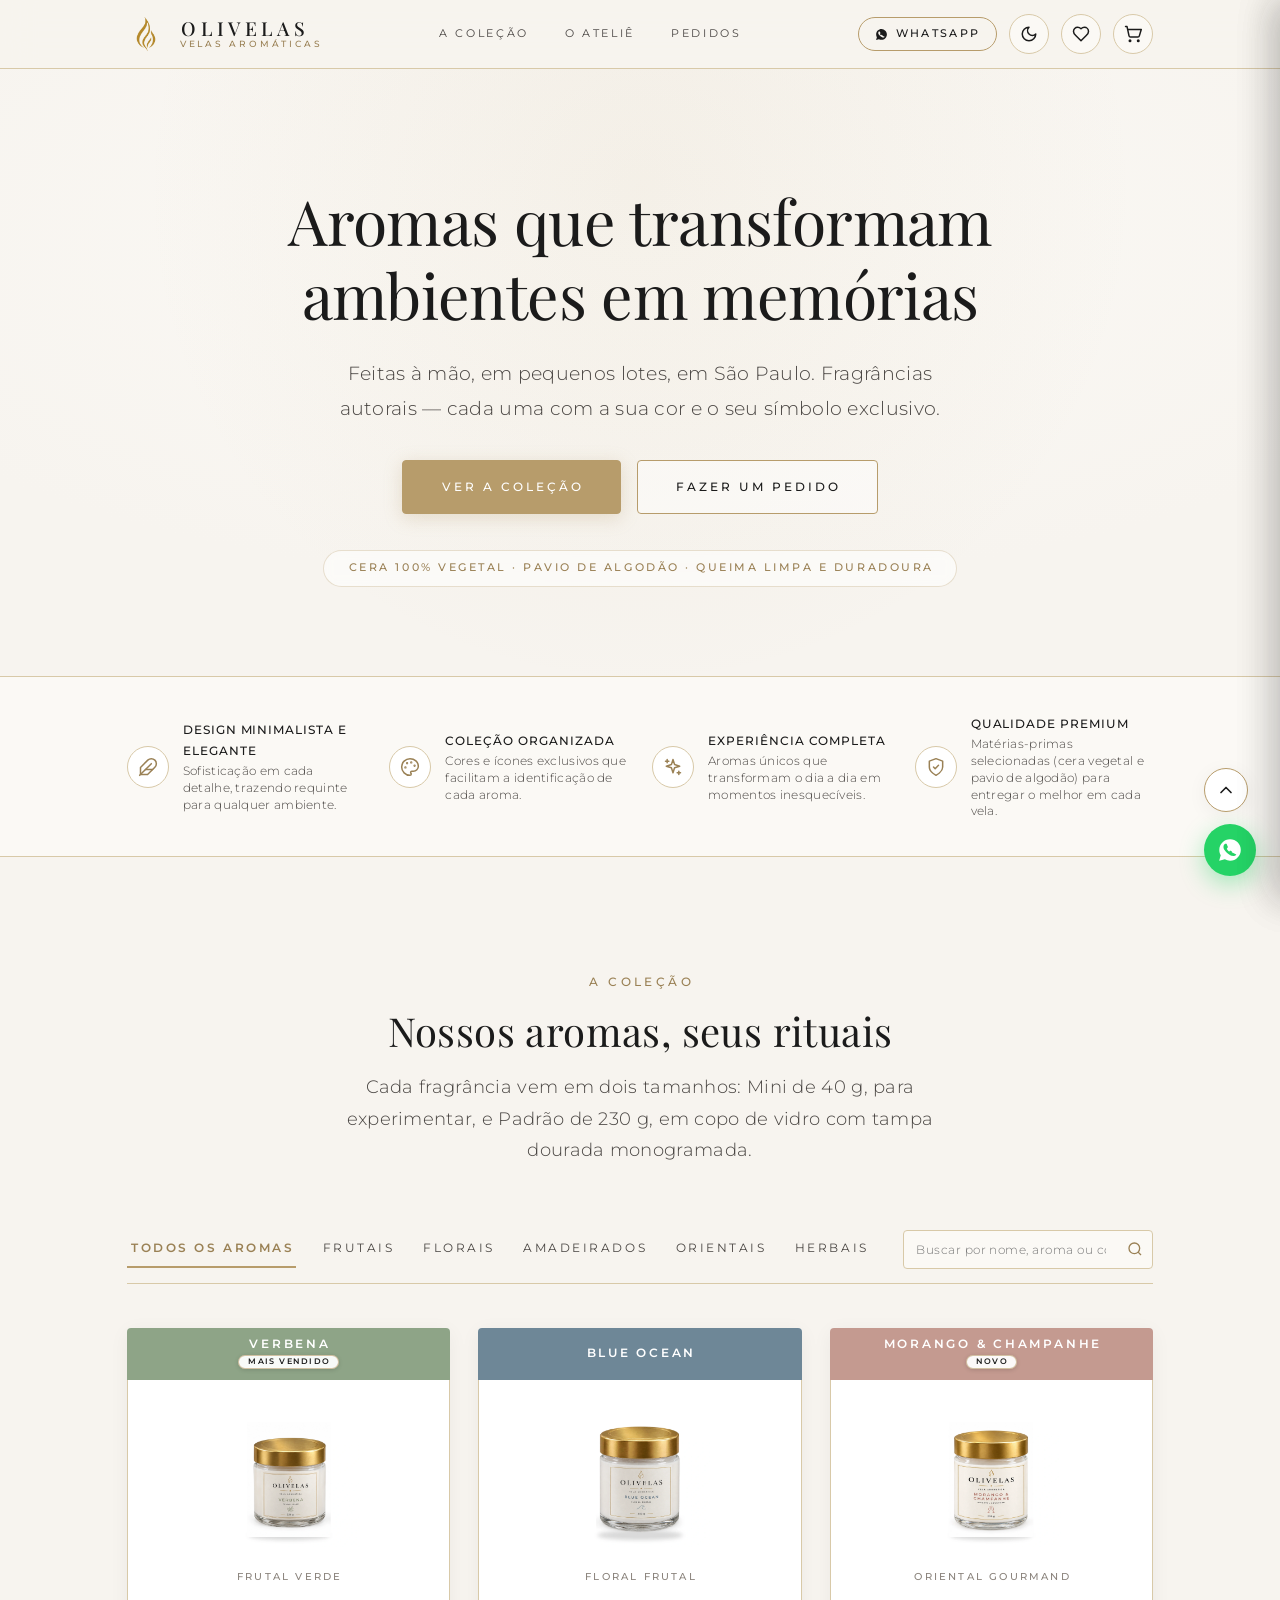
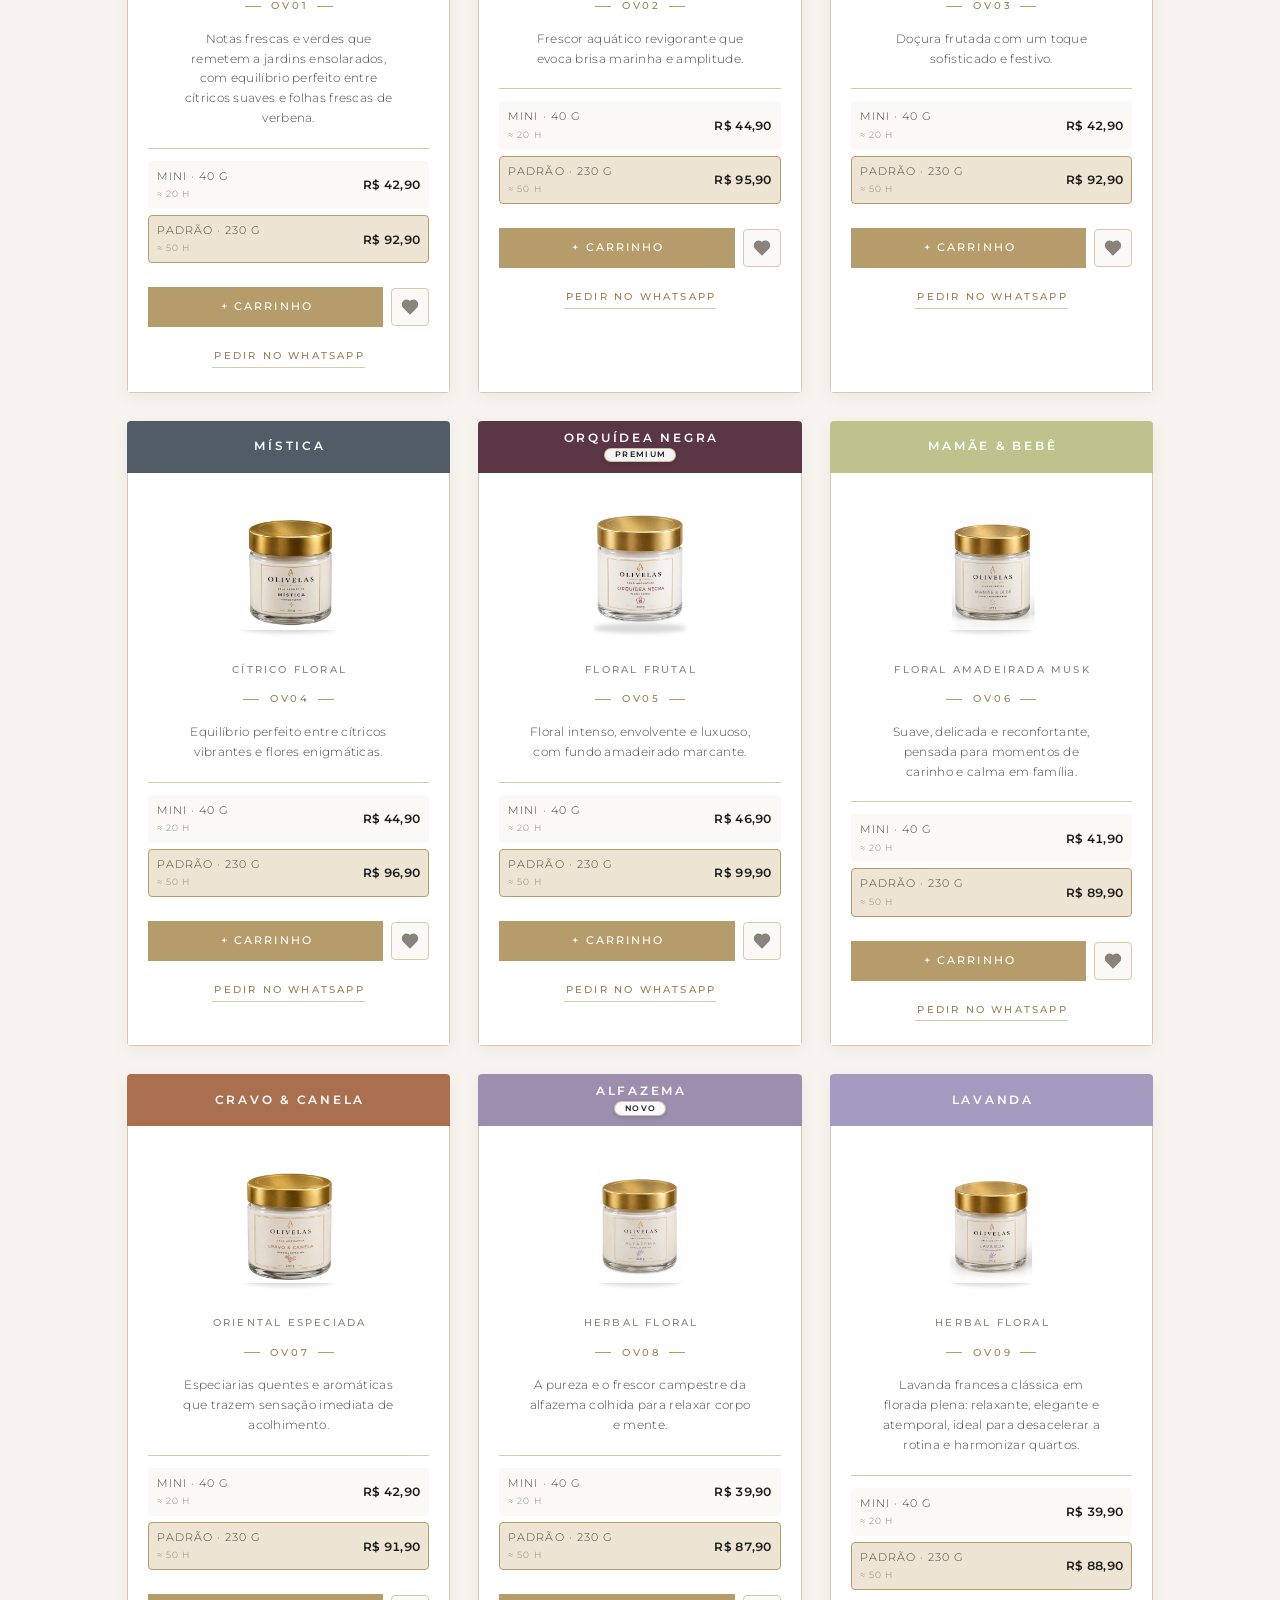
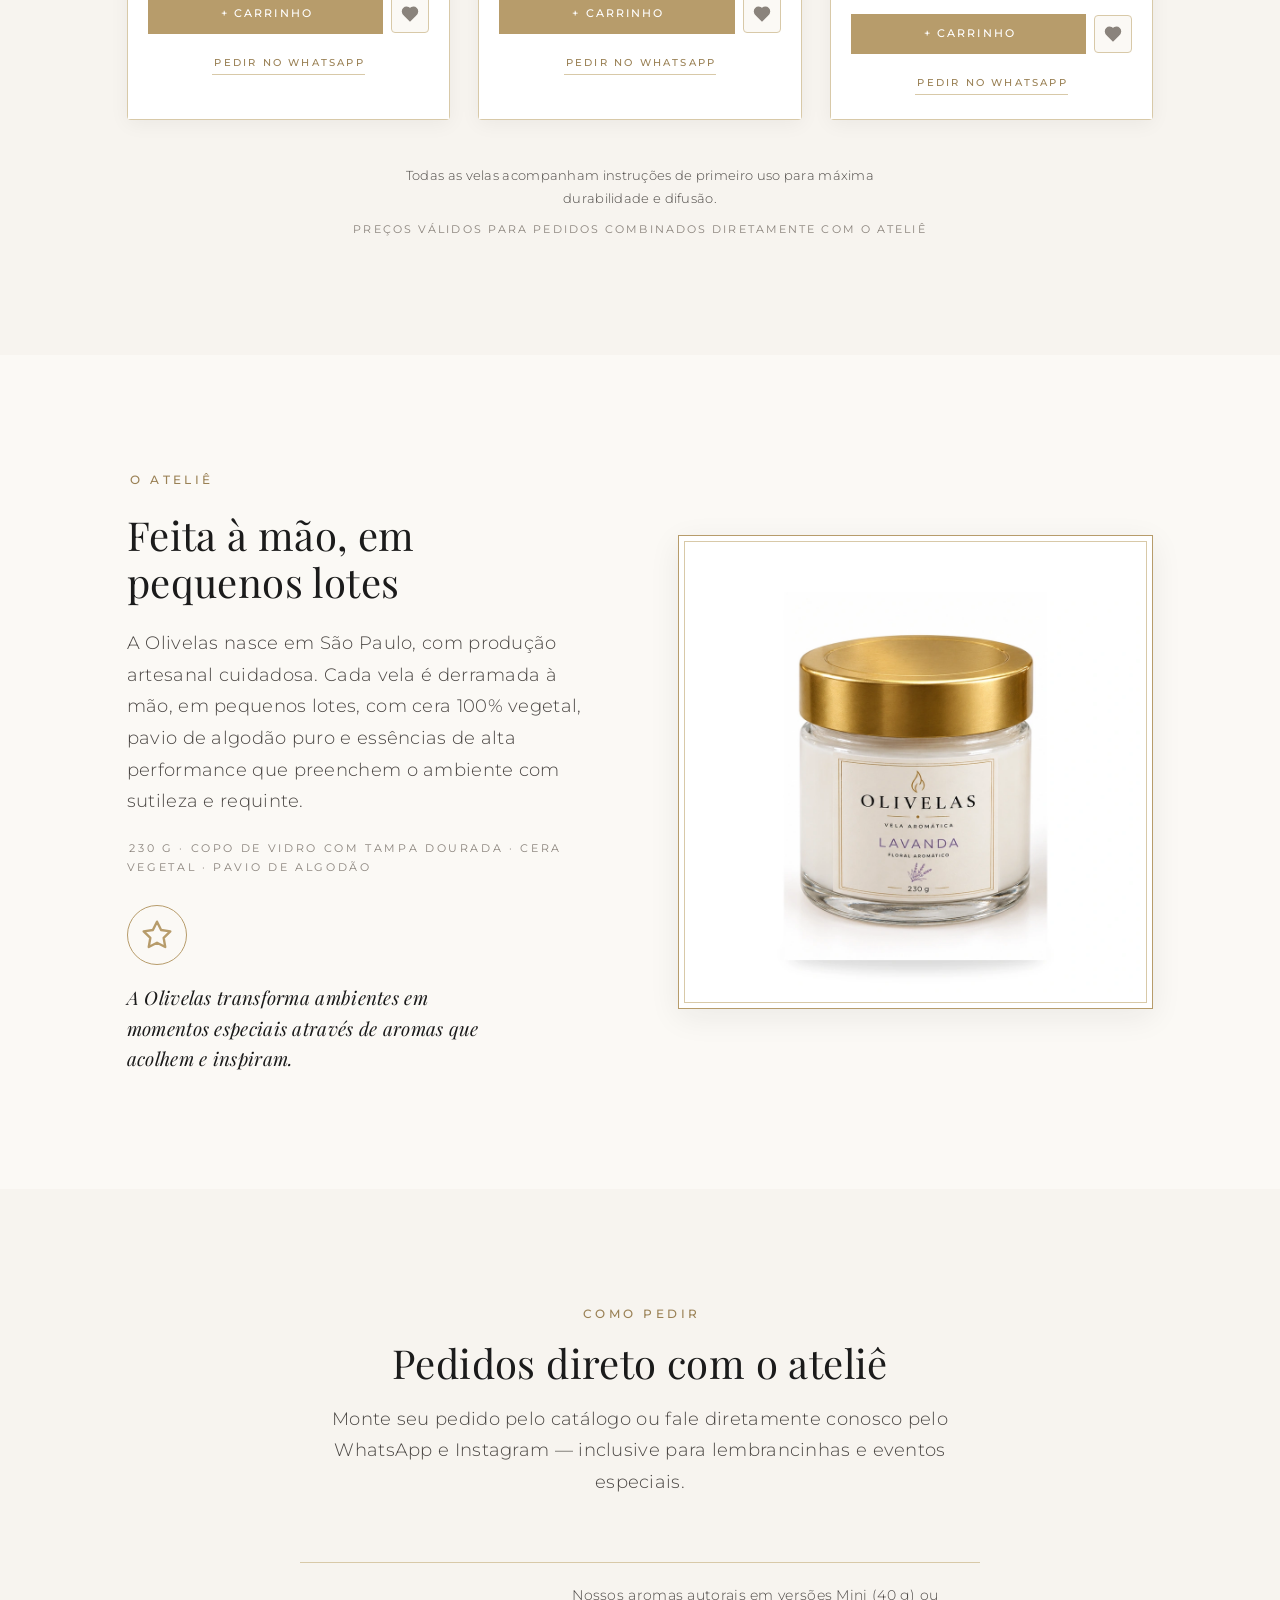
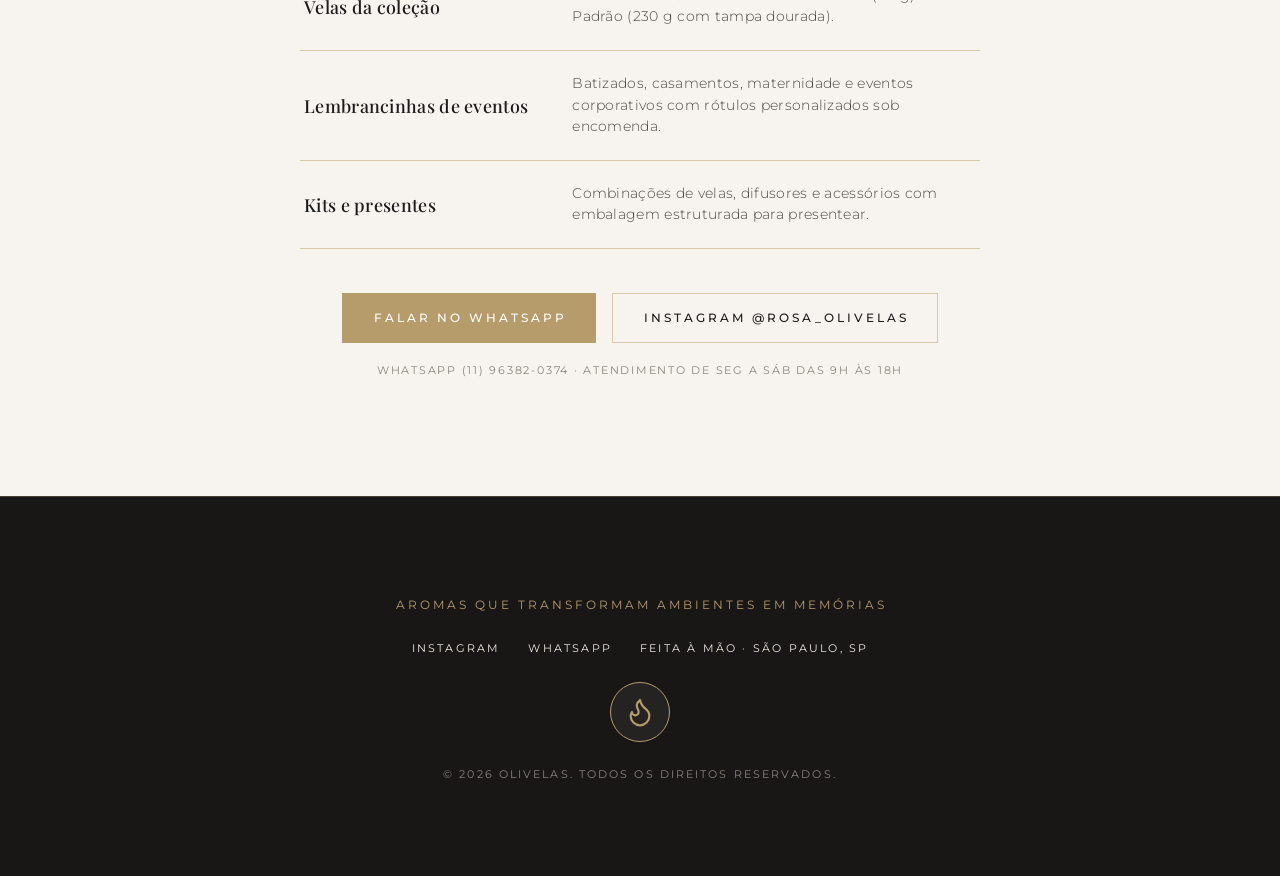
==== novo/index.html @ c78905be "refactor: remover secao de complementos 'Para completar o ambiente'" ====
<!DOCTYPE html>
<html lang="pt-BR" data-theme="light">

<head>
  <meta charset="UTF-8">
  <meta name="viewport" content="width=device-width, initial-scale=1.0, viewport-fit=cover">
  <meta name="robots" content="index, follow">
  <meta name="description" content="Olivelas — Velas aromáticas artesanais de cera vegetal, aromatizadores e acessórios. Aromas que transformam ambientes em memórias.">
  <meta name="theme-color" content="#1b1b1b">

  <title>Olivelas — Velas Aromáticas Artesanais</title>

  <!-- OpenGraph -->
  <meta property="og:type" content="website">
  <meta property="og:site_name" content="OLIVELAS">
  <meta property="og:title" content="Olivelas — Velas Aromáticas Artesanais">
  <meta property="og:description" content="Velas artesanais de cera vegetal e aromas que transformam ambientes em memórias. Peça direto no WhatsApp.">
  <meta property="og:image" content="../assets/images/og-cover.webp">
  <meta property="og:locale" content="pt_BR">

  <!-- Favicons -->
  <link rel="icon" type="image/png" sizes="32x32" href="../assets/images/icons/favicon-32.png">
  <link rel="apple-touch-icon" href="../assets/images/icons/apple-touch-icon.png">

  <!-- Google Fonts -->
  <link rel="preconnect" href="https://fonts.googleapis.com">
  <link rel="preconnect" href="https://fonts.gstatic.com" crossorigin>
  <link rel="stylesheet" href="https://fonts.googleapis.com/css2?family=Playfair+Display:ital,wght@0,400;0,500;0,600;1,400&family=Montserrat:wght@300;400;500;600;700&display=swap">

  <!-- Stylesheets -->
  <link rel="stylesheet" href="assets/css/variables.css">
  <link rel="stylesheet" href="assets/css/style.css">
  <link rel="stylesheet" href="assets/css/layout.css">
  <link rel="stylesheet" href="assets/css/components.css">
  <link rel="stylesheet" href="assets/css/responsive.css">
</head>

<body>
  <a class="skip-link" href="#colecao">Pular para o conteúdo</a>

  <!-- Topbar / Header -->
  <header class="topbar" id="topo">
    <div class="wrap">
      <a class="brand" href="#topo" aria-label="OLIVELAS — início">
        <img class="brand-monogram" src="../assets/images/monogram.svg" alt="" width="38" height="38" fetchpriority="high">
        <span class="brand-text">
          <strong class="brand-name">OLIVELAS</strong>
          <small class="brand-slogan">Velas Aromáticas</small>
        </span>
      </a>

      <nav aria-label="Navegação principal">
        <a href="#colecao">A coleção</a>
        <a href="#sobre">O ateliê</a>
        <a href="#comprar">Pedidos</a>
      </nav>

      <div class="topbar-actions">
        <a class="wa-pill" href="https://wa.me/5511963820374?text=Oi!%20Vim%20pelo%20site%20da%20Olivelas." target="_blank" rel="noopener" aria-label="WhatsApp Olivelas">
          <svg viewBox="0 0 24 24"><path d="M12.04 2C6.58 2 2.13 6.45 2.13 11.91c0 1.75.46 3.45 1.32 4.95L2 22l5.25-1.38a9.9 9.9 0 0 0 4.79 1.22h.01c5.46 0 9.9-4.45 9.9-9.91 0-2.65-1.03-5.14-2.9-7.02A9.82 9.82 0 0 0 12.04 2Zm5.83 14.12c-.25.7-1.45 1.33-2 1.38-.51.05-1.16.07-1.87-.12-.43-.11-.99-.32-1.7-.63-3.01-1.3-4.97-4.32-5.12-4.52-.15-.2-1.22-1.62-1.22-3.1 0-1.47.77-2.19 1.05-2.49.27-.3.6-.37.8-.37h.57c.18.01.43-.07.67.51.25.6.85 2.07.92 2.22.07.15.12.33.03.53-.1.2-.15.32-.29.5-.15.17-.31.39-.44.52-.15.15-.3.31-.13.6.17.3.76 1.25 1.63 2.03.1.09.19.14.29.19.1.05.23.06.32-.04.1-.11.42-.49.53-.66.11-.17.23-.14.39-.08.15.05.98.46 1.15.55.17.08.28.12.32.2.05.06.05.37-.11.78Z"/></svg>
          <span>WhatsApp</span>
        </a>

        <button type="button" class="icon-btn" data-action="toggle-theme" aria-label="Alternar tema">
          <!-- Renderizado via JS -->
        </button>

        <button type="button" class="icon-btn" data-action="open-favs" aria-label="Ver favoritos">
          <svg viewBox="0 0 24 24" fill="none" stroke="currentColor" stroke-width="2" stroke-linecap="round" stroke-linejoin="round"><path d="M19 14c1.49-1.46 3-3.21 3-5.5A5.5 5.5 0 0 0 16.5 3c-1.76 0-3 .5-4.5 2-1.5-1.5-2.74-2-4.5-2A5.5 5.5 0 0 0 2 8.5c0 2.3 1.5 4.05 3 5.5l7 7Z"/></svg>
          <span class="badge-count fav-count-badge" style="display:none;">0</span>
        </button>

        <button type="button" class="icon-btn" data-action="open-cart" aria-label="Abrir carrinho">
          <svg viewBox="0 0 24 24" fill="none" stroke="currentColor" stroke-width="2" stroke-linecap="round" stroke-linejoin="round"><circle cx="8" cy="21" r="1"/><circle cx="19" cy="21" r="1"/><path d="M2.05 2.05h2l2.66 12.42a2 2 0 0 0 2 1.58h9.78a2 2 0 0 0 1.95-1.57L23 6.05H5.12"/></svg>
          <span class="badge-count cart-count-badge" style="display:none;">0</span>
        </button>
      </div>
    </div>
  </header>

  <main>
    <!-- Hero Section -->
    <section class="hero" aria-label="Apresentação da marca">
      <div class="wrap inner">
        <h1 class="display" id="hero-title">Aromas que transformam ambientes em memórias</h1>
        <p class="lead" id="hero-lead">Feitas à mão, em pequenos lotes, em São Paulo. Fragrâncias autorais — cada uma com a sua cor e o seu símbolo exclusivo.</p>
        
        <div class="cta">
          <a class="btn btn--gold" id="hero-cta-colecao" href="#colecao">Ver a coleção</a>
          <a class="btn btn--ghost" id="hero-cta-pedido" href="#comprar">Fazer um pedido</a>
        </div>

        <p class="prelaunch" id="hero-prelaunch">Cera 100% vegetal · Pavio de algodão · Queima limpa e duradoura</p>
      </div>
    </section>

    <!-- Pilares de Qualidade -->
    <section class="benefits-strip" aria-label="Pilares da marca">
      <div class="wrap benefits-grid" id="benefits-grid">
        <div class="benefit-item">
          <div class="benefit-icon" aria-hidden="true">
            <svg viewBox="0 0 24 24" width="20" height="20" fill="none" stroke="currentColor" stroke-width="1.8" stroke-linecap="round" stroke-linejoin="round"><path d="M20.24 12.24a6 6 0 0 0-8.49-8.49L3 12.5V21h8.5z"/><line x1="16" y1="8" x2="2" y2="22"/><line x1="17.5" y1="15" x2="9" y2="15"/></svg>
          </div>
          <div>
            <strong>Design Minimalista</strong>
            <span>Sofisticação em cada detalhe para seu ambiente</span>
          </div>
        </div>
        <div class="benefit-item">
          <div class="benefit-icon" aria-hidden="true">
            <svg viewBox="0 0 24 24" width="20" height="20" fill="none" stroke="currentColor" stroke-width="1.8" stroke-linecap="round" stroke-linejoin="round"><circle cx="13.5" cy="6.5" r=".5" fill="currentColor"/><circle cx="17.5" cy="10.5" r=".5" fill="currentColor"/><circle cx="8.5" cy="7.5" r=".5" fill="currentColor"/><circle cx="6.5" cy="12.5" r=".5" fill="currentColor"/><path d="M12 2C6.5 2 2 6.5 2 12s4.5 10 10 10c.93 0 1.5-.67 1.5-1.5 0-.39-.15-.74-.39-1.01-.24-.26-.38-.61-.38-.99 0-.83.67-1.5 1.5-1.5H16c3.31 0 6-2.69 6-6 0-4.97-4.48-9-10-9z"/></svg>
          </div>
          <div>
            <strong>Coleção Organizada</strong>
            <span>Cores e códigos exclusivos para cada aroma</span>
          </div>
        </div>
        <div class="benefit-item">
          <div class="benefit-icon" aria-hidden="true">
            <svg viewBox="0 0 24 24" width="20" height="20" fill="none" stroke="currentColor" stroke-width="1.8" stroke-linecap="round" stroke-linejoin="round"><path d="m12 3-1.9 6.1L4 11l6.1 1.9L12 19l1.9-6.1L20 11l-6.1-1.9L12 3Z"/><path d="M5 3v4M3 5h4M19 17v4M17 19h4"/></svg>
          </div>
          <div>
            <strong>Experiência Sensorial</strong>
            <span>Fragrâncias marcantes que acolhem e inspiram</span>
          </div>
        </div>
        <div class="benefit-item">
          <div class="benefit-icon" aria-hidden="true">
            <svg viewBox="0 0 24 24" width="20" height="20" fill="none" stroke="currentColor" stroke-width="1.8" stroke-linecap="round" stroke-linejoin="round"><path d="M12 22s8-4 8-10V5l-8-3-8 3v7c0 6 8 10 8 10z"/><path d="m9 12 2 2 4-4"/></svg>
          </div>
          <div>
            <strong>Cera 100% Vegetal</strong>
            <span>Produção artesanal com queima ecológica</span>
          </div>
        </div>
      </div>
    </section>

    <!-- Seção Catálogo / A Coleção -->
    <section class="block" id="colecao" aria-labelledby="colecao-title">
      <div class="wrap">
        <div class="block-head">
          <p class="eyebrow" id="colecao-eyebrow">A coleção</p>
          <h2 class="display" id="colecao-title">Nossos aromas, seus rituais</h2>
          <p class="lead center" id="colecao-lead" style="margin-inline:auto;">Cada fragrância vem em dois tamanhos: <strong>Mini de 40&nbsp;g</strong>, para experimentar, e <strong>Padrão de 230&nbsp;g</strong>, em copo de vidro com tampa dourada monogramada.</p>
        </div>

        <!-- Filtros & Busca -->
        <div class="catalog-filter-bar">
          <div class="category-nav-pills" id="category-nav-pills" role="tablist" aria-label="Filtrar por família olfativa">
            <button type="button" class="cat-pill is-active" data-category="todos">Todos os aromas</button>
            <button type="button" class="cat-pill" data-category="Frutal">Frutais</button>
            <button type="button" class="cat-pill" data-category="Floral">Florais</button>
            <button type="button" class="cat-pill" data-category="Amadeirada">Amadeirados</button>
            <button type="button" class="cat-pill" data-category="Oriental">Orientais</button>
            <button type="button" class="cat-pill" data-category="Herbal">Herbais</button>
          </div>

          <div class="catalog-search-wrap">
            <input type="search" id="catalog-search-input" class="catalog-search-input" placeholder="Buscar por nome, aroma ou código..." aria-label="Buscar produtos">
            <svg class="catalog-search-icon" viewBox="0 0 24 24" width="16" height="16" fill="none" stroke="currentColor" stroke-width="2"><circle cx="11" cy="11" r="8"/><path d="m21 21-4.3-4.3"/></svg>
          </div>
        </div>

        <!-- Grid de Cards de Velas -->
        <div class="grid-scents" id="grid-scents" aria-live="polite">
          <!-- Renderizado dinamicamente via app.js -->
        </div>

        <p class="catalog-note" id="colecao-note">Todas as velas acompanham instruções de primeiro uso para máxima durabilidade e difusão.</p>
        <p class="catalog-fine" id="colecao-fineprint">Preços válidos para pedidos combinados diretamente com o ateliê</p>
      </div>
    </section>

    <!-- O Ateliê / Manifesto -->
    <section class="block" id="sobre" style="background:var(--cream-warm);" aria-labelledby="sobre-title">
      <div class="wrap about-grid">
        <div class="about-copy">
          <p class="eyebrow" id="atelie-eyebrow">O ateliê</p>
          <h2 class="display" id="atelie-title">Feita à mão, em pequenos lotes</h2>
          <p class="lead" id="atelie-lead">A Olivelas nasce em São Paulo, com produção artesanal cuidadosa. Cada vela é derramada à mão, em pequenos lotes, com cera 100% vegetal, pavio de algodão puro e essências de alta performance que preenchem o ambiente com sutileza e requinte.</p>
          <p class="spec" id="atelie-spec">230 g &nbsp;·&nbsp; copo de vidro com tampa dourada &nbsp;·&nbsp; cera vegetal &nbsp;·&nbsp; pavio de algodão</p>
          
          <div class="tagline">
            <span class="seal">
              <svg viewBox="0 0 24 24" fill="none" stroke="var(--gold)" stroke-width="1.8" stroke-linecap="round" stroke-linejoin="round">
                <path d="M12 2l3.09 6.26L22 9.27l-5 4.87 1.18 6.88L12 17.77l-6.18 3.25L7 14.14 2 9.27l6.91-1.01L12 2z"/>
              </svg>
            </span>
            <p id="atelie-tagline">A Olivelas transforma ambientes em momentos especiais através de aromas que acolhem e inspiram.</p>
          </div>
        </div>

        <div class="about-photo">
          <div class="framed" style="margin-top:0;">
            <img id="atelie-random-photo" src="../assets/images/products/verbena.webp" alt="Ateliê Olivelas — Vela artesanal" loading="lazy">
          </div>
        </div>
      </div>
    </section>

    <!-- Como Pedir / Encomendas -->
    <section class="block buy" id="comprar" aria-labelledby="comprar-title">
      <div class="wrap">
        <div class="block-head">
          <p class="eyebrow" id="pedir-eyebrow">Como pedir</p>
          <h2 class="display" id="pedir-title">Pedidos direto com o ateliê</h2>
          <p class="lead center" id="pedir-lead" style="margin-inline:auto;">Monte seu pedido pelo catálogo ou fale diretamente conosco pelo WhatsApp e Instagram — inclusive para lembrancinhas e eventos especiais.</p>
        </div>

        <div class="lines" id="pedir-lines">
          <div class="row">
            <h3>Velas da coleção</h3>
            <p>Nossos aromas autorais em versões Mini (40&nbsp;g) ou Padrão (230&nbsp;g com tampa dourada).</p>
          </div>
          <div class="row">
            <h3>Lembrancinhas de eventos</h3>
            <p>Batizados, casamentos, maternidade e eventos corporativos com rótulos personalizados sob encomenda.</p>
          </div>
          <div class="row">
            <h3>Kits e presentes</h3>
            <p>Combinações de velas, difusores e acessórios com embalagem estruturada para presentear.</p>
          </div>
        </div>

        <div class="cta">
          <a class="btn btn--gold" id="pedir-btn-wa" href="https://wa.me/5511963820374?text=Oi!%20Quero%20fazer%20um%20pedido%20na%20Olivelas." target="_blank" rel="noopener">Falar no WhatsApp</a>
          <a class="btn btn--ghost" id="pedir-btn-insta" href="https://instagram.com/rosa_olivelas" target="_blank" rel="noopener">Instagram @rosa_olivelas</a>
        </div>

        <p class="fineprint" id="pedir-fineprint">WhatsApp (11) 96382-0374 &nbsp;·&nbsp; Atendimento de Seg a Sáb das 9h às 18h</p>
      </div>
    </section>
  </main>

  <!-- Luxury Dark Footer -->
  <footer class="footer" role="contentinfo">
    <div class="wrap inner">
      <p class="memory">Aromas que transformam ambientes em memórias</p>
      
      <div class="links">
        <a href="https://instagram.com/rosa_olivelas" target="_blank" rel="noopener">Instagram</a>
        <a href="https://wa.me/5511963820374" target="_blank" rel="noopener">WhatsApp</a>
        <span>Feita à mão · São Paulo, SP</span>
      </div>

      <span class="seal">
        <svg viewBox="0 0 24 24" width="28" height="28" fill="none" stroke="var(--gold)" stroke-width="1.6" stroke-linecap="round" stroke-linejoin="round">
          <path d="M8.5 14.5A2.5 2.5 0 0 0 11 12c0-1.38-.5-2-1-3-1.072-2.143-.224-4.054 2-6 .5 2.5 2 4.9 4 6.5 2 1.6 3 3.5 3 5.5a7 7 0 1 1-14 0c0-1.153.433-2.294 1-3a2.5 2.5 0 0 0 2.5 2.5z"/>
        </svg>
      </span>

      <p class="copy">© 2026 Olivelas. Todos os direitos reservados.</p>
    </div>
  </footer>

  <!-- Drawer do Carrinho -->
  <div class="drawer-overlay" id="cart-overlay"></div>
  <aside class="drawer" id="cart-drawer" role="dialog" aria-modal="true" aria-label="Carrinho de compras">
    <div class="drawer-header">
      <h2>Seu Carrinho</h2>
      <button type="button" class="icon-btn" data-action="close-cart" aria-label="Fechar carrinho">
        <svg viewBox="0 0 24 24" width="18" height="18" fill="none" stroke="currentColor" stroke-width="2" stroke-linecap="round" stroke-linejoin="round"><path d="M18 6 6 18M6 6l12 12"/></svg>
      </button>
    </div>
    
    <div class="drawer-body" id="cart-items-list">
      <!-- Itens do carrinho renderizados via cart.js -->
    </div>

    <div class="drawer-footer" id="cart-drawer-footer">
      <div class="cart-total-row">
        <span>Total Estimado</span>
        <strong id="cart-total-value">R$ 0,00</strong>
      </div>
      <button type="button" class="btn btn--wa btn-block" data-action="checkout-cart">
        <svg viewBox="0 0 24 24" width="18" height="18" fill="currentColor"><path d="M12.04 2C6.58 2 2.13 6.45 2.13 11.91c0 1.75.46 3.45 1.32 4.95L2 22l5.25-1.38a9.9 9.9 0 0 0 4.79 1.22h.01c5.46 0 9.9-4.45 9.9-9.91 0-2.65-1.03-5.14-2.9-7.02A9.82 9.82 0 0 0 12.04 2Zm5.83 14.12c-.25.7-1.45 1.33-2 1.38-.51.05-1.16.07-1.87-.12-.43-.11-.99-.32-1.7-.63-3.01-1.3-4.97-4.32-5.12-4.52-.15-.2-1.22-1.62-1.22-3.1 0-1.47.77-2.19 1.05-2.49.27-.3.6-.37.8-.37h.57c.18.01.43-.07.67.51.25.6.85 2.07.92 2.22.07.15.12.33.03.53-.1.2-.15.32-.29.5-.15.17-.31.39-.44.52-.15.15-.3.31-.13.6.17.3.76 1.25 1.63 2.03.1.09.19.14.29.19.1.05.23.06.32-.04.1-.11.42-.49.53-.66.11-.17.23-.14.39-.08.15.05.98.46 1.15.55.17.08.28.12.32.2.05.06.05.37-.11.78Z"/></svg>
        Finalizar Pedido no WhatsApp
      </button>
      <button type="button" class="btn btn--ghost btn-sm btn-block" data-action="clear-cart" style="font-size:10px;">
        Limpar Carrinho
      </button>
    </div>
  </aside>

  <!-- Drawer de Favoritos -->
  <div class="drawer-overlay" id="favs-overlay"></div>
  <aside class="drawer" id="favs-drawer" role="dialog" aria-modal="true" aria-label="Favoritos">
    <div class="drawer-header">
      <h2>Seus Favoritos</h2>
      <button type="button" class="icon-btn" data-action="close-favs" aria-label="Fechar favoritos">
        <svg viewBox="0 0 24 24" width="18" height="18" fill="none" stroke="currentColor" stroke-width="2" stroke-linecap="round" stroke-linejoin="round"><path d="M18 6 6 18M6 6l12 12"/></svg>
      </button>
    </div>
    
    <div class="drawer-body" id="favs-items-list">
      <!-- Favoritos renderizados via favorites.js -->
    </div>
  </aside>

  <!-- Modal de Detalhes do Produto -->
  <div class="modal-backdrop" id="product-modal" role="dialog" aria-modal="true" aria-label="Detalhes da fragrância">
    <div class="modal-card" id="product-modal-content">
      <!-- Renderizado dinamicamente via modal.js -->
    </div>
  </div>

  <!-- Ações Flutuantes -->
  <div class="float-actions">
    <button type="button" class="back-top-btn" id="back-top-btn" aria-label="Voltar ao topo">
      <svg viewBox="0 0 24 24" width="20" height="20" fill="none" stroke="currentColor" stroke-width="2" stroke-linecap="round" stroke-linejoin="round"><path d="m18 15-6-6-6 6"/></svg>
    </button>
    <a class="wa-float-btn" href="https://wa.me/5511963820374?text=Olá!%20Gostaria%20de%20tirar%20uma%20dúvida%20sobre%20as%20velas%20Olivelas." target="_blank" rel="noopener" aria-label="Falar no WhatsApp">
      <svg viewBox="0 0 24 24"><path d="M12.04 2C6.58 2 2.13 6.45 2.13 11.91c0 1.75.46 3.45 1.32 4.95L2 22l5.25-1.38a9.9 9.9 0 0 0 4.79 1.22h.01c5.46 0 9.9-4.45 9.9-9.91 0-2.65-1.03-5.14-2.9-7.02A9.82 9.82 0 0 0 12.04 2Zm5.83 14.12c-.25.7-1.45 1.33-2 1.38-.51.05-1.16.07-1.87-.12-.43-.11-.99-.32-1.7-.63-3.01-1.3-4.97-4.32-5.12-4.52-.15-.2-1.22-1.62-1.22-3.1 0-1.47.77-2.19 1.05-2.49.27-.3.6-.37.8-.37h.57c.18.01.43-.07.67.51.25.6.85 2.07.92 2.22.07.15.12.33.03.53-.1.2-.15.32-.29.5-.15.17-.31.39-.44.52-.15.15-.3.31-.13.6.17.3.76 1.25 1.63 2.03.1.09.19.14.29.19.1.05.23.06.32-.04.1-.11.42-.49.53-.66.11-.17.23-.14.39-.08.15.05.98.46 1.15.55.17.08.28.12.32.2.05.06.05.37-.11.78Z"/></svg>
    </a>
  </div>

  <div class="toast-container" aria-live="polite"></div>

  <!-- Scripts -->
  <script type="module" src="assets/js/app.js"></script>
</body>

</html>
---- novo/assets/css/variables.css ----
/* ==========================================================================
   OLIVELAS — Design Tokens & CSS Variables (/novo)
   Visual Reference: olivelassite.html
   ========================================================================== */

:root {
  /* Paleta Base Clássica Editorial */
  --cream: #F7F4EF;
  --cream-warm: #FBF9F5;
  --cream-deep: #EFEAE1;
  --cream-card: #FFFFFF;
  
  --ink: #1B1B1B;
  --ink-soft: #4A4643;
  --ink-mute: #8A837C;
  --ink-light: #B4ACA5;
  
  --gold: #B79C6B;
  --gold-deep: #9A8155;
  --gold-light: #D8C9A8;
  --gold-wash: #EDE4D3;
  --gold-tint: rgba(183, 156, 107, 0.12);
  
  /* Cores de Fragrâncias Autorais */
  --verbena: #8EA487;
  --blue-ocean: #6E8797;
  --morango: #C49A90;
  --mistica: #525C67;
  --orquidea: #5B3645;
  --mamae: #BFC2BC;
  --cravo: #A96F4E;
  --lavanda: #8A7F9D;
  --alfazema: #8FA2A6;
  
  /* Estados & Feedbacks */
  --success: #52795d;
  --success-bg: #eaf2eb;
  --danger: #9c4a4a;
  --danger-bg: #f8ecec;
  --wa-green: #25D366;
  --wa-deep: #1EBE5D;
  --wa-dark: #128C7E;
  
  /* Tipografia */
  --serif: "Playfair Display", Georgia, "Times New Roman", serif;
  --sans: "Montserrat", -apple-system, BlinkMacSystemFont, "Segoe UI", Roboto, sans-serif;
  
  /* Layout & Espaçamentos */
  --maxw: 1180px;
  --pad: clamp(20px, 6vw, 80px);
  --header-h: 68px;
  --radius-sm: 4px;
  --radius-md: 8px;
  --radius-lg: 12px;
  --radius-full: 9999px;
  
  /* Sombras & Efeitos */
  --shadow-subtle: 0 4px 20px rgba(27, 27, 27, 0.05);
  --shadow-card: 0 8px 30px rgba(27, 27, 27, 0.07);
  --shadow-modal: 0 20px 50px rgba(27, 27, 27, 0.25);
  --shadow-drawer: -8px 0 35px rgba(27, 27, 27, 0.15);
  
  /* Transições */
  --ease-editorial: cubic-bezier(0.22, 0.61, 0.36, 1);
  --t-fast: 180ms var(--ease-editorial);
  --t-med: 320ms var(--ease-editorial);
  --t-slow: 480ms var(--ease-editorial);
  
  /* Semântica UI */
  --bg-body: var(--cream);
  --bg-surface: var(--cream-warm);
  --bg-card: var(--cream-card);
  --bg-header: rgba(247, 244, 239, 0.94);
  --border-subtle: var(--gold-light);
  --border-gold: var(--gold);
  --text-main: var(--ink);
  --text-soft: var(--ink-soft);
  --text-mute: var(--ink-mute);
}

/* ==========================================================================
   Tema Escuro de Luxo (Preserva a Elegância Noturna)
   ========================================================================== */
[data-theme="dark"] {
  --cream: #141312;
  --cream-warm: #1C1A19;
  --cream-deep: #242220;
  --cream-card: #201E1D;
  
  --ink: #F7F4EF;
  --ink-soft: #D5CECA;
  --ink-mute: #9C948E;
  --ink-light: #5E5853;
  
  --gold: #C5AC7E;
  --gold-deep: #D8C296;
  --gold-light: #524738;
  --gold-wash: #2D271F;
  --gold-tint: rgba(197, 172, 126, 0.15);
  
  --bg-body: var(--cream);
  --bg-surface: var(--cream-warm);
  --bg-card: var(--cream-card);
  --bg-header: rgba(20, 19, 18, 0.94);
  --border-subtle: #3A352F;
  --border-gold: var(--gold);
  --text-main: var(--ink);
  --text-soft: var(--ink-soft);
  --text-mute: var(--ink-mute);
  
  --shadow-subtle: 0 4px 20px rgba(0, 0, 0, 0.4);
  --shadow-card: 0 8px 30px rgba(0, 0, 0, 0.5);
  --shadow-modal: 0 20px 50px rgba(0, 0, 0, 0.7);
}
---- novo/assets/css/style.css ----
/* ==========================================================================
   OLIVELAS — Typography, Resets & Base Styles (/novo)
   Visual Reference: olivelassite.html
   ========================================================================== */

*, *::before, *::after {
  box-sizing: border-box;
  margin: 0;
  padding: 0;
}

html {
  scroll-behavior: smooth;
  text-size-adjust: 100%;
  -webkit-text-size-adjust: 100%;
}

body {
  background-color: var(--bg-body);
  color: var(--text-main);
  font-family: var(--sans);
  font-weight: 300;
  font-size: 15px;
  line-height: 1.75;
  letter-spacing: 0.02em;
  -webkit-font-smoothing: antialiased;
  -moz-osx-font-smoothing: grayscale;
  transition: background-color var(--t-med), color var(--t-med);
  overflow-x: hidden;
}

/* ==========================================================================
   Logo & Brand Utilities
   ========================================================================== */

.logo-light {
  display: block;
}

.logo-dark {
  display: none;
}

[data-theme="dark"] .logo-light {
  display: none !important;
}

[data-theme="dark"] .logo-dark {
  display: block !important;
}

.brand {
  display: inline-flex;
  align-items: center;
  gap: 12px;
  text-decoration: none;
  color: var(--text-main);
  transition: opacity var(--t-fast);
}

.brand:hover {
  opacity: 0.9;
}

.brand-monogram {
  width: 38px;
  height: 38px;
  object-fit: contain;
  flex-shrink: 0;
  transition: transform var(--t-fast);
}

.brand:hover .brand-monogram {
  transform: scale(1.05);
}

[data-theme="dark"] .brand-monogram {
  filter: brightness(1.15) contrast(1.05);
}

.brand-text {
  display: flex;
  flex-direction: column;
  line-height: 1.12;
  gap: 1px;
}

.brand-name {
  font-family: var(--serif);
  font-weight: 500;
  font-size: 1.2rem;
  letter-spacing: 0.24em;
  text-indent: 0.24em;
  color: var(--text-main);
  text-transform: uppercase;
}

.brand-slogan {
  font-family: var(--sans);
  font-size: 8.5px;
  letter-spacing: 0.34em;
  text-indent: 0.34em;
  text-transform: uppercase;
  color: var(--gold-deep);
  font-weight: 500;
}

img, svg, picture, video {
  display: block;
  max-width: 100%;
}

a {
  color: inherit;
  text-decoration: none;
  transition: color var(--t-fast), opacity var(--t-fast);
}

button, input, select, textarea {
  font: inherit;
  color: inherit;
}

button {
  background: none;
  border: none;
  cursor: pointer;
}

::selection {
  background: var(--gold-wash);
  color: var(--ink);
}

:focus-visible {
  outline: 2px solid var(--gold-deep);
  outline-offset: 3px;
}

.visually-hidden {
  position: absolute !important;
  width: 1px !important;
  height: 1px !important;
  padding: 0 !important;
  margin: -1px !important;
  overflow: hidden !important;
  clip: rect(0, 0, 0, 0) !important;
  white-space: nowrap !important;
  border: 0 !important;
}

.skip-link {
  position: absolute;
  top: 12px;
  left: 12px;
  padding: 10px 18px;
  background: var(--ink);
  color: var(--cream);
  font-weight: 500;
  font-size: 12px;
  letter-spacing: 0.1em;
  text-transform: uppercase;
  z-index: 9999;
  transform: translateY(-150%);
  transition: transform var(--t-fast);
}

.skip-link:focus {
  transform: translateY(0);
}

/* ==========================================================================
   Shared Typography & Editorial Elements
   ========================================================================== */

.eyebrow {
  font-family: var(--sans);
  font-weight: 500;
  font-size: 11.5px;
  letter-spacing: 0.30em;
  text-indent: 0.30em;
  text-transform: uppercase;
  color: var(--gold-deep);
  margin: 0;
  display: block;
}

.display {
  font-family: var(--serif);
  font-weight: 400;
  line-height: 1.16;
  letter-spacing: 0.01em;
  text-wrap: balance;
  margin: 0;
  color: var(--text-main);
}

h1.display {
  font-size: clamp(2.2rem, 5.2vw, 3.8rem);
}

h2.display {
  font-size: clamp(1.6rem, 3.6vw, 2.5rem);
}

h3.display {
  font-size: clamp(1.2rem, 2.4vw, 1.6rem);
}

p.lead {
  font-size: clamp(0.95rem, 1.4vw, 1.1rem);
  font-weight: 300;
  line-height: 1.8;
  color: var(--text-soft);
  max-width: 54ch;
  margin: 0;
}

.spec {
  font-family: var(--sans);
  font-weight: 400;
  font-size: 11px;
  letter-spacing: 0.24em;
  text-indent: 0.24em;
  text-transform: uppercase;
  color: var(--text-mute);
  margin: 0;
}

/* Régua com ponto central dourado */
.rule {
  display: flex;
  align-items: center;
  justify-content: center;
  gap: 12px;
  width: 200px;
}

.rule::before,
.rule::after {
  content: "";
  flex: 1;
  height: 1px;
  background: var(--gold);
}

.rule i {
  width: 5px;
  height: 5px;
  border-radius: 50%;
  background: var(--gold);
  flex: none;
  display: block;
}

/* Lockup Olivelas com animação de chama */
.lockup {
  display: flex;
  flex-direction: column;
  align-items: center;
  gap: 12px;
}

.lockup .flame-icon {
  width: 38px;
  height: auto;
}

.flame {
  animation: flick 4.8s ease-in-out infinite;
  transform-origin: center bottom;
}

@keyframes flick {
  0%, 100% {
    opacity: 1;
    transform: scale(1);
  }
  50% {
    opacity: 0.72;
    transform: scale(0.98);
  }
}

.lockup .word {
  font-family: var(--serif);
  font-weight: 400;
  font-size: clamp(1.6rem, 3vw, 2.1rem);
  letter-spacing: 0.24em;
  text-indent: 0.24em;
  line-height: 1;
  color: var(--text-main);
}

.lockup .sub {
  font-family: var(--sans);
  font-weight: 400;
  font-size: 11px;
  letter-spacing: 0.32em;
  text-indent: 0.32em;
  text-transform: uppercase;
  color: var(--text-main);
}

/* Moldura dupla fina refinada */
.framed {
  position: relative;
  padding: 12px;
  border: 1.5px solid var(--gold);
  background: var(--bg-card);
  box-shadow: var(--shadow-card);
  transition: transform var(--t-med), box-shadow var(--t-med);
}

.framed::before {
  content: "";
  position: absolute;
  inset: 5px;
  border: 1px solid var(--gold-light);
  pointer-events: none;
}

.framed img {
  width: 100%;
  height: auto;
  object-fit: cover;
}

/* Selo Monograma Circular */
.seal {
  width: 60px;
  height: 60px;
  border-radius: 50%;
  border: 1px solid var(--gold);
  display: flex;
  align-items: center;
  justify-content: center;
  flex: none;
  background: var(--bg-surface);
  transition: transform var(--t-med);
}

.seal:hover {
  transform: rotate(15deg) scale(1.05);
}

.seal svg, .seal img {
  width: 32px;
  height: auto;
}

/* ==========================================================================
   Botões & Controles
   ========================================================================== */

.btn {
  display: inline-flex;
  align-items: center;
  justify-content: center;
  gap: 10px;
  font-family: var(--sans);
  font-weight: 500;
  font-size: 11.5px;
  letter-spacing: 0.26em;
  text-indent: 0.26em;
  text-transform: uppercase;
  padding: 14px 28px;
  border: 1px solid var(--gold);
  background: transparent;
  color: var(--text-main);
  text-decoration: none;
  cursor: pointer;
  transition: background-color var(--t-med), color var(--t-med), border-color var(--t-med), transform var(--t-fast);
}

.btn:hover {
  background: var(--gold-wash);
  color: var(--ink);
}

.btn:active {
  transform: scale(0.98);
}

.btn--gold {
  background: var(--gold);
  border-color: var(--gold);
  color: #FFFFFF;
}

.btn--gold:hover {
  background: var(--gold-deep);
  border-color: var(--gold-deep);
  color: #FFFFFF;
}

.btn--ghost {
  border-color: var(--gold-light);
  color: var(--text-main);
}

.btn--ghost:hover {
  border-color: var(--gold);
  background: var(--gold-tint);
}

.btn--wa {
  background: #25D366;
  border-color: #25D366;
  color: #FFFFFF;
}

.btn--wa:hover {
  background: #1EBE5D;
  border-color: #1EBE5D;
  color: #FFFFFF;
}

.btn-sm {
  padding: 10px 18px;
  font-size: 10.5px;
  letter-spacing: 0.20em;
}

.btn-block {
  width: 100%;
  display: flex;
}

.btn-disabled, .btn:disabled {
  opacity: 0.55;
  cursor: not-allowed;
  pointer-events: none;
  border-color: var(--border-subtle);
}

/* Botões de Ícone (Header e Ações) */
.icon-btn {
  width: 40px;
  height: 40px;
  border-radius: var(--radius-full);
  display: inline-flex;
  align-items: center;
  justify-content: center;
  border: 1px solid var(--gold-light);
  color: var(--text-main);
  background: var(--bg-surface);
  position: relative;
  cursor: pointer;
  transition: all var(--t-fast);
}

.icon-btn:hover {
  background: var(--gold-wash);
  border-color: var(--gold);
  color: var(--ink);
  transform: translateY(-1px);
}

.icon-btn svg {
  width: 18px;
  height: 18px;
}

.badge-count {
  position: absolute;
  top: -4px;
  right: -4px;
  background: var(--gold-deep);
  color: #FFFFFF;
  font-size: 10px;
  font-weight: 600;
  width: 18px;
  height: 18px;
  border-radius: 50%;
  display: flex;
  align-items: center;
  justify-content: center;
  border: 2px solid var(--bg-body);
}

@media (prefers-reduced-motion: reduce) {
  html {
    scroll-behavior: auto;
  }
  .flame {
    animation: none;
  }
  *, *::before, *::after {
    transition-duration: 0.01ms !important;
    animation-duration: 0.01ms !important;
  }
}
---- novo/assets/css/layout.css ----
/* ==========================================================================
   OLIVELAS — Layout & Structural Sections (/novo)
   Visual Reference: olivelassite.html
   ========================================================================== */

.wrap {
  max-width: var(--maxw);
  margin-inline: auto;
  padding-inline: var(--pad);
}

.center {
  text-align: center;
}

/* ==========================================================================
   Topbar & Header
   ========================================================================== */

.topbar {
  position: sticky;
  top: 0;
  z-index: 100;
  background: var(--bg-header);
  backdrop-filter: blur(16px);
  -webkit-backdrop-filter: blur(16px);
  border-bottom: 1px solid var(--border-subtle);
  transition: background-color var(--t-med), border-color var(--t-med);
}

.topbar .wrap {
  display: flex;
  align-items: center;
  justify-content: space-between;
  height: var(--header-h);
  gap: 24px;
}

.topbar .brand {
  text-decoration: none;
}

.topbar nav {
  display: flex;
  align-items: center;
  gap: 36px;
}

.topbar nav a {
  font-family: var(--sans);
  font-weight: 400;
  font-size: 11px;
  letter-spacing: 0.24em;
  text-transform: uppercase;
  text-decoration: none;
  color: var(--text-soft);
  position: relative;
  padding-block: 6px;
  transition: color var(--t-fast);
}

.topbar nav a::after {
  content: "";
  position: absolute;
  bottom: 0;
  left: 0;
  width: 0;
  height: 1px;
  background: var(--gold);
  transition: width var(--t-fast);
}

.topbar nav a:hover {
  color: var(--text-main);
}

.topbar nav a:hover::after {
  width: 100%;
}

.topbar-actions {
  display: flex;
  align-items: center;
  gap: 12px;
}

.topbar .wa-pill {
  font-family: var(--sans);
  font-weight: 500;
  font-size: 10.5px;
  letter-spacing: 0.22em;
  text-transform: uppercase;
  text-decoration: none;
  color: var(--text-main);
  border: 1px solid var(--gold);
  border-radius: var(--radius-full);
  padding: 7px 16px;
  display: inline-flex;
  align-items: center;
  gap: 8px;
  transition: all var(--t-fast);
}

.topbar .wa-pill:hover {
  background: var(--gold);
  color: #FFFFFF;
  border-color: var(--gold);
  transform: translateY(-1px);
  box-shadow: 0 4px 12px rgba(183, 156, 107, 0.25);
}

.topbar .wa-pill svg {
  width: 13px;
  height: 13px;
  fill: currentColor;
  transition: transform var(--t-fast);
}

.topbar .wa-pill:hover svg {
  transform: scale(1.1);
}

/* ==========================================================================
   Hero Section — Luxury Editorial Presentation
   ========================================================================== */

.hero {
  padding-block: clamp(64px, 9vw, 124px) clamp(50px, 7vw, 92px);
  background: radial-gradient(ellipse 80% 65% at 50% 30%, var(--cream-warm), var(--cream) 85%);
  border-bottom: 1px solid var(--border-subtle);
  position: relative;
  overflow: hidden;
}

[data-theme="dark"] .hero {
  background: radial-gradient(ellipse 80% 65% at 50% 30%, #23201d, #181614 85%);
}

.hero::before {
  content: "";
  position: absolute;
  top: 0;
  left: 50%;
  transform: translateX(-50%);
  width: min(100%, var(--maxw));
  height: 100%;
  background: radial-gradient(circle at 50% 20%, rgba(183, 156, 107, 0.09) 0%, transparent 65%);
  pointer-events: none;
}

.hero .inner {
  display: flex;
  flex-direction: column;
  align-items: center;
  gap: 26px;
  text-align: center;
  max-width: 860px;
  margin-inline: auto;
  position: relative;
  z-index: 1;
}

.hero h1.display {
  font-family: var(--serif);
  font-size: clamp(2.35rem, 5.2vw, 3.9rem);
  font-weight: 400;
  line-height: 1.18;
  letter-spacing: -0.01em;
  color: var(--text-main);
  max-width: 20ch;
  margin: 0;
  text-wrap: balance;
  animation: heroFadeUp 0.85s cubic-bezier(0.16, 1, 0.3, 1) both;
}

.hero p.lead {
  font-family: var(--sans);
  font-size: clamp(1.02rem, 1.6vw, 1.16rem);
  font-weight: 300;
  line-height: 1.85;
  color: var(--text-soft);
  max-width: 52ch;
  margin: 0;
  text-wrap: balance;
  animation: heroFadeUp 0.85s cubic-bezier(0.16, 1, 0.3, 1) 0.15s both;
}

.hero .cta {
  display: flex;
  flex-wrap: wrap;
  gap: 16px;
  justify-content: center;
  margin-top: 8px;
  animation: heroFadeUp 0.85s cubic-bezier(0.16, 1, 0.3, 1) 0.28s both;
}

.hero .cta .btn {
  padding: 16px 36px;
  font-size: 11.5px;
  letter-spacing: 0.26em;
  text-indent: 0.26em;
  border-radius: var(--radius-sm);
  transition: all var(--t-med);
}

.hero .cta .btn--gold {
  background: var(--gold);
  border-color: var(--gold);
  color: #FFFFFF;
  box-shadow: 0 4px 18px rgba(183, 156, 107, 0.28);
}

.hero .cta .btn--gold:hover {
  background: var(--gold-deep);
  border-color: var(--gold-deep);
  transform: translateY(-2px);
  box-shadow: 0 8px 24px rgba(183, 156, 107, 0.38);
}

.hero .cta .btn--ghost {
  border-color: var(--gold);
  background: rgba(255, 255, 255, 0.45);
  backdrop-filter: blur(8px);
  -webkit-backdrop-filter: blur(8px);
  color: var(--text-main);
}

.hero .cta .btn--ghost:hover {
  background: var(--gold-wash);
  color: var(--ink);
  transform: translateY(-2px);
}

[data-theme="dark"] .hero .cta .btn--ghost {
  background: rgba(30, 28, 26, 0.5);
}

.hero .prelaunch {
  display: inline-flex;
  align-items: center;
  justify-content: center;
  gap: 8px;
  font-family: var(--sans);
  font-weight: 500;
  font-size: 10.5px;
  letter-spacing: 0.24em;
  text-indent: 0.24em;
  text-transform: uppercase;
  color: var(--gold-deep);
  margin-top: 10px;
  padding: 8px 22px;
  border: 1px solid rgba(183, 156, 107, 0.3);
  border-radius: var(--radius-full);
  background: rgba(255, 255, 255, 0.55);
  backdrop-filter: blur(6px);
  -webkit-backdrop-filter: blur(6px);
  animation: heroFadeUp 0.85s cubic-bezier(0.16, 1, 0.3, 1) 0.4s both;
}

[data-theme="dark"] .hero .prelaunch {
  background: rgba(32, 30, 27, 0.6);
  border-color: rgba(183, 156, 107, 0.25);
  color: var(--gold-light);
}

@keyframes heroFadeUp {
  from {
    opacity: 0;
    transform: translateY(18px);
  }
  to {
    opacity: 1;
    transform: translateY(0);
  }
}

/* ==========================================================================
   Pilares & Benefícios da Marca
   ========================================================================== */

.benefits-strip {
  padding-block: 36px;
  background: var(--bg-surface);
  border-bottom: 1px solid var(--border-subtle);
}

.benefits-grid {
  display: grid;
  grid-template-columns: repeat(4, 1fr);
  gap: 24px;
}

.benefit-item {
  display: flex;
  align-items: center;
  gap: 14px;
}

.benefit-icon {
  width: 42px;
  height: 42px;
  border-radius: 50%;
  border: 1px solid var(--gold-light);
  display: flex;
  align-items: center;
  justify-content: center;
  color: var(--gold-deep);
  flex-shrink: 0;
  background: var(--bg-card);
}

.benefit-item strong {
  display: block;
  font-family: var(--sans);
  font-size: 12px;
  font-weight: 500;
  letter-spacing: 0.08em;
  text-transform: uppercase;
  color: var(--text-main);
  margin-bottom: 2px;
}

.benefit-item span {
  display: block;
  font-size: 12px;
  color: var(--text-soft);
  line-height: 1.4;
}

/* ==========================================================================
   Section Block Shell
   ========================================================================== */

section.block {
  padding-block: clamp(64px, 9vw, 118px);
}

.block-head {
  display: flex;
  flex-direction: column;
  align-items: center;
  gap: 16px;
  text-align: center;
  margin-bottom: clamp(36px, 5vw, 64px);
}

/* ==========================================================================
   Catálogo & Grid de Fragrâncias
   ========================================================================== */

.catalog-filter-bar {
  display: flex;
  flex-wrap: wrap;
  align-items: center;
  justify-content: space-between;
  gap: 20px 24px;
  margin-bottom: 44px;
  padding-bottom: 14px;
  border-bottom: 1px solid var(--border-subtle);
  position: relative;
}

.category-nav-pills {
  display: flex;
  flex-wrap: wrap;
  gap: 6px 22px;
  align-items: center;
}

.cat-pill {
  font-family: var(--sans);
  font-weight: 400;
  font-size: 11.5px;
  letter-spacing: 0.22em;
  text-indent: 0.22em;
  text-transform: uppercase;
  padding: 8px 2px;
  background: transparent;
  border: none;
  border-bottom: 2px solid transparent;
  color: var(--text-soft);
  cursor: pointer;
  position: relative;
  transition: color var(--t-fast), border-color var(--t-fast);
}

.cat-pill:hover {
  color: var(--text-main);
  border-bottom-color: var(--gold-light);
}

.cat-pill.is-active {
  color: var(--gold-deep);
  font-weight: 600;
  border-bottom-color: var(--gold);
}

.catalog-search-wrap {
  position: relative;
  min-width: 250px;
}

.catalog-search-input {
  width: 100%;
  padding: 8px 34px 8px 12px;
  font-family: var(--sans);
  font-size: 12px;
  letter-spacing: 0.04em;
  background: var(--bg-surface);
  border: 1px solid var(--border-subtle);
  border-radius: var(--radius-sm);
  color: var(--text-main);
  outline: none;
  transition: all var(--t-fast);
}

.catalog-search-input:focus {
  border-color: var(--gold);
  background: var(--bg-card);
  box-shadow: 0 0 0 3px var(--gold-tint);
}

.catalog-search-icon {
  position: absolute;
  right: 10px;
  top: 50%;
  transform: translateY(-50%);
  color: var(--gold-deep);
  pointer-events: none;
}

.grid-scents {
  display: grid;
  grid-template-columns: repeat(auto-fill, minmax(290px, 1fr));
  gap: 28px;
  justify-content: center;
}

.catalog-note {
  text-align: center;
  margin: 44px auto 0;
  max-width: 54ch;
  font-family: var(--sans);
  font-weight: 300;
  font-size: 13px;
  line-height: 1.75;
  color: var(--text-soft);
}

.catalog-fine {
  text-align: center;
  margin-top: 12px;
  font-family: var(--sans);
  font-weight: 400;
  font-size: 10.5px;
  letter-spacing: 0.2em;
  text-transform: uppercase;
  color: var(--text-mute);
}

/* ==========================================================================
   Linhas Complementares
   ========================================================================== */

.complementos {
  margin-top: clamp(52px, 8vw, 96px);
}

.lines {
  max-width: 680px;
  margin-inline: auto;
  border-top: 1px solid var(--border-subtle);
}

.lines .row {
  padding: 22px 4px;
  border-bottom: 1px solid var(--border-subtle);
  display: grid;
  grid-template-columns: 1.1fr 2fr auto;
  gap: 16px;
  align-items: center;
  transition: background-color var(--t-fast);
}

.lines .row:hover {
  background-color: var(--gold-tint);
}

.lines .row h3 {
  font-family: var(--serif);
  font-weight: 500;
  font-size: 1.12rem;
  margin: 0;
  color: var(--text-main);
}

.lines .row p {
  font-family: var(--sans);
  font-weight: 300;
  font-size: 13.5px;
  line-height: 1.6;
  color: var(--text-soft);
  margin: 0;
}

.lines .row .row-actions {
  display: flex;
  align-items: center;
  gap: 12px;
}

.lines .row .pr {
  font-family: var(--sans);
  font-weight: 500;
  font-size: 13px;
  color: var(--text-main);
  font-variant-numeric: tabular-nums;
  white-space: nowrap;
}

/* ==========================================================================
   O Ateliê (About Section)
   ========================================================================== */

.about-grid {
  display: grid;
  grid-template-columns: 1fr 1fr;
  gap: clamp(32px, 6vw, 80px);
  align-items: center;
}

.about-copy {
  display: flex;
  flex-direction: column;
  align-items: flex-start;
  gap: 22px;
}

.about-copy .eyebrow {
  color: var(--gold-deep);
}

.about-copy p.lead {
  text-align: left;
}

.tagline {
  display: flex;
  flex-direction: column;
  align-items: flex-start;
  gap: 18px;
  margin-top: 6px;
}

.tagline p {
  font-family: var(--serif);
  font-style: italic;
  font-weight: 400;
  font-size: 1.18rem;
  line-height: 1.6;
  color: var(--text-main);
  max-width: 32ch;
  margin: 0;
}

/* ==========================================================================
   Como Pedir (Buy / Orders Section)
   ========================================================================== */

.buy .lines .row {
  grid-template-columns: 1fr 1.6fr;
}

.buy .cta {
  display: flex;
  flex-wrap: wrap;
  gap: 16px;
  justify-content: center;
  margin-top: 44px;
}

.buy .fineprint {
  text-align: center;
  margin-top: 18px;
  font-family: var(--sans);
  font-weight: 400;
  font-size: 11px;
  letter-spacing: 0.16em;
  text-transform: uppercase;
  color: var(--text-mute);
}

/* ==========================================================================
   Luxury Dark Footer
   ========================================================================== */

.footer {
  background: #181716;
  color: #F7F4EF;
  padding-block: clamp(56px, 8vw, 92px);
  border-top: 1px solid rgba(183, 156, 107, 0.3);
}

.footer .inner {
  display: flex;
  flex-direction: column;
  align-items: center;
  gap: 24px;
  text-align: center;
}

.footer .word {
  font-family: var(--serif);
  font-weight: 400;
  font-size: 1.7rem;
  letter-spacing: 0.24em;
  text-indent: 0.24em;
  line-height: 1;
  color: #F7F4EF;
}

.footer .rule::before,
.footer .rule::after,
.footer .rule i {
  background: var(--gold);
}

.footer .sub {
  font-family: var(--sans);
  font-weight: 400;
  font-size: 11px;
  letter-spacing: 0.34em;
  text-indent: 0.34em;
  text-transform: uppercase;
  color: #F7F4EF;
}

.footer .memory {
  font-family: var(--sans);
  font-weight: 400;
  font-size: 11.5px;
  letter-spacing: 0.26em;
  text-indent: 0.26em;
  text-transform: uppercase;
  color: var(--gold);
  margin: 6px 0 0;
}

.footer .links {
  display: flex;
  flex-wrap: wrap;
  gap: 12px 28px;
  justify-content: center;
}

.footer .links a,
.footer .links span {
  font-family: var(--sans);
  font-weight: 400;
  font-size: 11px;
  letter-spacing: 0.2em;
  text-transform: uppercase;
  color: #EFEAE1;
  text-decoration: none;
  transition: color var(--t-fast);
}

.footer .links a:hover {
  color: var(--gold);
}

.footer .seal {
  background: rgba(255, 255, 255, 0.05);
  border-color: var(--gold);
}

.footer .copy {
  font-family: var(--sans);
  font-weight: 400;
  font-size: 10.5px;
  letter-spacing: 0.2em;
  text-transform: uppercase;
  color: #8A837C;
}

/* ==========================================================================
   Ações Flutuantes
   ========================================================================== */

.float-actions {
  position: fixed;
  bottom: 24px;
  right: 24px;
  display: flex;
  flex-direction: column;
  gap: 12px;
  z-index: 95;
}

.wa-float-btn {
  width: 52px;
  height: 52px;
  border-radius: 50%;
  background: #25D366;
  color: #FFFFFF;
  display: flex;
  align-items: center;
  justify-content: center;
  box-shadow: 0 8px 25px rgba(37, 211, 102, 0.4);
  transition: transform var(--t-fast), box-shadow var(--t-fast);
}

.wa-float-btn:hover {
  transform: scale(1.08);
  box-shadow: 0 12px 30px rgba(37, 211, 102, 0.55);
}

.wa-float-btn svg {
  width: 26px;
  height: 26px;
  fill: currentColor;
}

.back-top-btn {
  width: 44px;
  height: 44px;
  border-radius: 50%;
  background: var(--bg-card);
  border: 1px solid var(--border-gold);
  color: var(--text-main);
  display: flex;
  align-items: center;
  justify-content: center;
  box-shadow: var(--shadow-subtle);
  opacity: 0;
  pointer-events: none;
  transform: translateY(10px);
  transition: opacity var(--t-med), transform var(--t-med);
}

.back-top-btn.is-visible {
  opacity: 1;
  pointer-events: auto;
  transform: translateY(0);
}

.back-top-btn:hover {
  background: var(--gold-wash);
  color: var(--ink);
}
---- novo/assets/css/components.css ----
/* ==========================================================================
   OLIVELAS — Component Styles (/novo)
   Visual Reference: olivelassite.html
   ========================================================================== */

/* ==========================================================================
   Scent Card (Card de Fragrâncias com Faixa Colorida)
   ========================================================================== */

.scent-card {
  background: var(--bg-card);
  border-radius: var(--radius-sm);
  display: flex;
  flex-direction: column;
  position: relative;
  box-shadow: var(--shadow-subtle);
  transition: transform var(--t-med), box-shadow var(--t-med);
  overflow: hidden;
}

.scent-card:hover {
  transform: translateY(-4px);
  box-shadow: var(--shadow-card);
}

.scent-card .band {
  min-height: 52px;
  background-color: var(--sc, var(--gold));
  display: flex;
  flex-direction: column;
  align-items: center;
  justify-content: center;
  gap: 3px;
  position: relative;
  padding: 8px 16px;
  text-align: center;
}

.scent-card .band .candle-name {
  font-family: var(--sans);
  font-weight: 600;
  font-size: 11.5px;
  letter-spacing: 0.24em;
  text-indent: 0.24em;
  text-transform: uppercase;
  color: #FFFFFF;
  white-space: nowrap;
  line-height: 1.15;
}

.scent-card .band .card-badge {
  display: inline-block;
  background: rgba(255, 255, 255, 0.94);
  color: var(--ink);
  border: 1px solid rgba(183, 156, 107, 0.6);
  font-family: var(--sans);
  font-size: 8px;
  font-weight: 600;
  letter-spacing: 0.18em;
  text-indent: 0.18em;
  text-transform: uppercase;
  padding: 1.5px 8px;
  border-radius: var(--radius-full);
  box-shadow: 0 1px 4px rgba(0, 0, 0, 0.15);
  line-height: 1.2;
}

[data-theme="dark"] .scent-card .band .card-badge {
  background: rgba(26, 24, 22, 0.94);
  color: var(--cream);
  border-color: var(--gold);
}

.scent-card .body {
  border: 1px solid var(--border-subtle);
  border-top: none;
  padding: 24px 20px 24px;
  display: flex;
  flex-direction: column;
  align-items: center;
  gap: 12px;
  text-align: center;
  flex: 1;
}

.scent-card .thumb-wrap {
  width: 140px;
  height: 140px;
  display: flex;
  align-items: center;
  justify-content: center;
  margin-block: 4px 8px;
  cursor: pointer;
  position: relative;
}

.scent-card .thumb-wrap img {
  max-width: 100%;
  max-height: 100%;
  object-fit: contain;
  transition: transform var(--t-med);
}

.scent-card:hover .thumb-wrap img {
  transform: scale(1.05);
}

.scent-card .fam {
  font-family: var(--sans);
  font-weight: 500;
  font-size: 10px;
  letter-spacing: 0.22em;
  text-indent: 0.22em;
  text-transform: uppercase;
  color: var(--text-mute);
  margin: 0;
}

.scent-card .code {
  display: flex;
  align-items: center;
  gap: 8px;
}

.scent-card .code::before,
.scent-card .code::after {
  content: "";
  width: 16px;
  height: 1px;
  background: var(--gold);
}

.scent-card .code span {
  font-family: var(--sans);
  font-weight: 500;
  font-size: 10px;
  letter-spacing: 0.28em;
  text-indent: 0.28em;
  color: var(--gold-deep);
}

.scent-card .note {
  font-family: var(--sans);
  font-weight: 300;
  font-size: 12px;
  line-height: 1.65;
  color: var(--text-soft);
  max-width: 28ch;
  margin: 2px 0 0;
  min-height: 38px;
}

/* Seletor de Tamanhos e Preços dentro do Card */
.scent-card .variant-selector {
  width: 100%;
  margin-top: 8px;
  display: flex;
  flex-direction: column;
  gap: 6px;
  border-top: 1px solid var(--border-subtle);
  padding-top: 12px;
}

.variant-row {
  display: flex;
  align-items: center;
  justify-content: space-between;
  padding: 6px 8px;
  border-radius: var(--radius-sm);
  background: var(--bg-surface);
  border: 1px solid transparent;
  cursor: pointer;
  transition: all var(--t-fast);
}

.variant-row:hover,
.variant-row.is-selected {
  border-color: var(--gold);
  background: var(--gold-wash);
}

.variant-row .variant-label {
  font-family: var(--sans);
  font-size: 10.5px;
  letter-spacing: 0.1em;
  text-transform: uppercase;
  color: var(--text-soft);
  text-align: left;
}

.variant-row .variant-label small {
  display: block;
  font-size: 9px;
  color: var(--text-mute);
}

.variant-row .variant-price {
  font-family: var(--sans);
  font-weight: 600;
  font-size: 12px;
  color: var(--text-main);
  font-variant-numeric: tabular-nums;
}

/* Ações do Card */
.scent-card .card-actions {
  width: 100%;
  margin-top: 12px;
  display: flex;
  gap: 8px;
  align-items: center;
}

.btn-fav {
  width: 38px;
  height: 38px;
  border-radius: var(--radius-sm);
  border: 1px solid var(--border-subtle);
  display: flex;
  align-items: center;
  justify-content: center;
  color: var(--text-mute);
  background: var(--bg-surface);
  flex-shrink: 0;
  transition: all var(--t-fast);
}

.btn-fav:hover,
.btn-fav.is-fav {
  color: #C44545;
  border-color: #C44545;
  background: rgba(196, 69, 69, 0.08);
}

.btn-fav svg {
  width: 18px;
  height: 18px;
  fill: currentColor;
}

.scent-card .order-wa {
  margin-top: 8px;
  font-family: var(--sans);
  font-weight: 500;
  font-size: 10px;
  letter-spacing: 0.22em;
  text-indent: 0.22em;
  text-transform: uppercase;
  color: var(--gold-deep);
  text-decoration: none;
  border-bottom: 1px solid var(--border-subtle);
  padding-bottom: 2px;
  transition: all var(--t-fast);
}

.scent-card .order-wa:hover {
  color: var(--ink);
  border-color: var(--gold);
}

/* ==========================================================================
   Drawer Lateral (Carrinho & Favoritos)
   ========================================================================== */

.drawer-overlay {
  position: fixed;
  inset: 0;
  background: rgba(20, 19, 18, 0.55);
  backdrop-filter: blur(4px);
  -webkit-backdrop-filter: blur(4px);
  z-index: 200;
  opacity: 0;
  pointer-events: none;
  transition: opacity var(--t-med);
}

.drawer-overlay.is-open {
  opacity: 1;
  pointer-events: auto;
}

.drawer {
  position: fixed;
  top: 0;
  right: 0;
  bottom: 0;
  width: min(440px, 100vw);
  background: var(--bg-card);
  box-shadow: var(--shadow-drawer);
  z-index: 210;
  display: flex;
  flex-direction: column;
  transform: translateX(100%);
  transition: transform var(--t-med);
}

.drawer.is-open {
  transform: translateX(0);
}

.drawer-header {
  padding: 20px 24px;
  border-bottom: 1px solid var(--border-subtle);
  display: flex;
  align-items: center;
  justify-content: space-between;
}

.drawer-header h2 {
  font-family: var(--serif);
  font-weight: 500;
  font-size: 1.35rem;
  letter-spacing: 0.05em;
  margin: 0;
}

.drawer-body {
  flex: 1;
  overflow-y: auto;
  padding: 20px 24px;
  display: flex;
  flex-direction: column;
  gap: 16px;
}

/* Itens do Carrinho */
.cart-item {
  display: grid;
  grid-template-columns: 64px 1fr auto;
  gap: 14px;
  align-items: center;
  padding-bottom: 16px;
  border-bottom: 1px solid var(--border-subtle);
}

.cart-item-img {
  width: 64px;
  height: 64px;
  background: var(--bg-surface);
  border: 1px solid var(--border-subtle);
  border-radius: var(--radius-sm);
  display: flex;
  align-items: center;
  justify-content: center;
  padding: 4px;
}

.cart-item-img img {
  max-width: 100%;
  max-height: 100%;
  object-fit: contain;
}

.cart-item-info h4 {
  font-family: var(--serif);
  font-weight: 500;
  font-size: 1rem;
  margin: 0;
}

.cart-item-variant {
  font-family: var(--sans);
  font-size: 10.5px;
  color: var(--text-mute);
  text-transform: uppercase;
  letter-spacing: 0.1em;
  margin-block: 2px;
}

.cart-item-price {
  font-size: 12px;
  font-weight: 600;
  color: var(--text-main);
  font-variant-numeric: tabular-nums;
}

.cart-stepper {
  display: inline-flex;
  align-items: center;
  border: 1px solid var(--border-subtle);
  border-radius: var(--radius-sm);
  overflow: hidden;
}

.cart-stepper button {
  width: 26px;
  height: 26px;
  display: flex;
  align-items: center;
  justify-content: center;
  background: var(--bg-surface);
  font-size: 12px;
  font-weight: 600;
  color: var(--text-main);
  transition: background-color var(--t-fast);
}

.cart-stepper button:hover {
  background: var(--gold-wash);
}

.cart-stepper span {
  width: 28px;
  text-align: center;
  font-size: 12px;
  font-weight: 500;
}

.cart-item-remove {
  color: var(--text-mute);
  padding: 4px;
  cursor: pointer;
  transition: color var(--t-fast);
}

.cart-item-remove:hover {
  color: #C44545;
}

.drawer-footer {
  padding: 20px 24px;
  border-top: 1px solid var(--border-subtle);
  background: var(--bg-surface);
  display: flex;
  flex-direction: column;
  gap: 14px;
}

.cart-total-row {
  display: flex;
  align-items: baseline;
  justify-content: space-between;
}

.cart-total-row span {
  font-family: var(--sans);
  font-size: 11px;
  letter-spacing: 0.18em;
  text-transform: uppercase;
  color: var(--text-mute);
}

.cart-total-row strong {
  font-family: var(--serif);
  font-size: 1.4rem;
  font-weight: 500;
  color: var(--text-main);
  font-variant-numeric: tabular-nums;
}

.empty-drawer-state {
  text-align: center;
  padding: 40px 10px;
  display: flex;
  flex-direction: column;
  align-items: center;
  gap: 12px;
  color: var(--text-mute);
}

.empty-drawer-state svg {
  width: 48px;
  height: 48px;
  stroke: var(--gold);
}

/* ==========================================================================
   Modal de Produto (Quick View / Deep Linking)
   ========================================================================== */

.modal-backdrop {
  position: fixed;
  inset: 0;
  background: rgba(20, 19, 18, 0.65);
  backdrop-filter: blur(6px);
  -webkit-backdrop-filter: blur(6px);
  z-index: 300;
  display: flex;
  align-items: center;
  justify-content: center;
  padding: 20px;
  opacity: 0;
  pointer-events: none;
  transition: opacity var(--t-med);
}

.modal-backdrop.is-open {
  opacity: 1;
  pointer-events: auto;
}

.modal-card {
  width: 100%;
  max-width: 820px;
  max-height: 90vh;
  background: var(--bg-card);
  border: 1px solid var(--border-gold);
  box-shadow: var(--shadow-modal);
  display: grid;
  grid-template-columns: 1fr 1fr;
  position: relative;
  overflow-y: auto;
  border-radius: var(--radius-sm);
  transform: translateY(20px) scale(0.98);
  transition: transform var(--t-med);
}

.modal-backdrop.is-open .modal-card {
  transform: translateY(0) scale(1);
}

.modal-close-btn {
  position: absolute;
  top: 14px;
  right: 14px;
  width: 36px;
  height: 36px;
  border-radius: 50%;
  border: 1px solid var(--border-subtle);
  background: var(--bg-surface);
  color: var(--text-main);
  display: flex;
  align-items: center;
  justify-content: center;
  z-index: 10;
  cursor: pointer;
  transition: all var(--t-fast);
}

.modal-close-btn:hover {
  background: var(--gold-wash);
  border-color: var(--gold);
}

.modal-gallery {
  background: var(--bg-surface);
  padding: 30px;
  display: flex;
  flex-direction: column;
  align-items: center;
  justify-content: center;
  border-right: 1px solid var(--border-subtle);
}

.modal-gallery img {
  max-width: 240px;
  max-height: 240px;
  object-fit: contain;
}

.modal-info {
  padding: 36px 30px;
  display: flex;
  flex-direction: column;
  gap: 14px;
}

.modal-info .eyebrow {
  color: var(--gold-deep);
}

.modal-info h2.display {
  font-size: 1.8rem;
}

.modal-info p.desc {
  font-size: 13.5px;
  color: var(--text-soft);
  line-height: 1.6;
}

.modal-specs-list {
  display: grid;
  grid-template-columns: 1fr 1fr;
  gap: 8px 16px;
  margin-block: 6px;
  padding: 12px;
  background: var(--bg-surface);
  border-radius: var(--radius-sm);
}

.modal-spec-item span {
  display: block;
  font-size: 9.5px;
  letter-spacing: 0.12em;
  text-transform: uppercase;
  color: var(--text-mute);
}

.modal-spec-item strong {
  font-size: 12px;
  color: var(--text-main);
}

.modal-variants-pill-group {
  display: flex;
  gap: 8px;
  margin-top: 4px;
}

.modal-variant-btn {
  flex: 1;
  padding: 8px 12px;
  border: 1px solid var(--border-subtle);
  border-radius: var(--radius-sm);
  background: var(--bg-card);
  text-align: left;
  cursor: pointer;
  transition: all var(--t-fast);
}

.modal-variant-btn.is-active,
.modal-variant-btn:hover {
  border-color: var(--gold);
  background: var(--gold-wash);
}

.modal-variant-btn span {
  display: block;
  font-size: 11px;
  font-weight: 500;
  text-transform: uppercase;
  letter-spacing: 0.1em;
}

.modal-variant-btn strong {
  display: block;
  font-size: 12.5px;
  color: var(--text-main);
}

/* ==========================================================================
   Toasts & Feedbacks
   ========================================================================== */

.toast-container {
  position: fixed;
  bottom: 24px;
  left: 24px;
  z-index: 400;
  display: flex;
  flex-direction: column;
  gap: 8px;
  pointer-events: none;
}

.toast {
  pointer-events: auto;
  background: var(--ink);
  color: #FFFFFF;
  padding: 12px 20px;
  border-radius: var(--radius-sm);
  border-left: 3px solid var(--gold);
  box-shadow: var(--shadow-modal);
  font-family: var(--sans);
  font-size: 12.5px;
  display: flex;
  align-items: center;
  gap: 10px;
  transform: translateY(20px);
  opacity: 0;
  transition: transform var(--t-med), opacity var(--t-med);
}

.toast.is-show {
  transform: translateY(0);
  opacity: 1;
}

.toast.is-hide {
  transform: translateY(-10px);
  opacity: 0;
}
---- novo/assets/css/responsive.css ----
/* ==========================================================================
   OLIVELAS — Responsive Media Queries (/novo)
   Visual Reference: olivelassite.html
   ========================================================================== */

/* Tablet (max-width: 900px) */
@media (max-width: 900px) {
  :root {
    --pad: 24px;
    --header-h: 60px;
  }

  .benefits-grid {
    grid-template-columns: repeat(2, 1fr);
    gap: 20px;
  }

  .about-grid {
    grid-template-columns: 1fr;
    gap: 40px;
  }

  .about-photo {
    order: -1;
    max-width: 500px;
    margin-inline: auto;
  }

  .about-copy {
    align-items: center;
    text-align: center;
  }

  .about-copy p.lead {
    text-align: center;
  }

  .tagline {
    align-items: center;
  }

  .tagline p {
    text-align: center;
  }
}

/* Mobile Horizontal & Small Tablet (max-width: 720px) */
@media (max-width: 720px) {
  .topbar nav {
    display: none;
  }

  .topbar .brand-name {
    font-size: 1.05rem;
    letter-spacing: 0.18em;
    text-indent: 0.18em;
  }

  .topbar .brand-slogan {
    font-size: 7.5px;
    letter-spacing: 0.28em;
  }

  .topbar .brand-monogram {
    width: 32px;
    height: 32px;
  }

  .topbar .wa-pill span {
    display: none;
  }

  .topbar .wa-pill {
    padding: 7px 10px;
  }

  .catalog-filter-bar {
    flex-direction: column;
    align-items: stretch;
  }

  .catalog-search-wrap {
    width: 100%;
  }

  .category-nav-pills {
    overflow-x: auto;
    padding-bottom: 4px;
    white-space: nowrap;
    -webkit-overflow-scrolling: touch;
  }

  .modal-card {
    grid-template-columns: 1fr;
    max-height: 85vh;
  }

  .modal-gallery {
    border-right: none;
    border-bottom: 1px solid var(--border-subtle);
    padding: 20px;
  }

  .modal-info {
    padding: 24px 20px;
  }
}

/* Mobile Vertical (max-width: 600px) */
@media (max-width: 600px) {
  :root {
    --pad: 16px;
  }

  .hero {
    padding-block: 40px 32px;
  }

  .hero .cta {
    flex-direction: column;
    width: 100%;
  }

  .hero .cta .btn {
    width: 100%;
  }

  .benefits-grid {
    grid-template-columns: 1fr;
    gap: 16px;
  }

  .grid-scents {
    grid-template-columns: 1fr;
  }

  .lines.compl .row {
    grid-template-columns: 1fr;
    gap: 8px;
    align-items: flex-start;
  }

  .lines.compl .row .row-actions {
    width: 100%;
    justify-content: space-between;
    margin-top: 4px;
  }

  .buy .lines .row {
    grid-template-columns: 1fr;
    gap: 6px;
  }

  .buy .cta {
    flex-direction: column;
    width: 100%;
  }

  .buy .cta .btn {
    width: 100%;
  }

  .footer .links {
    flex-direction: column;
    gap: 8px;
  }

  .toast-container {
    left: 16px;
    right: 16px;
    bottom: 16px;
  }

  .float-actions {
    bottom: 16px;
    right: 16px;
  }

  .wa-float-btn {
    width: 48px;
    height: 48px;
  }
}
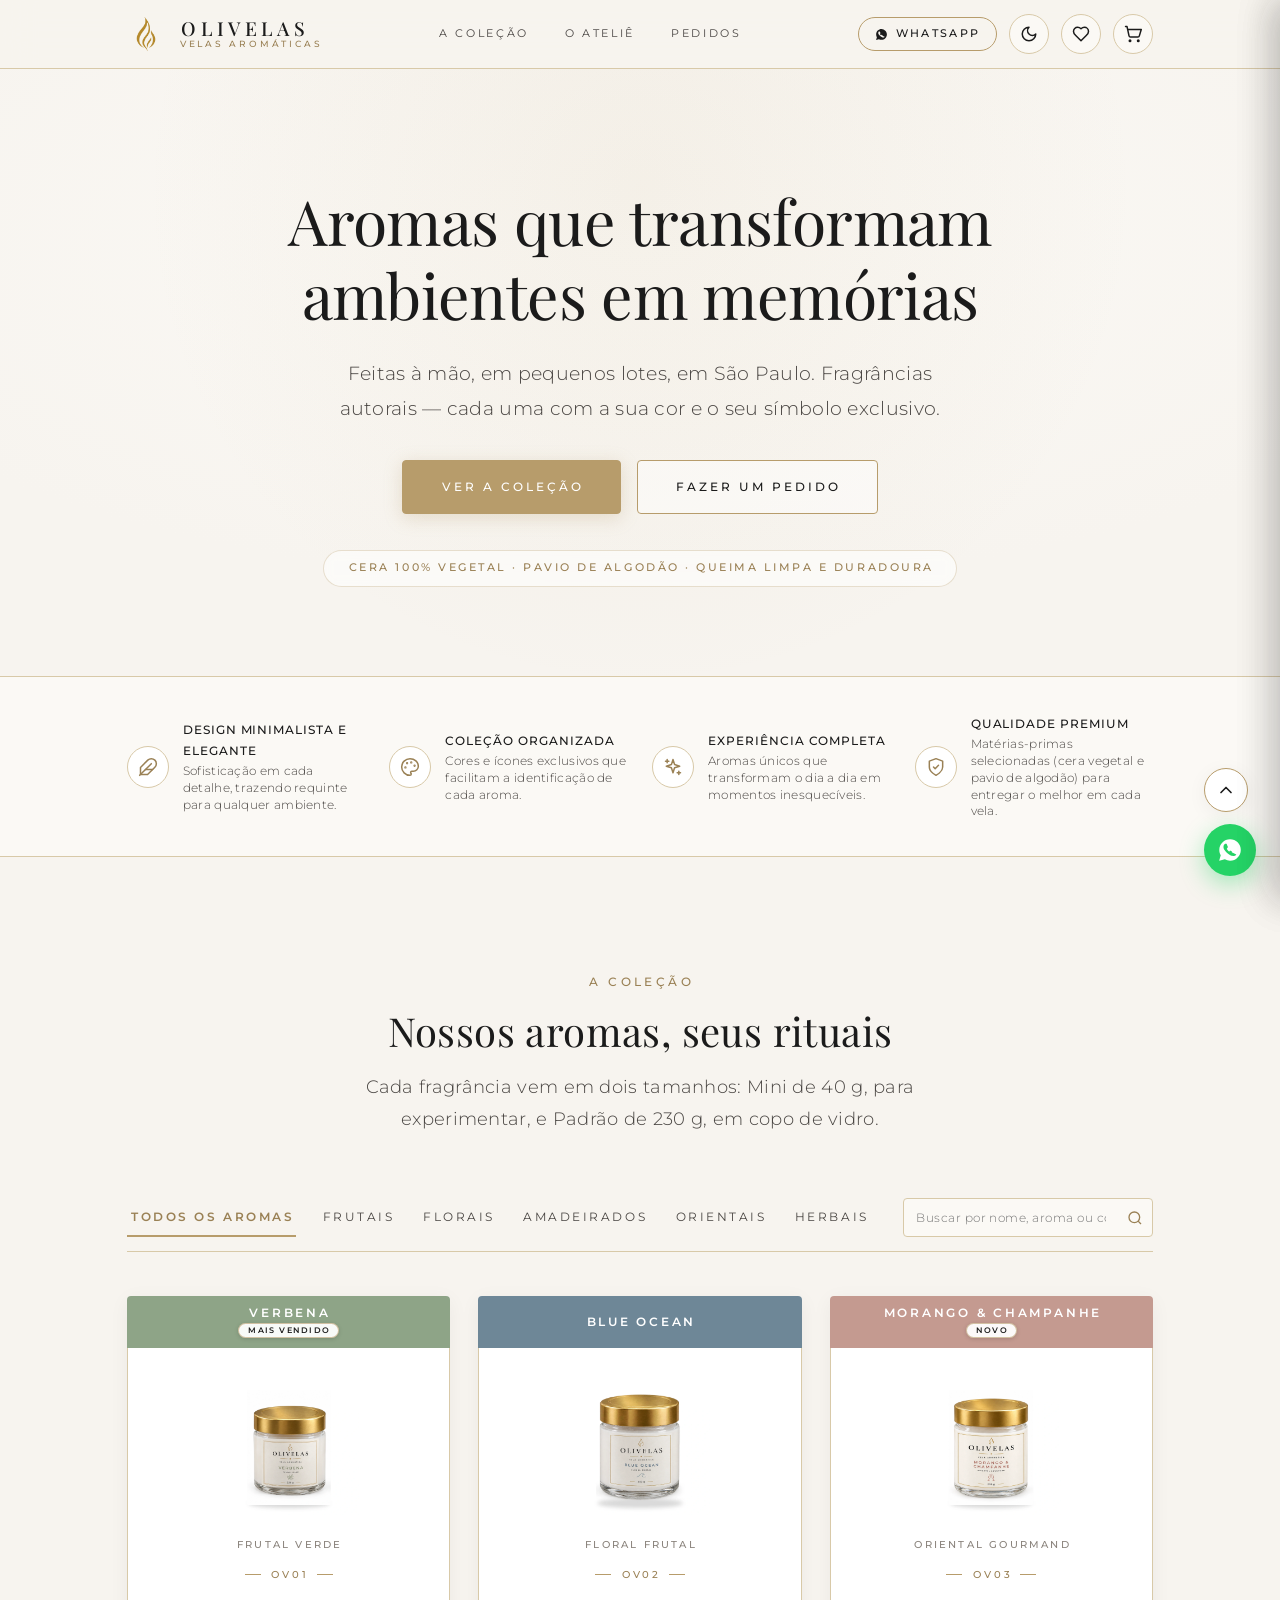
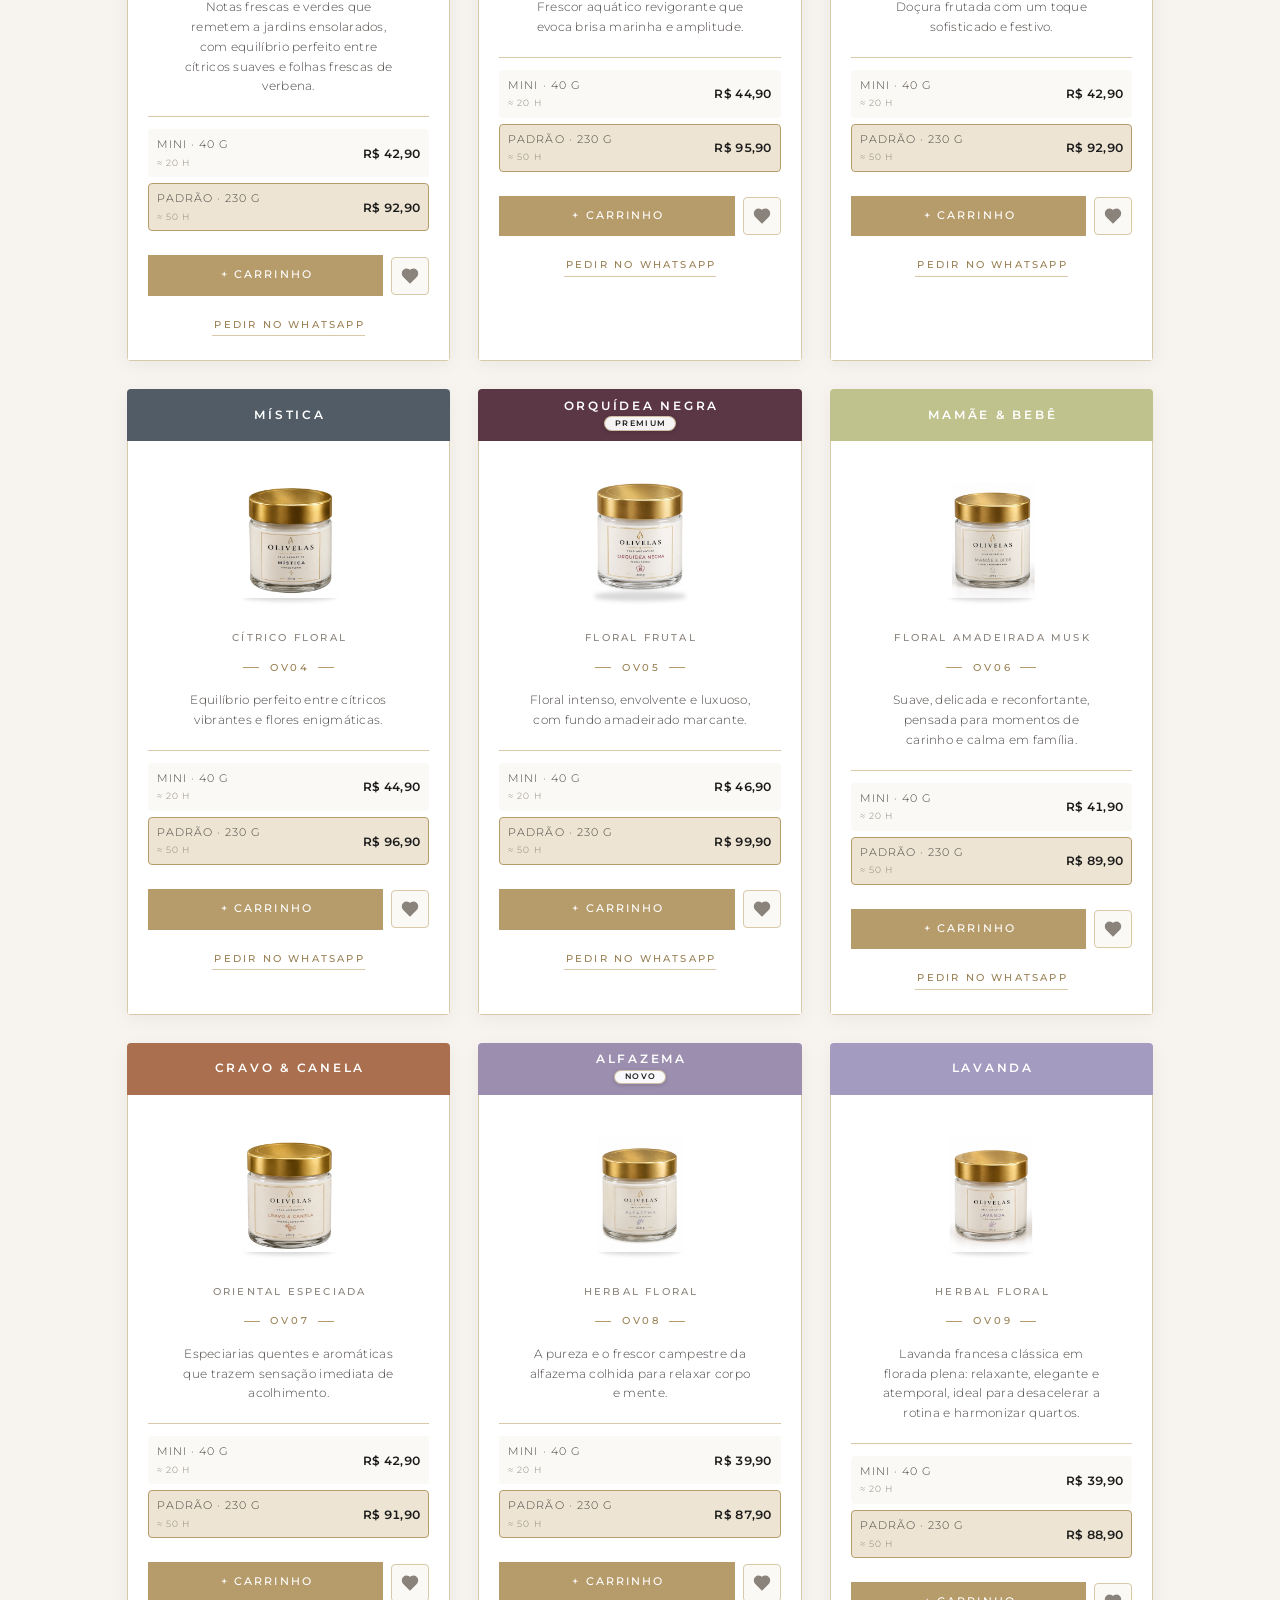
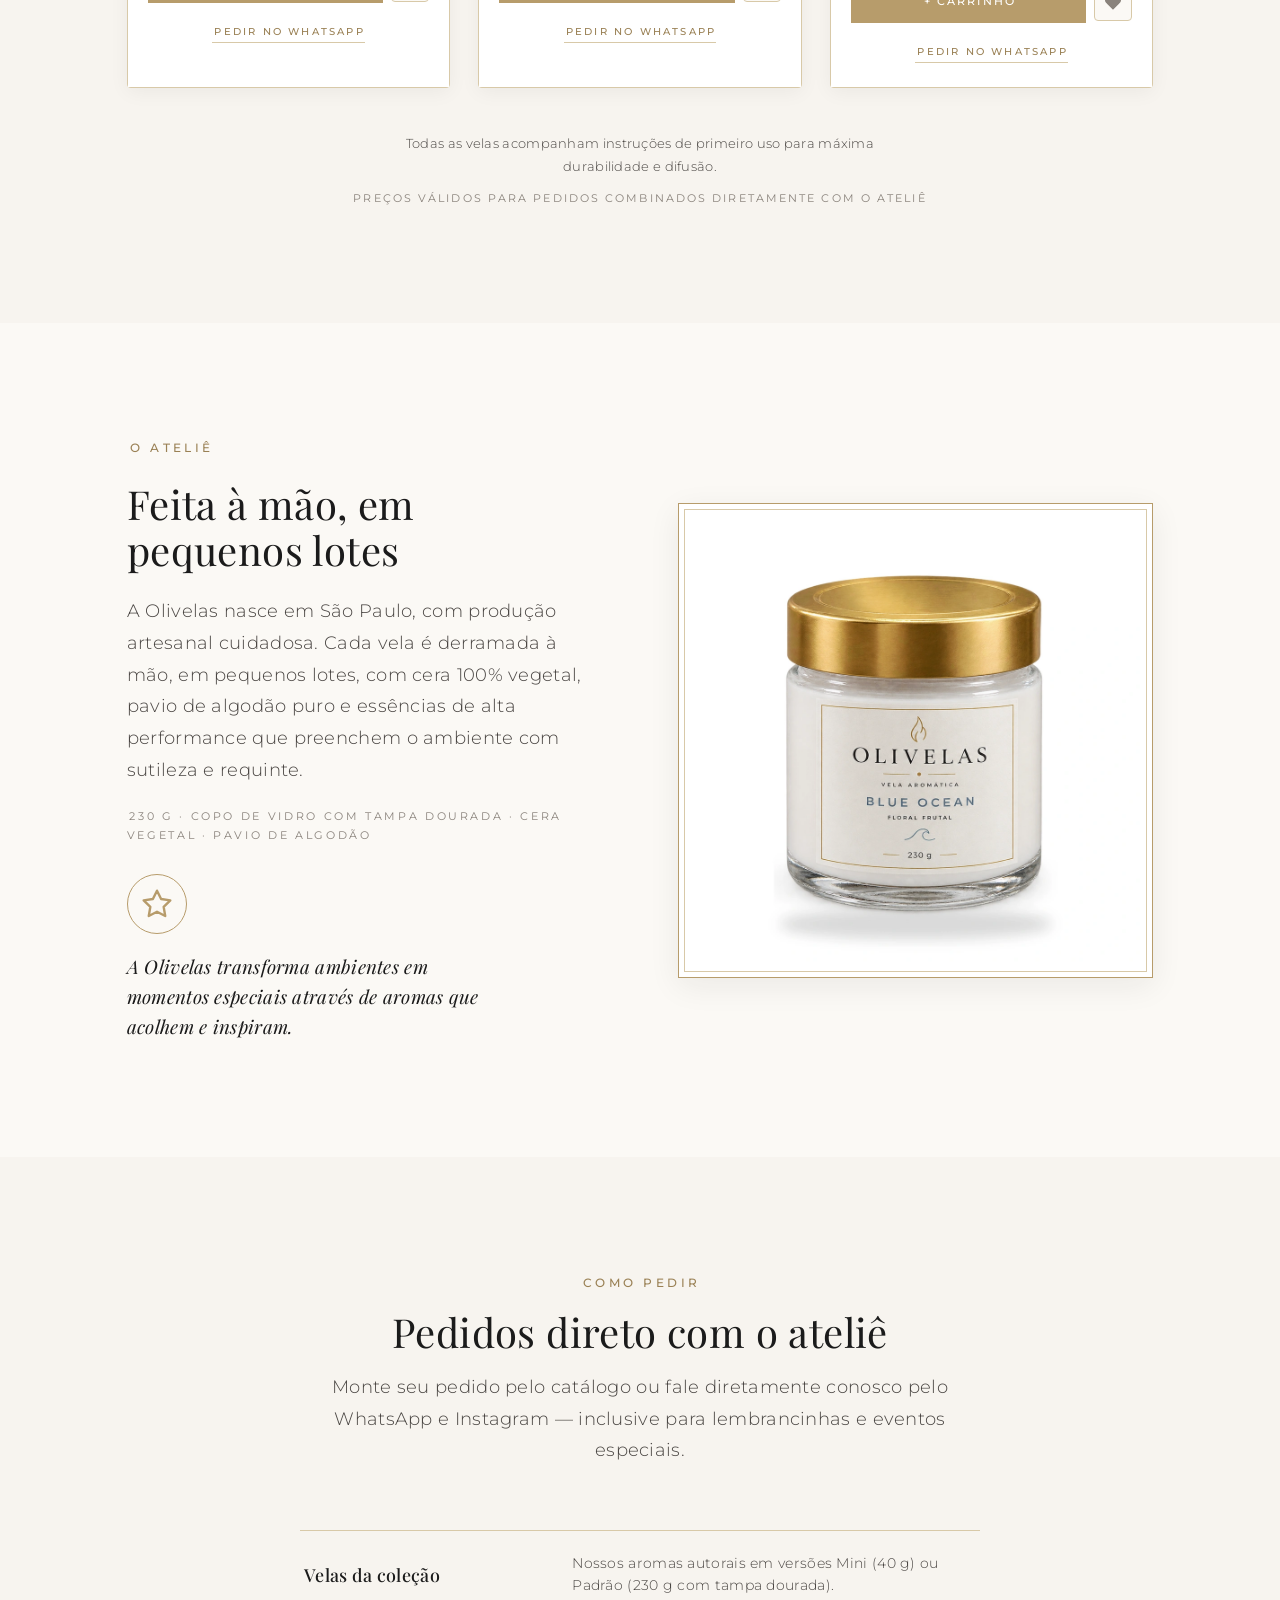
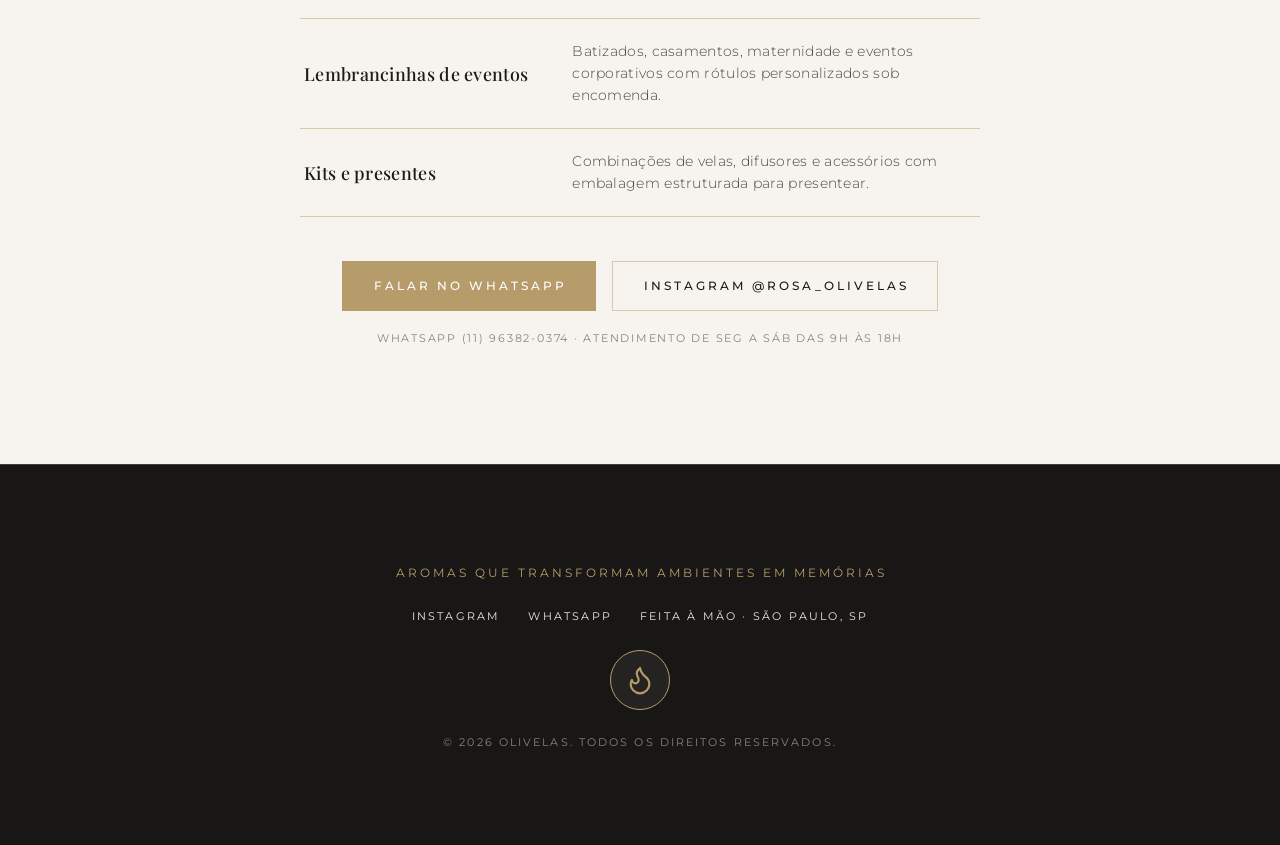
==== commit e004d9f1: "refactor: remover mencao a 'com tampa dourada monogramada'" ====
--- a/novo/index.html
+++ b/novo/index.html
@@ -142,7 +142,7 @@
         <div class="block-head">
           <p class="eyebrow" id="colecao-eyebrow">A coleção</p>
           <h2 class="display" id="colecao-title">Nossos aromas, seus rituais</h2>
-          <p class="lead center" id="colecao-lead" style="margin-inline:auto;">Cada fragrância vem em dois tamanhos: <strong>Mini de 40&nbsp;g</strong>, para experimentar, e <strong>Padrão de 230&nbsp;g</strong>, em copo de vidro com tampa dourada monogramada.</p>
+          <p class="lead center" id="colecao-lead" style="margin-inline:auto;">Cada fragrância vem em dois tamanhos: <strong>Mini de 40&nbsp;g</strong>, para experimentar, e <strong>Padrão de 230&nbsp;g</strong>, em copo de vidro.</p>
         </div>
 
         <!-- Filtros & Busca -->
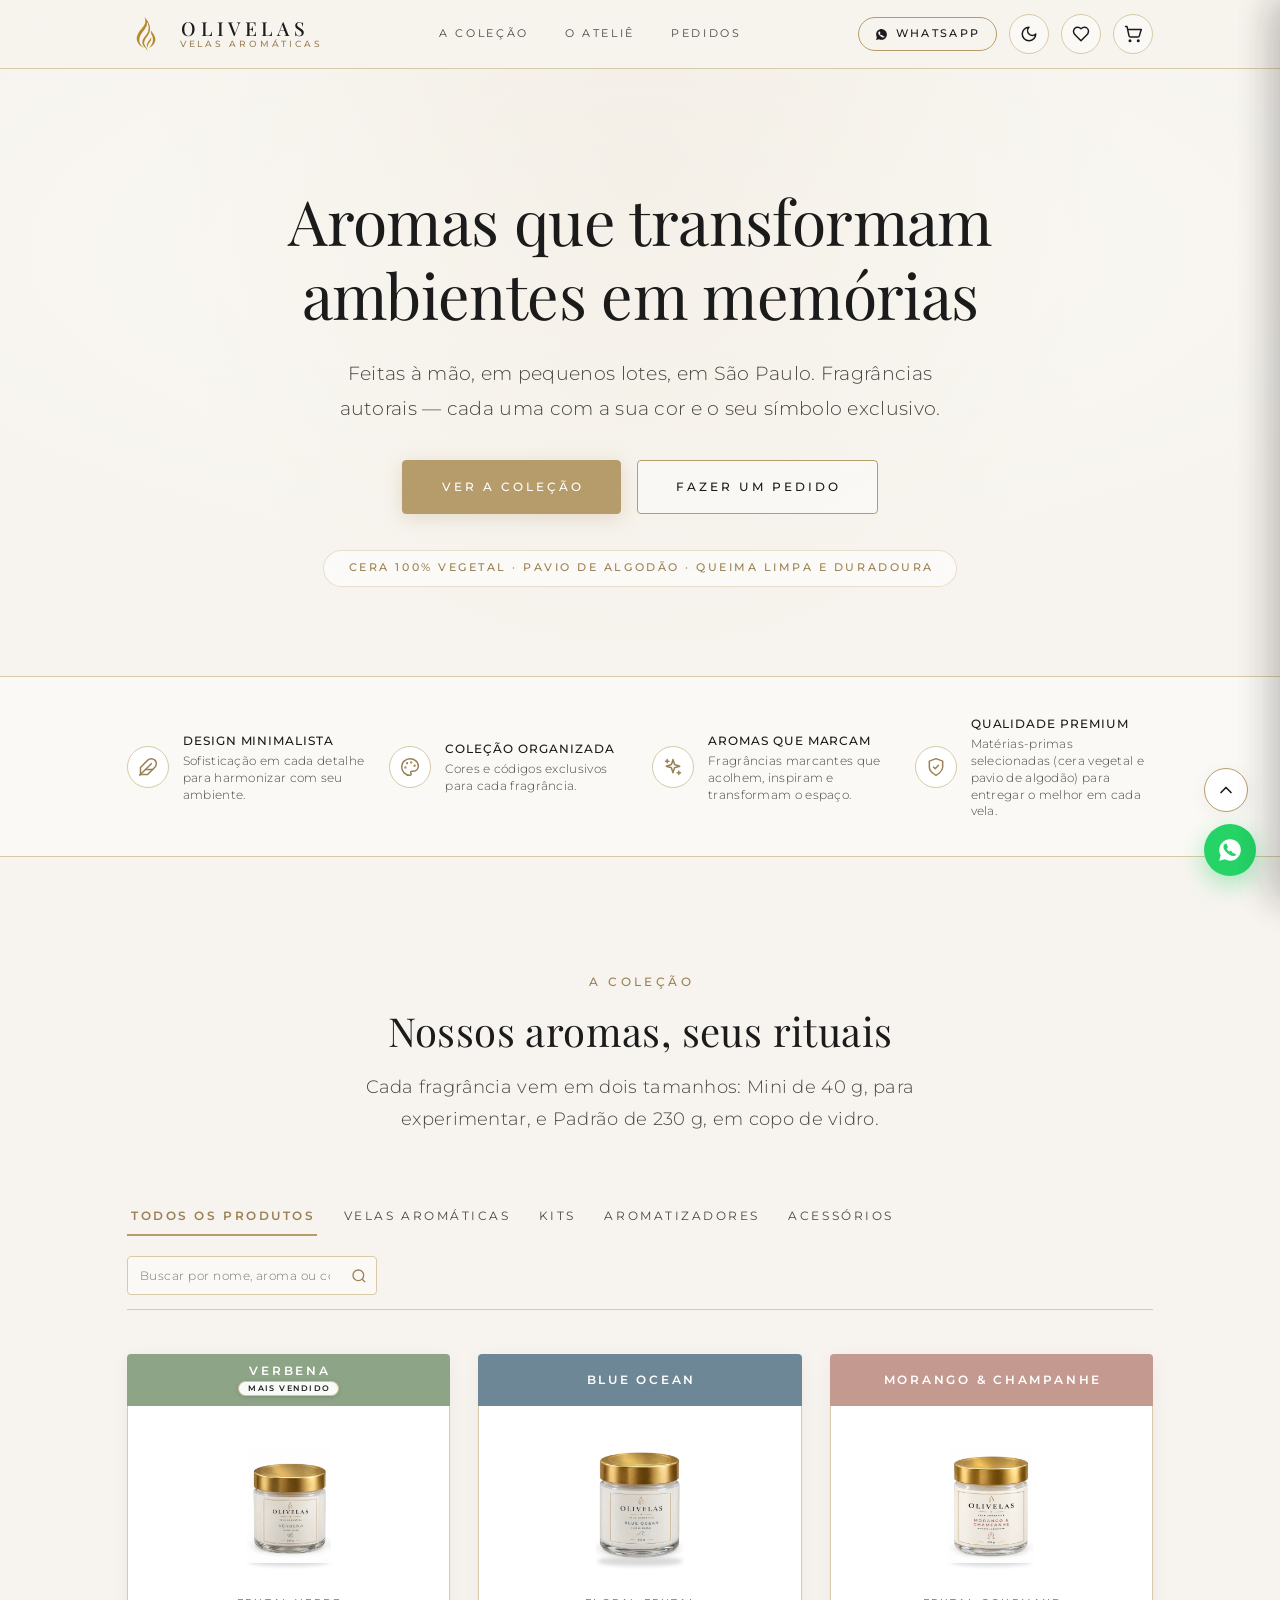
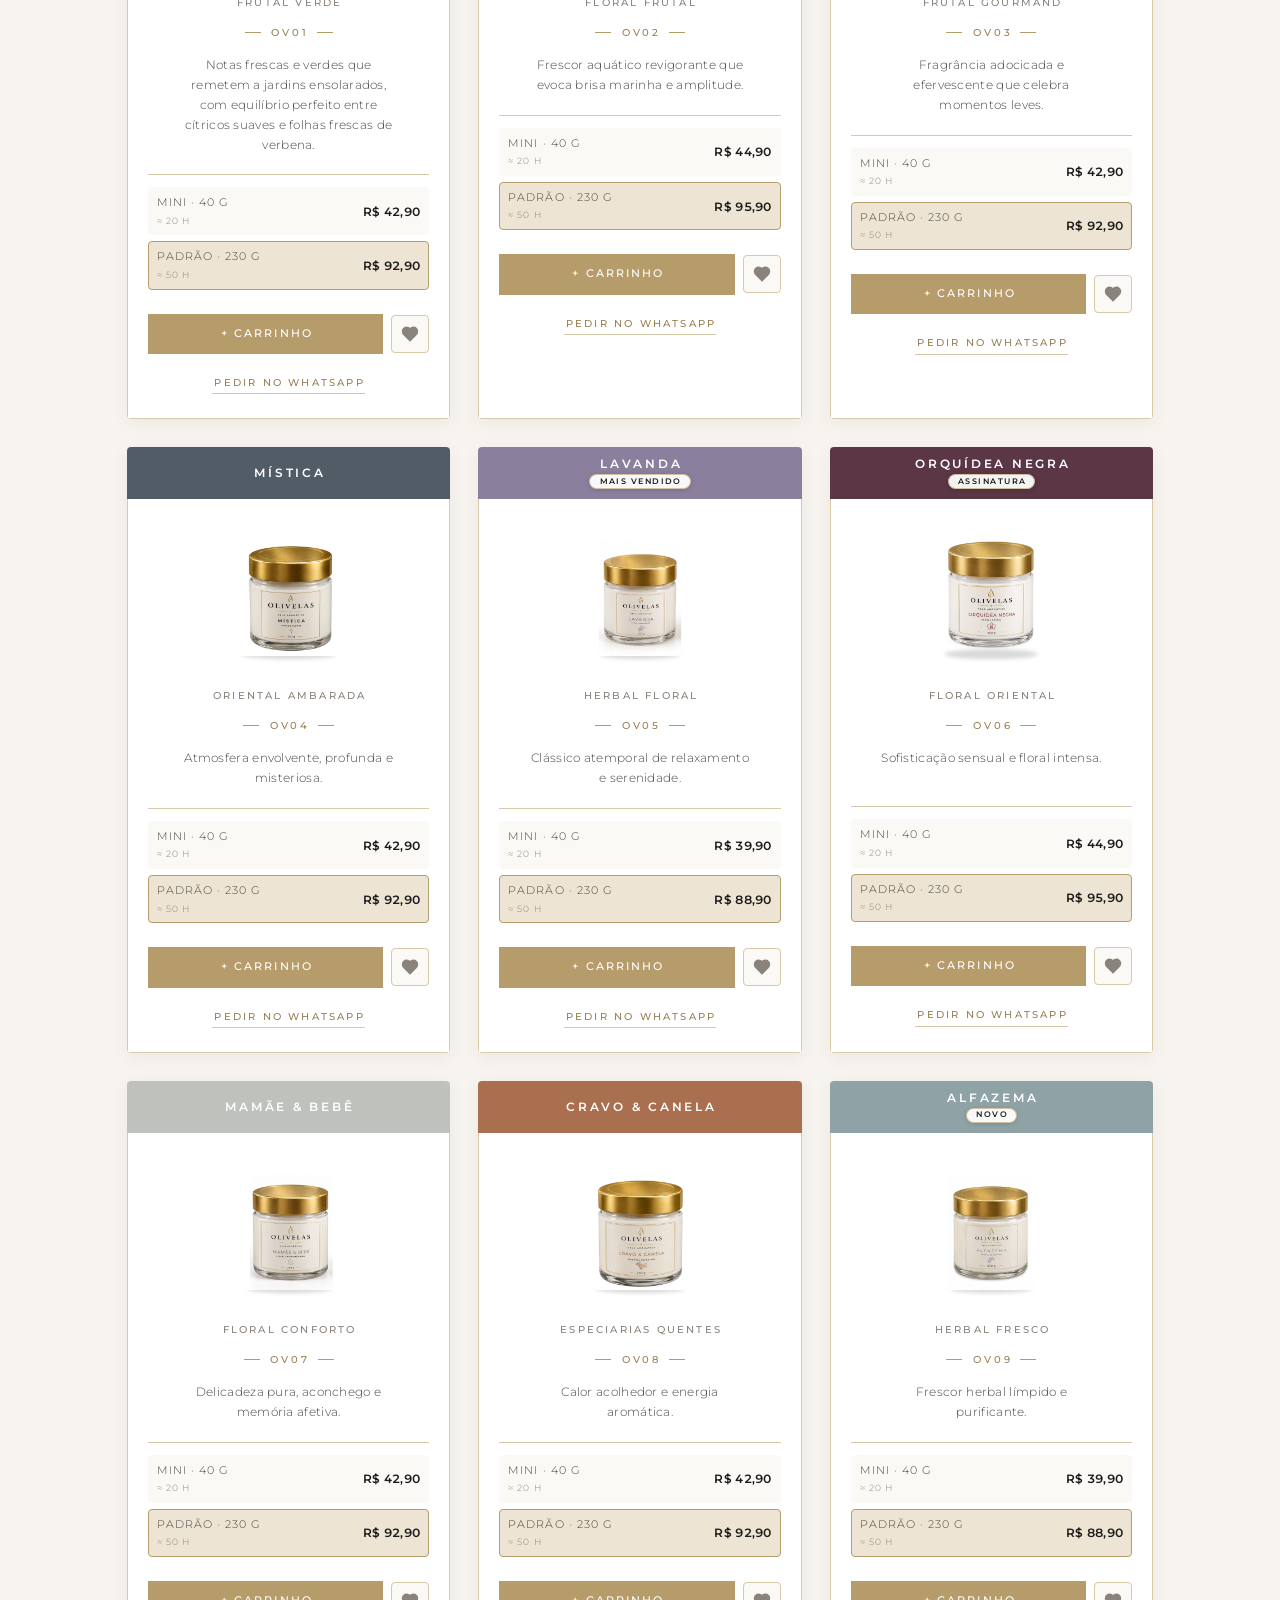
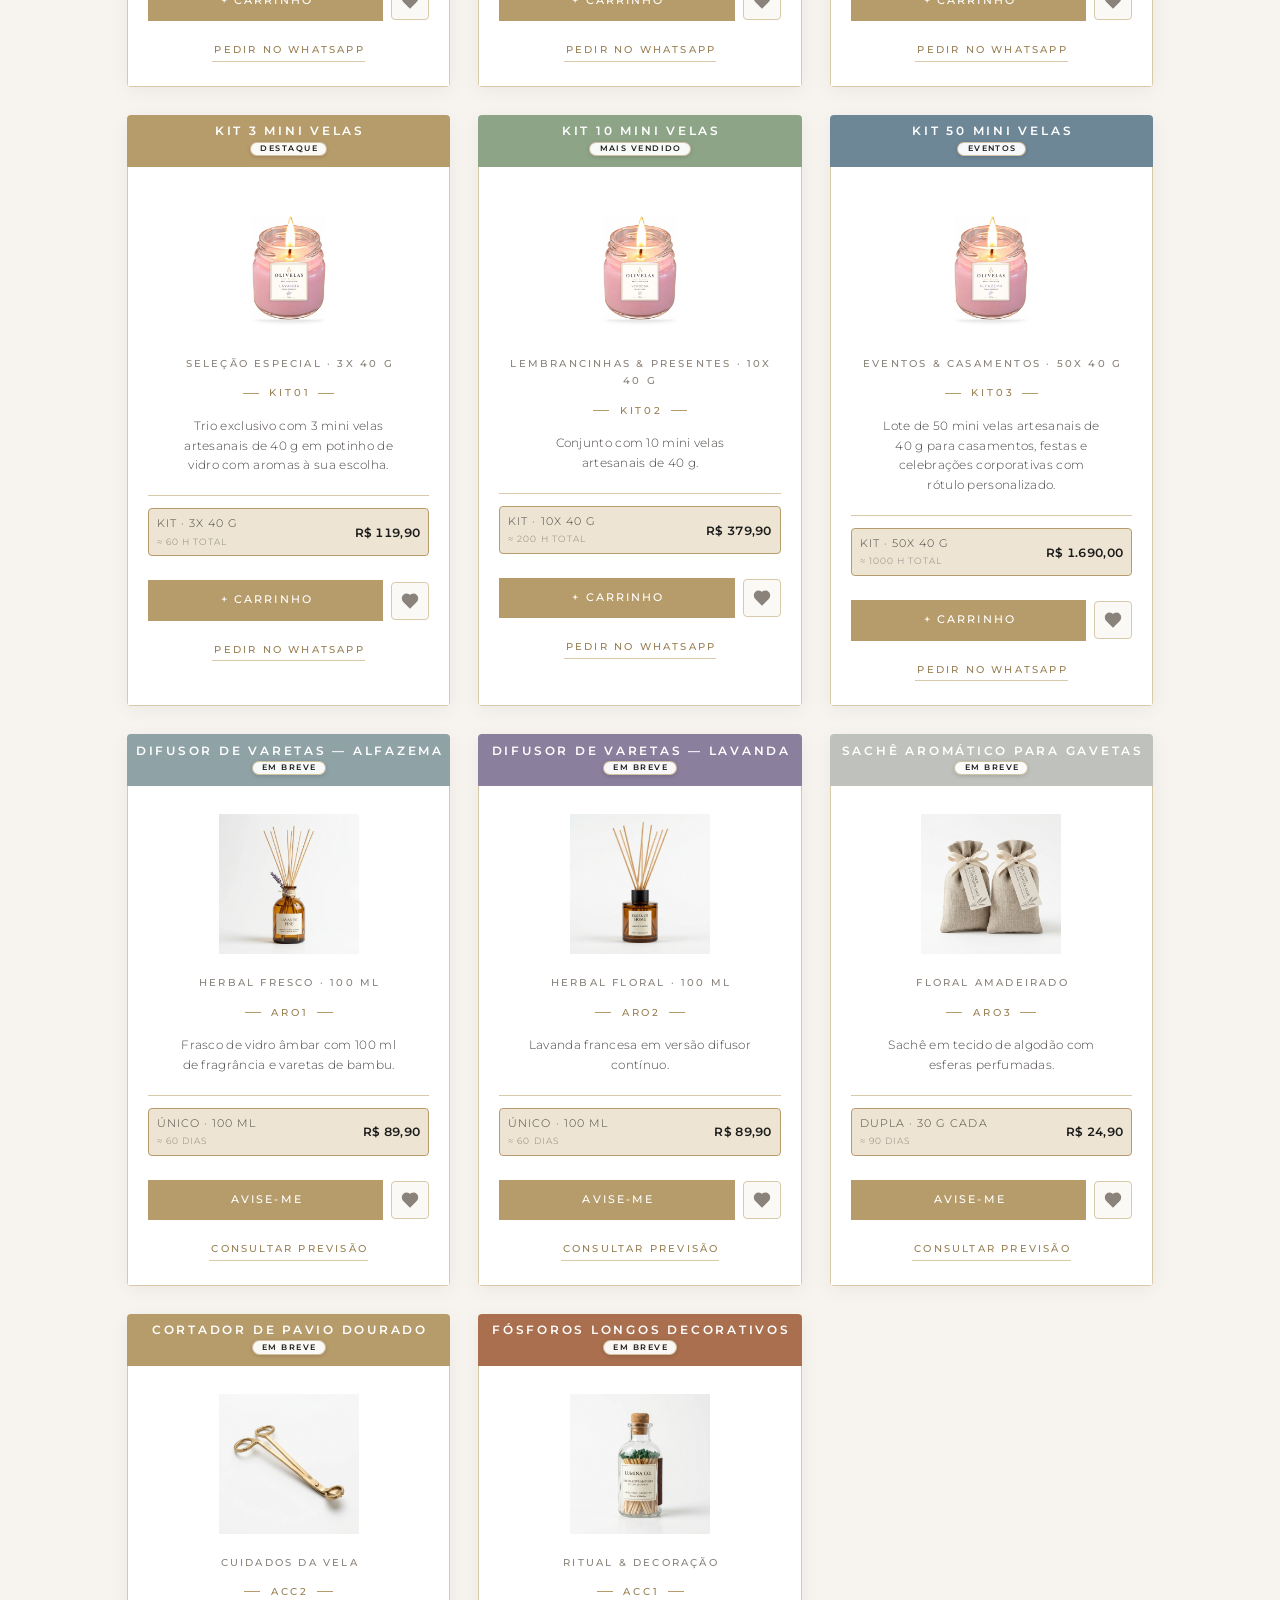
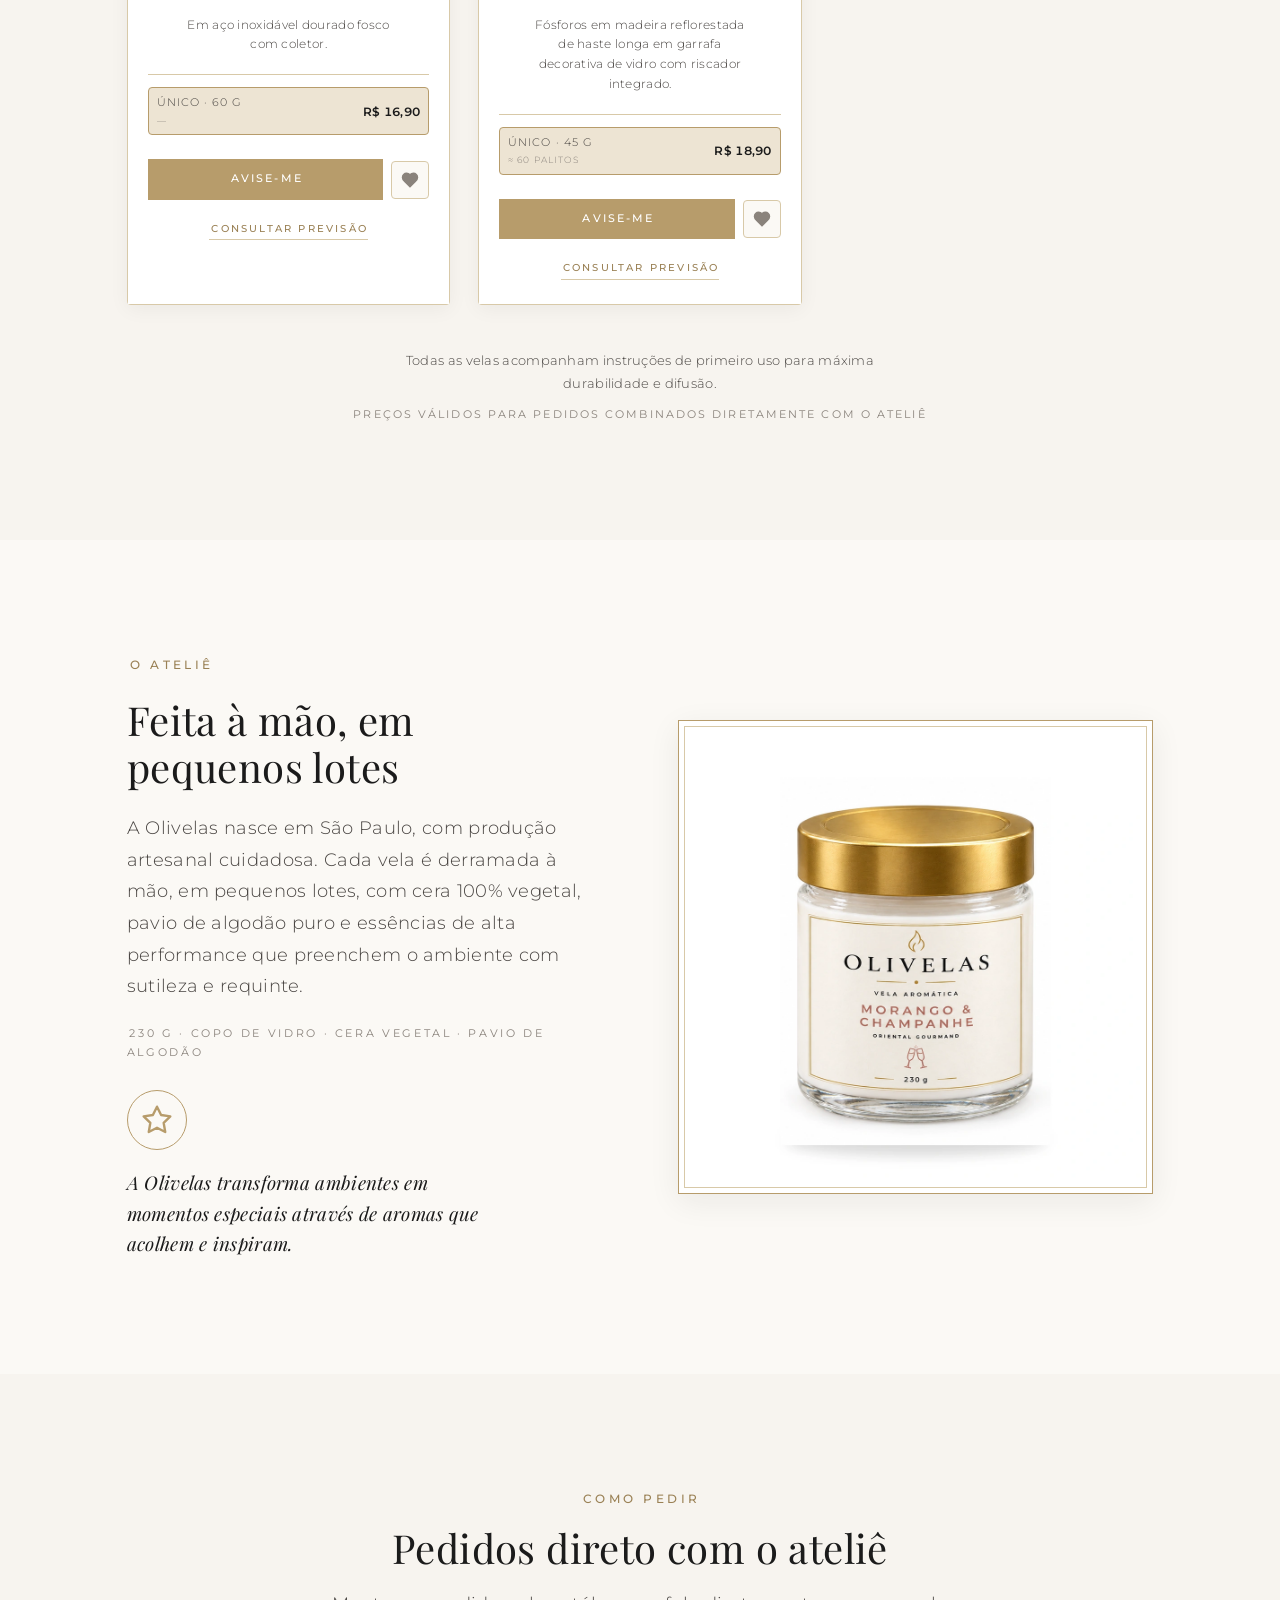
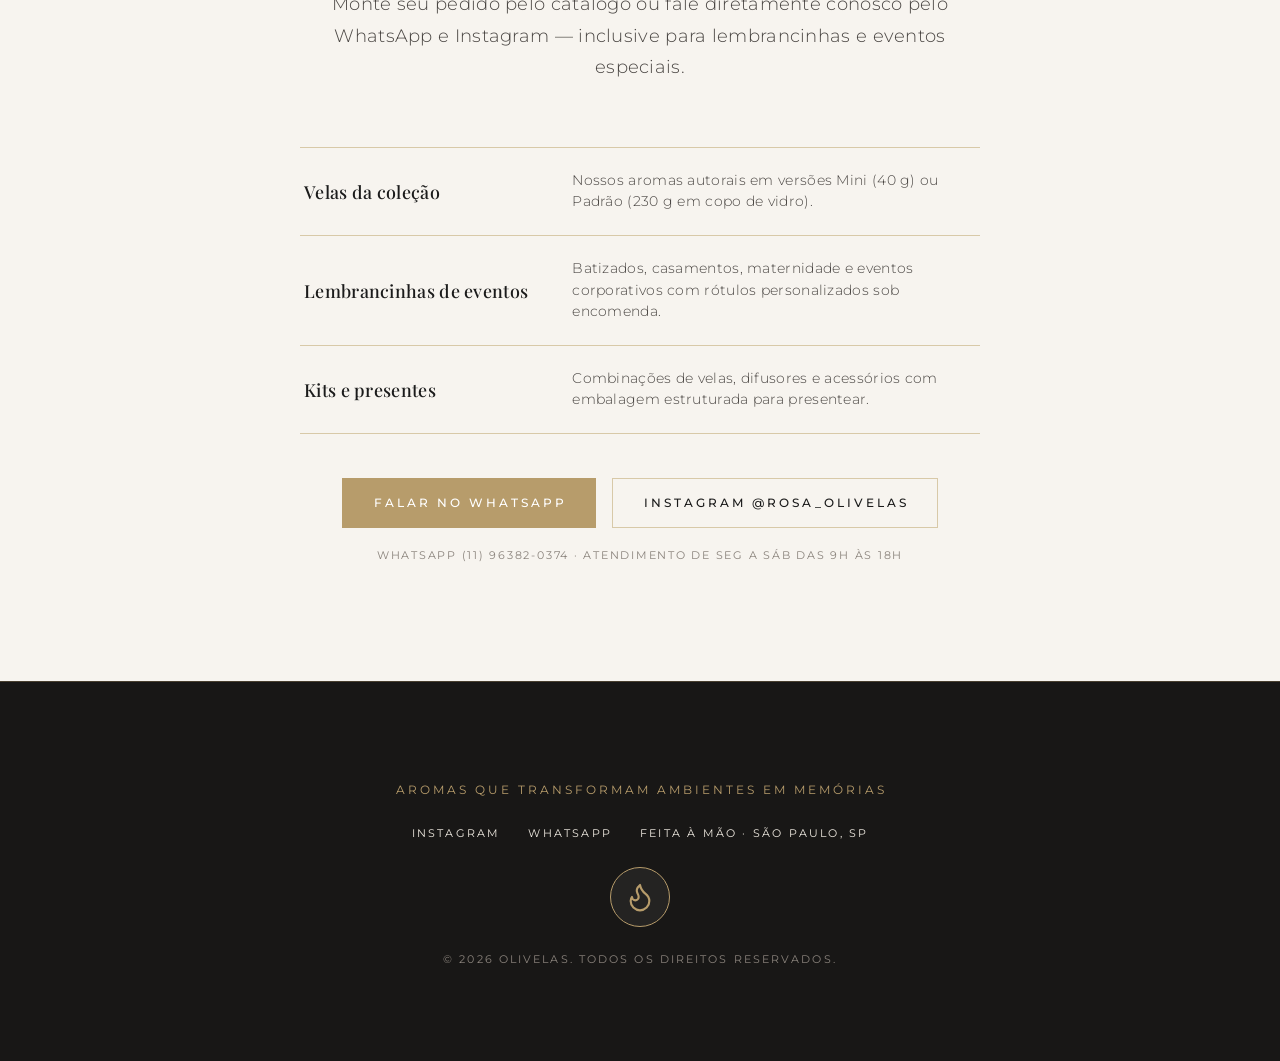
==== commit 87e7851f: "feat: adicionar categorias Kits, Aromatizadores e Acessorios com status Em breve" ====
--- a/novo/index.html
+++ b/novo/index.html
@@ -147,13 +147,12 @@
 
         <!-- Filtros & Busca -->
         <div class="catalog-filter-bar">
-          <div class="category-nav-pills" id="category-nav-pills" role="tablist" aria-label="Filtrar por família olfativa">
-            <button type="button" class="cat-pill is-active" data-category="todos">Todos os aromas</button>
-            <button type="button" class="cat-pill" data-category="Frutal">Frutais</button>
-            <button type="button" class="cat-pill" data-category="Floral">Florais</button>
-            <button type="button" class="cat-pill" data-category="Amadeirada">Amadeirados</button>
-            <button type="button" class="cat-pill" data-category="Oriental">Orientais</button>
-            <button type="button" class="cat-pill" data-category="Herbal">Herbais</button>
+          <div class="category-nav-pills" id="category-nav-pills" role="tablist" aria-label="Filtrar por categoria">
+            <button type="button" class="cat-pill is-active" data-category="todos">Todos os produtos</button>
+            <button type="button" class="cat-pill" data-category="velas">Velas Aromáticas</button>
+            <button type="button" class="cat-pill" data-category="kits">Kits</button>
+            <button type="button" class="cat-pill" data-category="aromatizadores">Aromatizadores</button>
+            <button type="button" class="cat-pill" data-category="acessorios">Acessórios</button>
           </div>
 
           <div class="catalog-search-wrap">
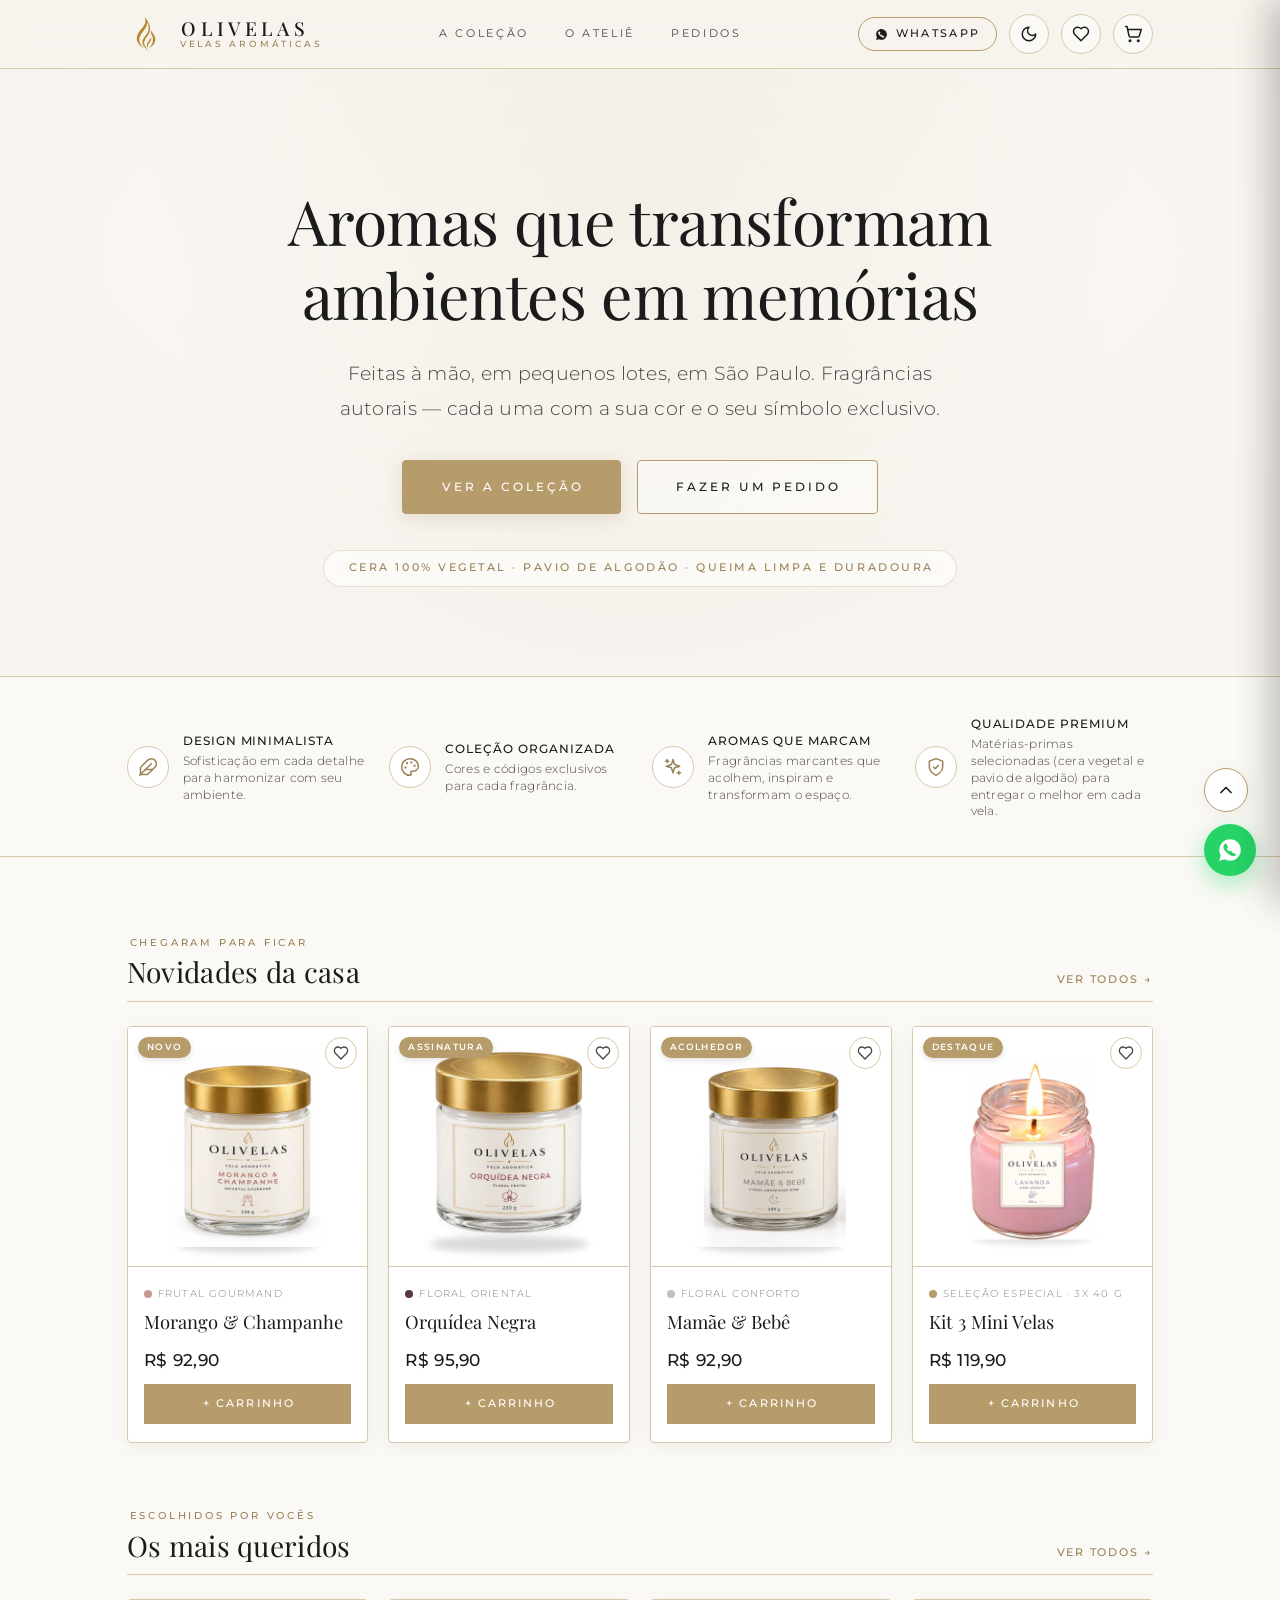
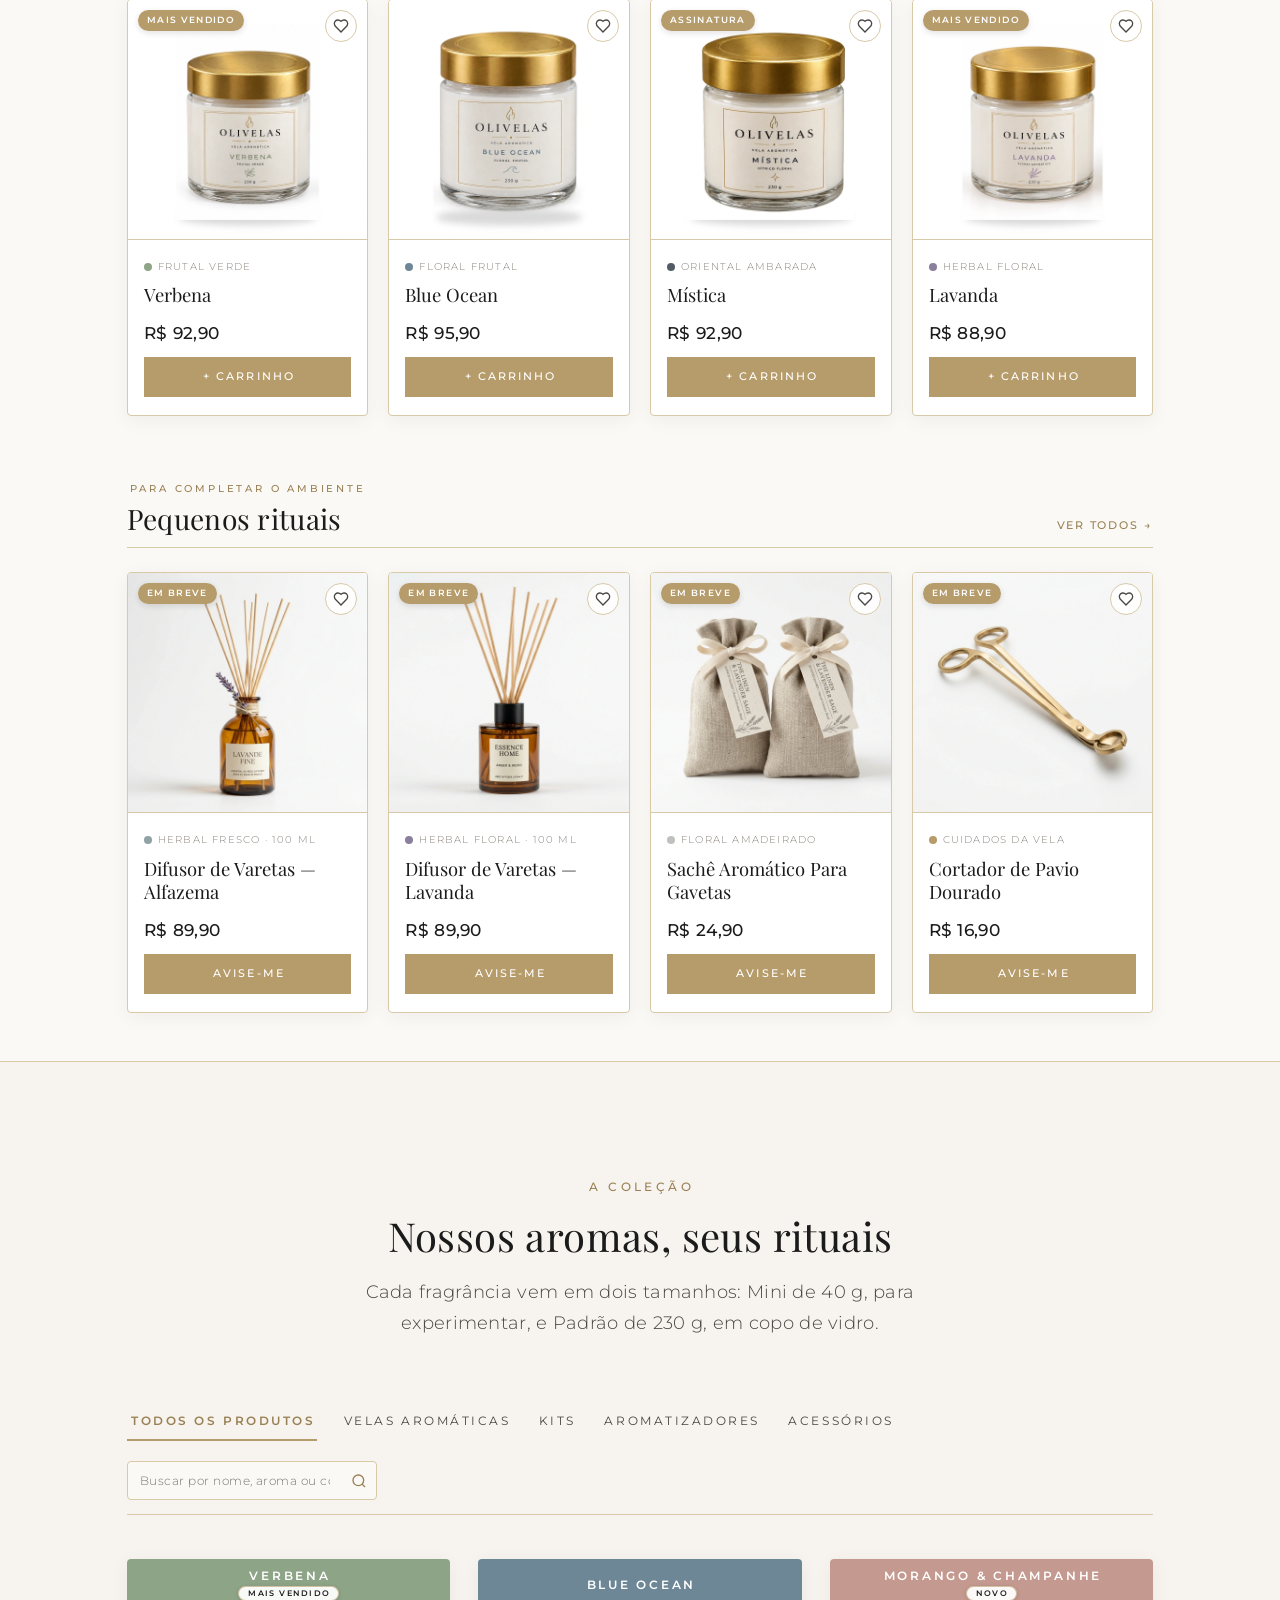
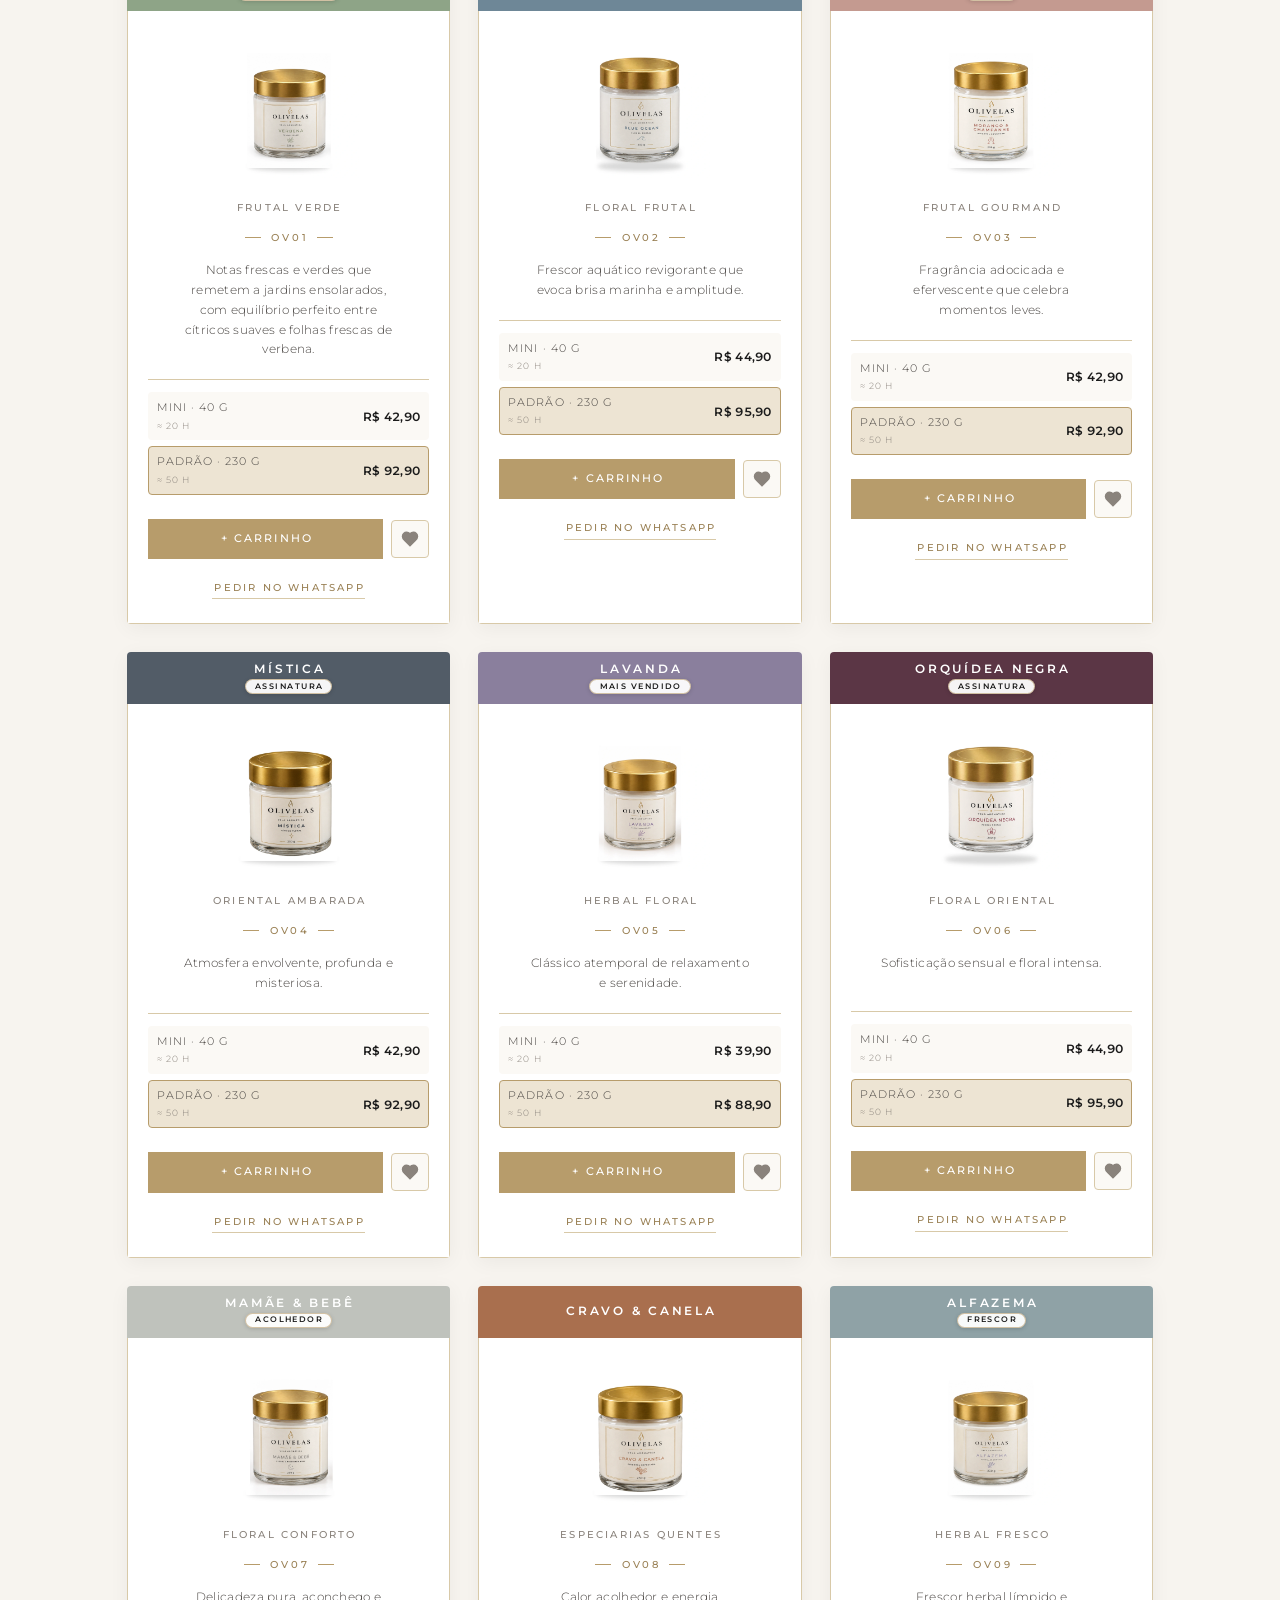
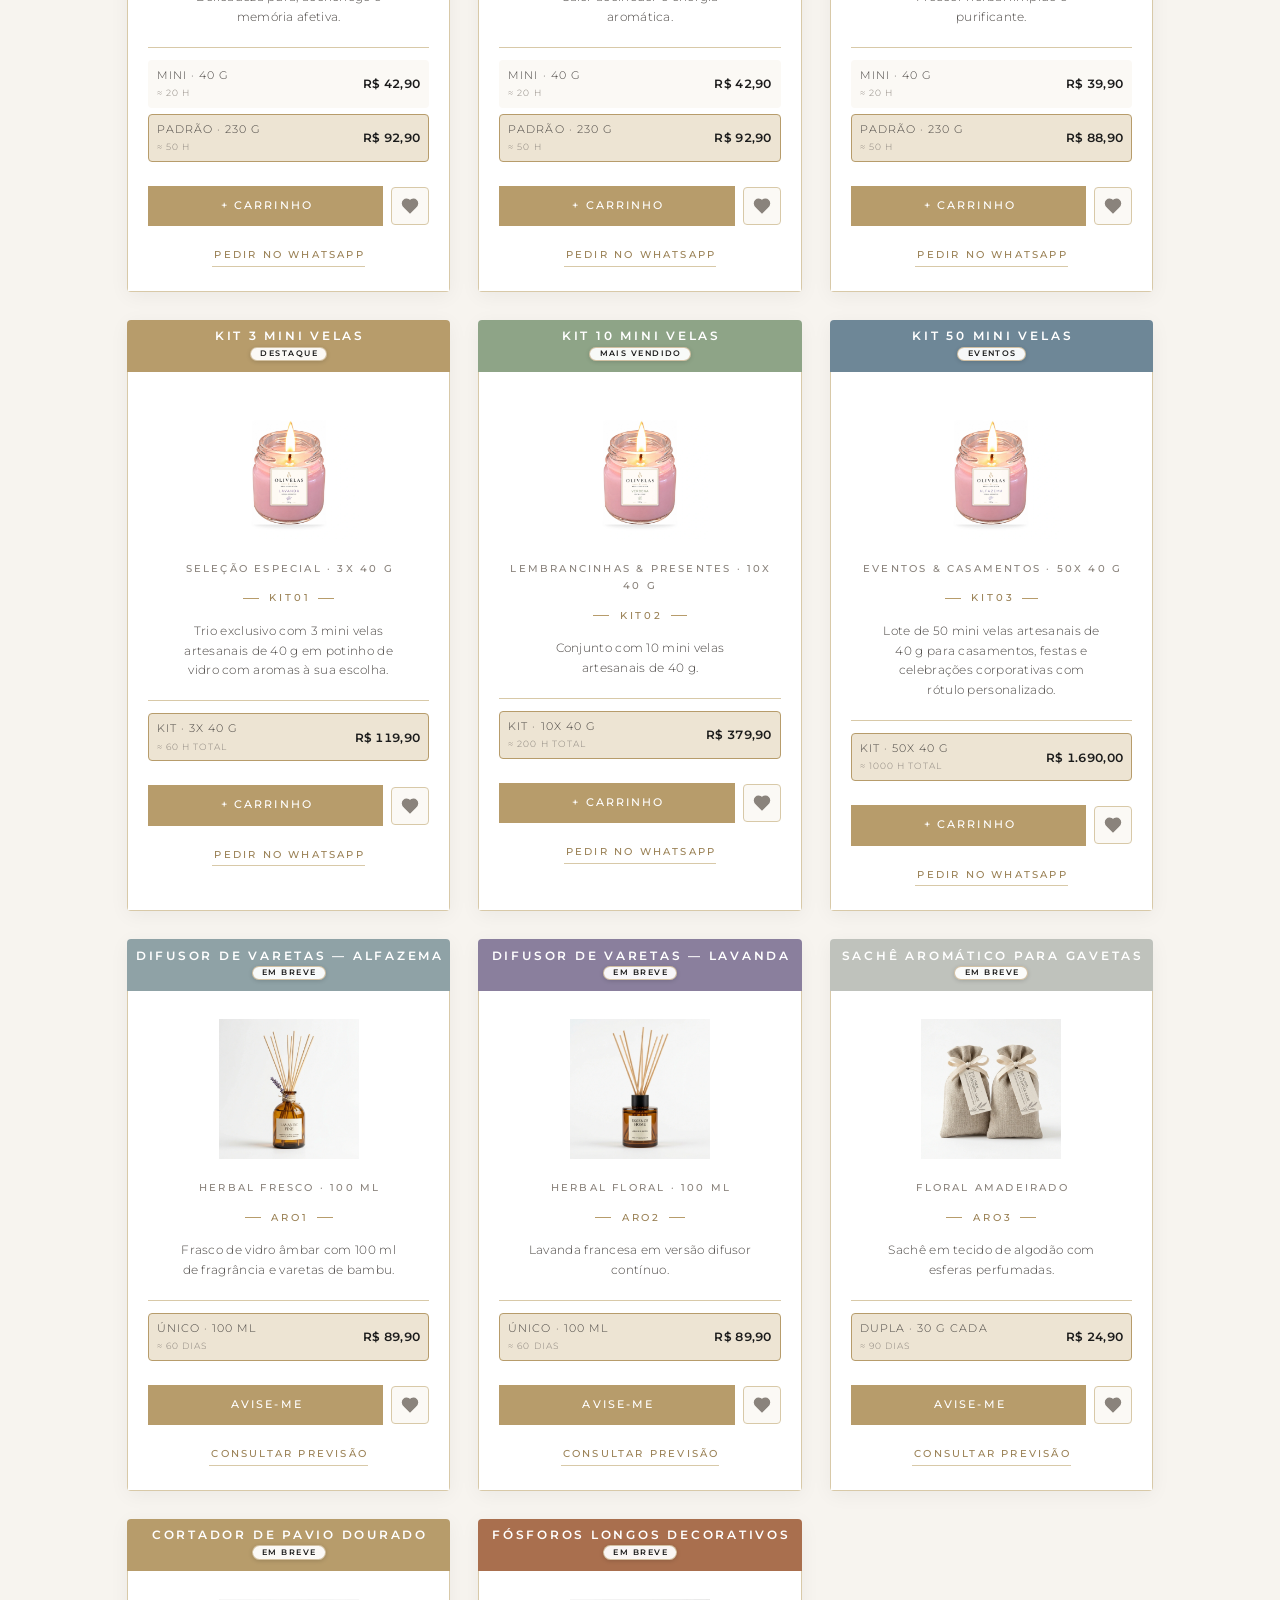
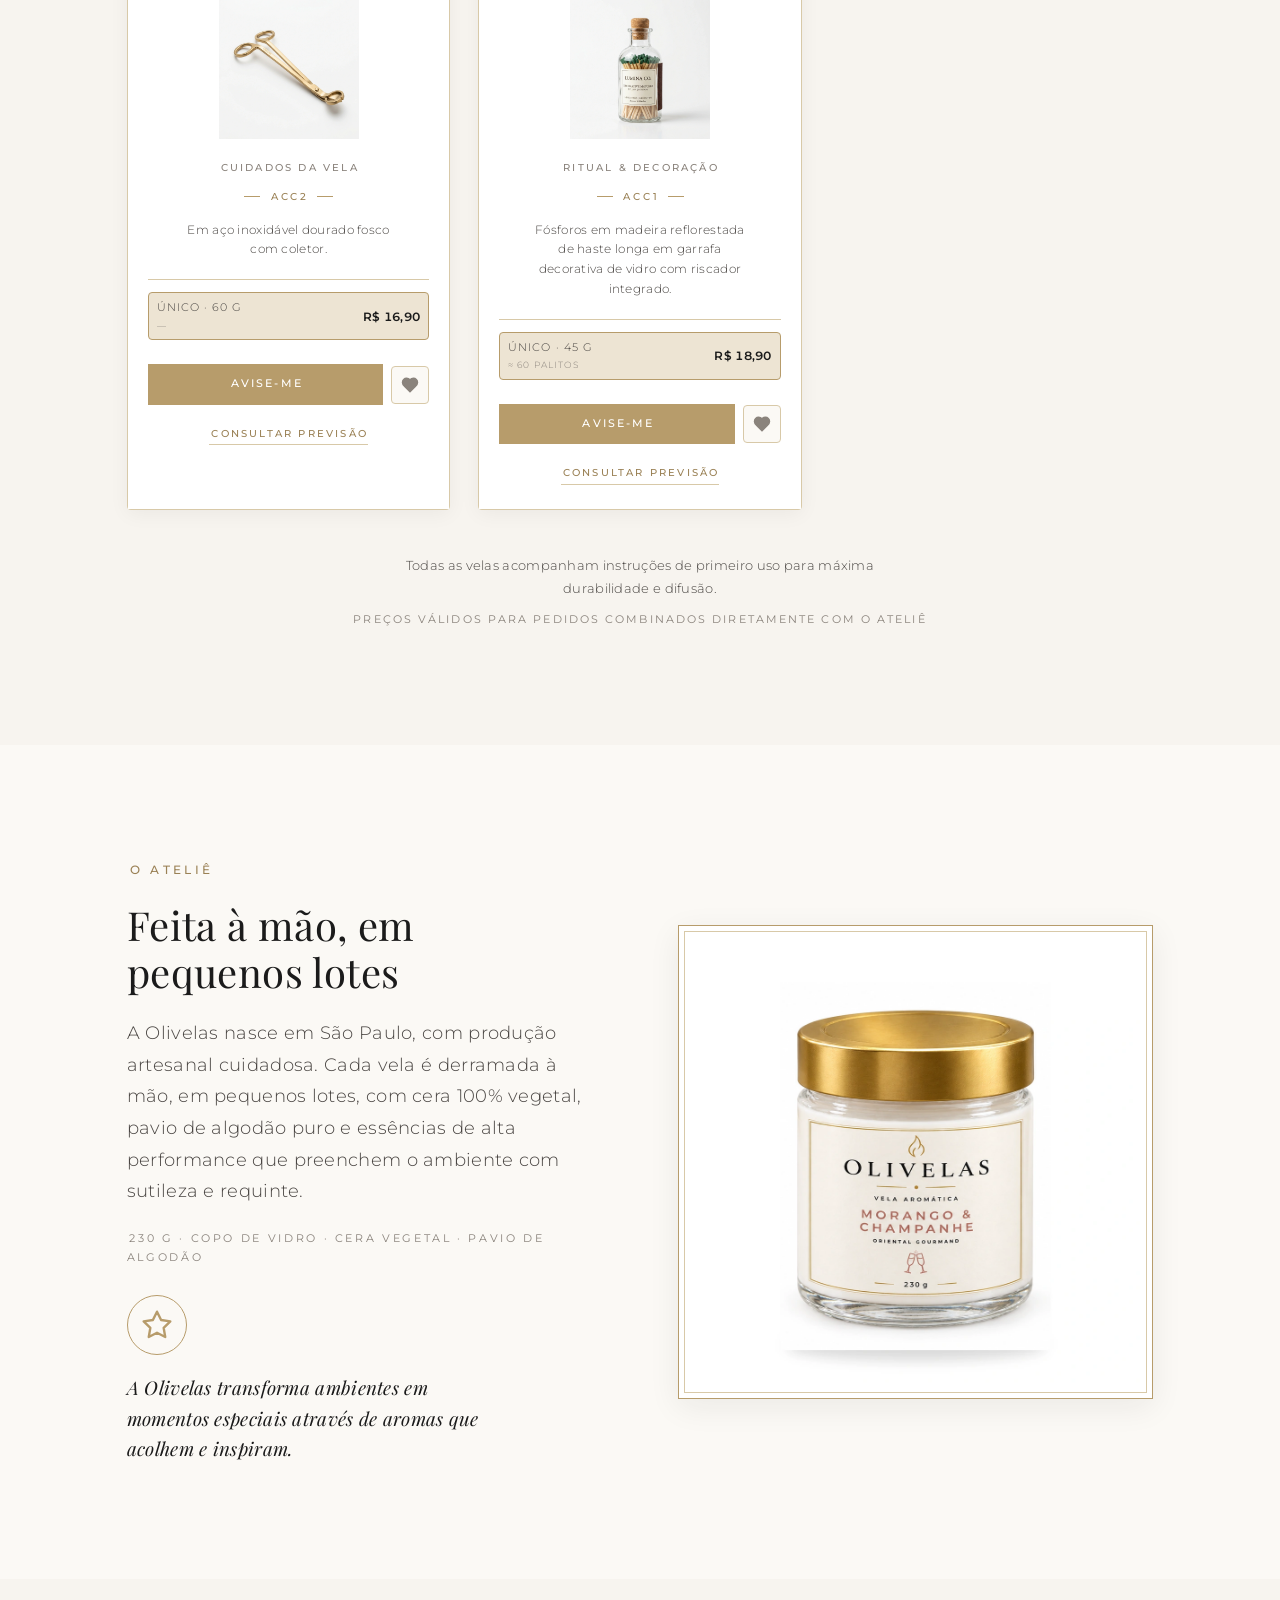
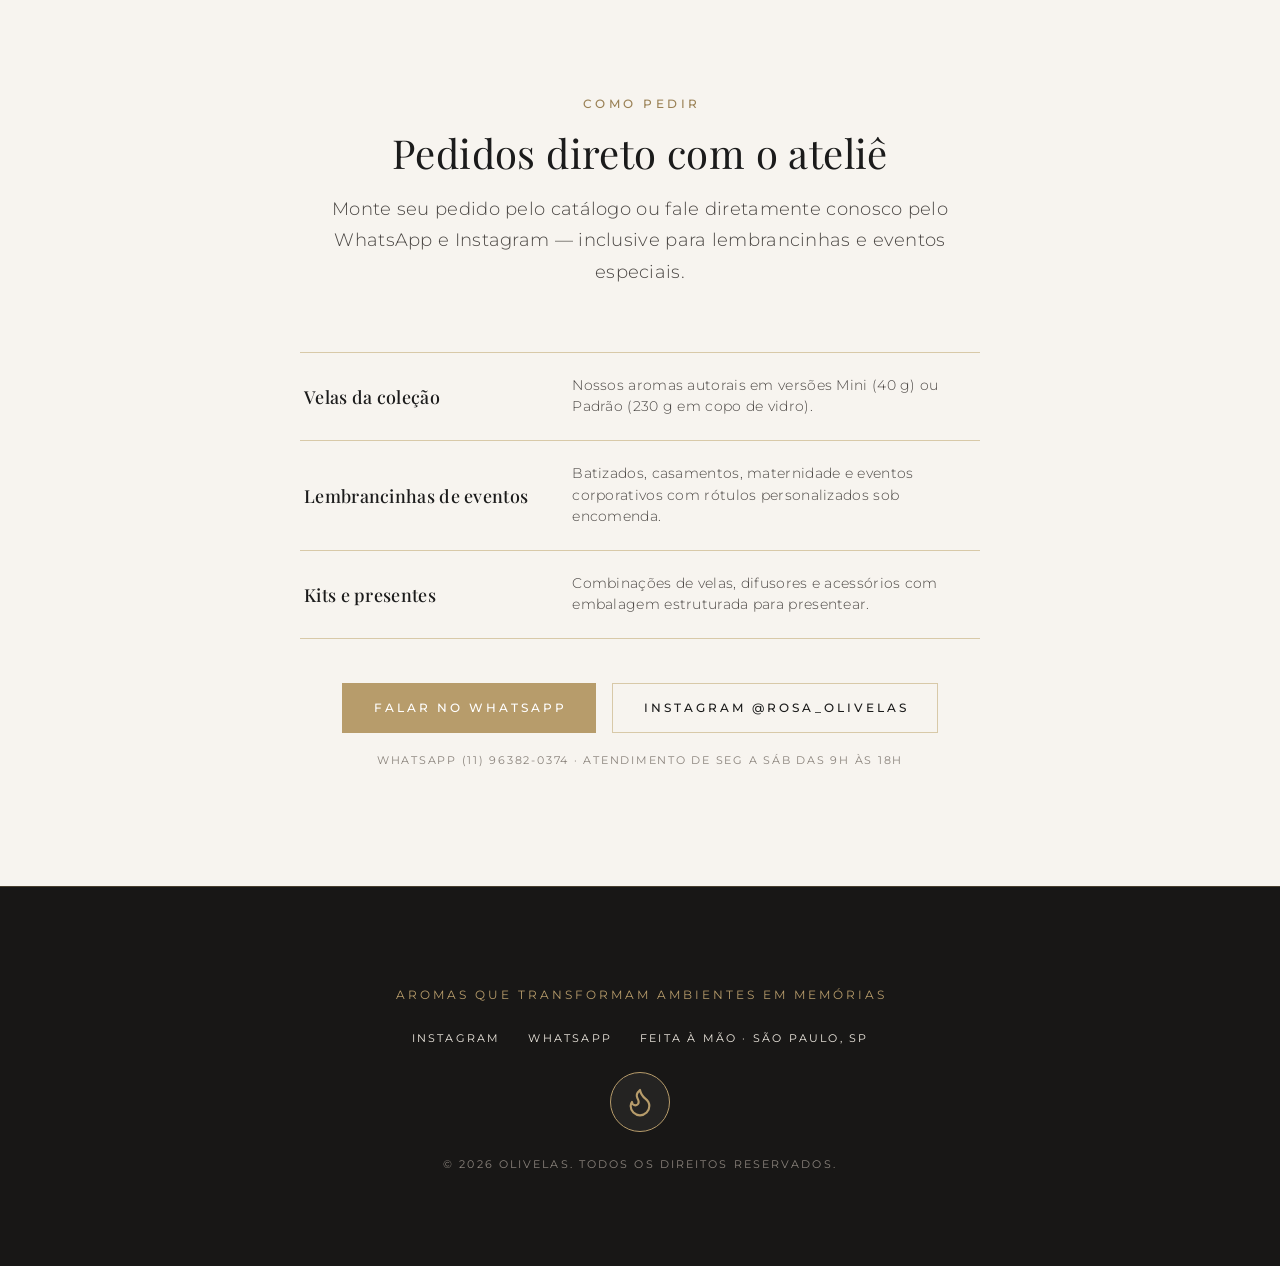
==== commit 9cfeb31d: "feat: adicionar seções em destaque Novidades, Mais Queridos e Pequenos Rituais com suporte a tags JS" ====
--- a/novo/index.html
+++ b/novo/index.html
@@ -133,6 +133,13 @@
             <span>Produção artesanal com queima ecológica</span>
           </div>
         </div>
+      </div>
+    </section>
+
+    <!-- Seções em Destaque (Novidades, Mais Queridos, Pequenos Rituais) -->
+    <section class="home-featured-wrap" id="destaques" aria-label="Seleções de produtos em destaque">
+      <div class="wrap featured-stack" id="home-featured">
+        <!-- Renderizado dinamicamente por JS -->
       </div>
     </section>
 
--- a/novo/assets/css/layout.css
+++ b/novo/assets/css/layout.css
@@ -328,6 +328,79 @@
 }
 
 /* ==========================================================================
+   Destaques & Seleções da Home (Antes de A Coleção)
+   ========================================================================== */
+
+.home-featured-wrap {
+  padding-block: clamp(48px, 6vw, 84px) clamp(24px, 4vw, 48px);
+  background: var(--bg-surface);
+  border-bottom: 1px solid var(--border-subtle);
+}
+
+.featured-stack {
+  display: flex;
+  flex-direction: column;
+  gap: clamp(40px, 5vw, 68px);
+}
+
+.featured-section {
+  position: relative;
+}
+
+.featured-head {
+  display: flex;
+  align-items: flex-end;
+  justify-content: space-between;
+  gap: 20px;
+  margin-bottom: 24px;
+  padding-bottom: 12px;
+  border-bottom: 1px solid var(--border-subtle);
+}
+
+.featured-head-titles {
+  display: flex;
+  flex-direction: column;
+  gap: 4px;
+}
+
+.featured-head-titles .eyebrow {
+  font-family: var(--sans);
+  font-size: 10px;
+  letter-spacing: 0.28em;
+  text-indent: 0.28em;
+  text-transform: uppercase;
+  color: var(--gold-deep);
+  font-weight: 500;
+}
+
+.featured-head-titles h3 {
+  font-family: var(--serif);
+  font-size: clamp(1.35rem, 2.2vw, 1.85rem);
+  font-weight: 400;
+  color: var(--text-main);
+  line-height: 1.2;
+}
+
+.featured-see-all {
+  font-family: var(--sans);
+  font-size: 11px;
+  font-weight: 500;
+  letter-spacing: 0.16em;
+  text-transform: uppercase;
+  color: var(--gold-deep);
+  display: inline-flex;
+  align-items: center;
+  gap: 6px;
+  white-space: nowrap;
+  transition: color var(--t-fast), transform var(--t-fast);
+}
+
+.featured-see-all:hover {
+  color: var(--text-main);
+  transform: translateX(4px);
+}
+
+/* ==========================================================================
    Section Block Shell
    ========================================================================== */
 
--- a/novo/assets/css/components.css
+++ b/novo/assets/css/components.css
@@ -671,3 +671,155 @@
   transform: translateY(-10px);
   opacity: 0;
 }
+
+/* ==========================================================================
+   Home Product Rail & Home Product Card (Destaques)
+   ========================================================================== */
+
+.home-product-rail {
+  display: grid;
+  grid-template-columns: repeat(4, 1fr);
+  gap: 20px;
+}
+
+.home-product-card {
+  background: var(--bg-card);
+  border: 1px solid var(--border-subtle);
+  border-radius: var(--radius-sm);
+  display: flex;
+  flex-direction: column;
+  position: relative;
+  box-shadow: var(--shadow-subtle);
+  transition: transform var(--t-med), box-shadow var(--t-med), border-color var(--t-med);
+  overflow: hidden;
+}
+
+.home-product-card:hover {
+  transform: translateY(-4px);
+  box-shadow: var(--shadow-card);
+  border-color: var(--gold-light);
+}
+
+.home-product-media {
+  position: relative;
+  aspect-ratio: 1 / 1;
+  background: var(--bg-body);
+  display: flex;
+  align-items: center;
+  justify-content: center;
+  overflow: hidden;
+  cursor: pointer;
+  border-bottom: 1px solid var(--border-subtle);
+}
+
+.home-product-media img {
+  width: 100%;
+  height: 100%;
+  object-fit: cover;
+  transition: transform var(--t-med);
+}
+
+.home-product-card:hover .home-product-media img {
+  transform: scale(1.05);
+}
+
+.home-product-media .badge-chip {
+  position: absolute;
+  top: 10px;
+  left: 10px;
+  z-index: 2;
+  font-family: var(--sans);
+  font-size: 8.5px;
+  font-weight: 600;
+  letter-spacing: 0.16em;
+  text-transform: uppercase;
+  padding: 3px 9px;
+  background: var(--gold);
+  color: #FFFFFF;
+  border-radius: var(--radius-full);
+  box-shadow: 0 2px 6px rgba(0, 0, 0, 0.12);
+}
+
+.home-product-media .card-fav {
+  position: absolute;
+  top: 10px;
+  right: 10px;
+  z-index: 3;
+  width: 32px;
+  height: 32px;
+  border-radius: 50%;
+  background: rgba(255, 255, 255, 0.85);
+  backdrop-filter: blur(4px);
+  border: 1px solid var(--border-subtle);
+  display: flex;
+  align-items: center;
+  justify-content: center;
+  color: var(--text-soft);
+  cursor: pointer;
+  transition: all var(--t-fast);
+}
+
+[data-theme="dark"] .home-product-media .card-fav {
+  background: rgba(30, 28, 26, 0.85);
+}
+
+.home-product-media .card-fav:hover,
+.home-product-media .card-fav.is-fav {
+  color: #E25555;
+  background: #FFFFFF;
+  transform: scale(1.1);
+}
+
+.home-product-body {
+  padding: 18px 16px;
+  display: flex;
+  flex-direction: column;
+  gap: 8px;
+  flex: 1;
+}
+
+.home-product-body .card-family-row {
+  display: flex;
+  align-items: center;
+  gap: 6px;
+  font-family: var(--sans);
+  font-size: 10px;
+  letter-spacing: 0.12em;
+  text-transform: uppercase;
+  color: var(--text-mute);
+}
+
+.home-product-body .card-color-dot {
+  width: 8px;
+  height: 8px;
+  border-radius: 50%;
+  flex-shrink: 0;
+}
+
+.home-product-name {
+  font-family: var(--serif);
+  font-size: 1.15rem;
+  font-weight: 400;
+  color: var(--text-main);
+  text-align: left;
+  line-height: 1.3;
+  margin: 0;
+  cursor: pointer;
+  background: none;
+  border: none;
+  padding: 0;
+  transition: color var(--t-fast);
+}
+
+.home-product-name:hover {
+  color: var(--gold-deep);
+}
+
+.home-product-body .price {
+  font-family: var(--sans);
+  font-size: 1.05rem;
+  font-weight: 500;
+  color: var(--text-main);
+  margin-top: auto;
+  padding-top: 4px;
+}
--- a/novo/assets/css/responsive.css
+++ b/novo/assets/css/responsive.css
@@ -13,6 +13,11 @@
   .benefits-grid {
     grid-template-columns: repeat(2, 1fr);
     gap: 20px;
+  }
+
+  .home-product-rail {
+    grid-template-columns: repeat(2, 1fr);
+    gap: 16px;
   }
 
   .about-grid {
@@ -134,6 +139,17 @@
     grid-template-columns: 1fr;
   }
 
+  .home-product-rail {
+    grid-template-columns: 1fr;
+    gap: 16px;
+  }
+
+  .featured-head {
+    flex-direction: column;
+    align-items: flex-start;
+    gap: 8px;
+  }
+
   .lines.compl .row {
     grid-template-columns: 1fr;
     gap: 8px;
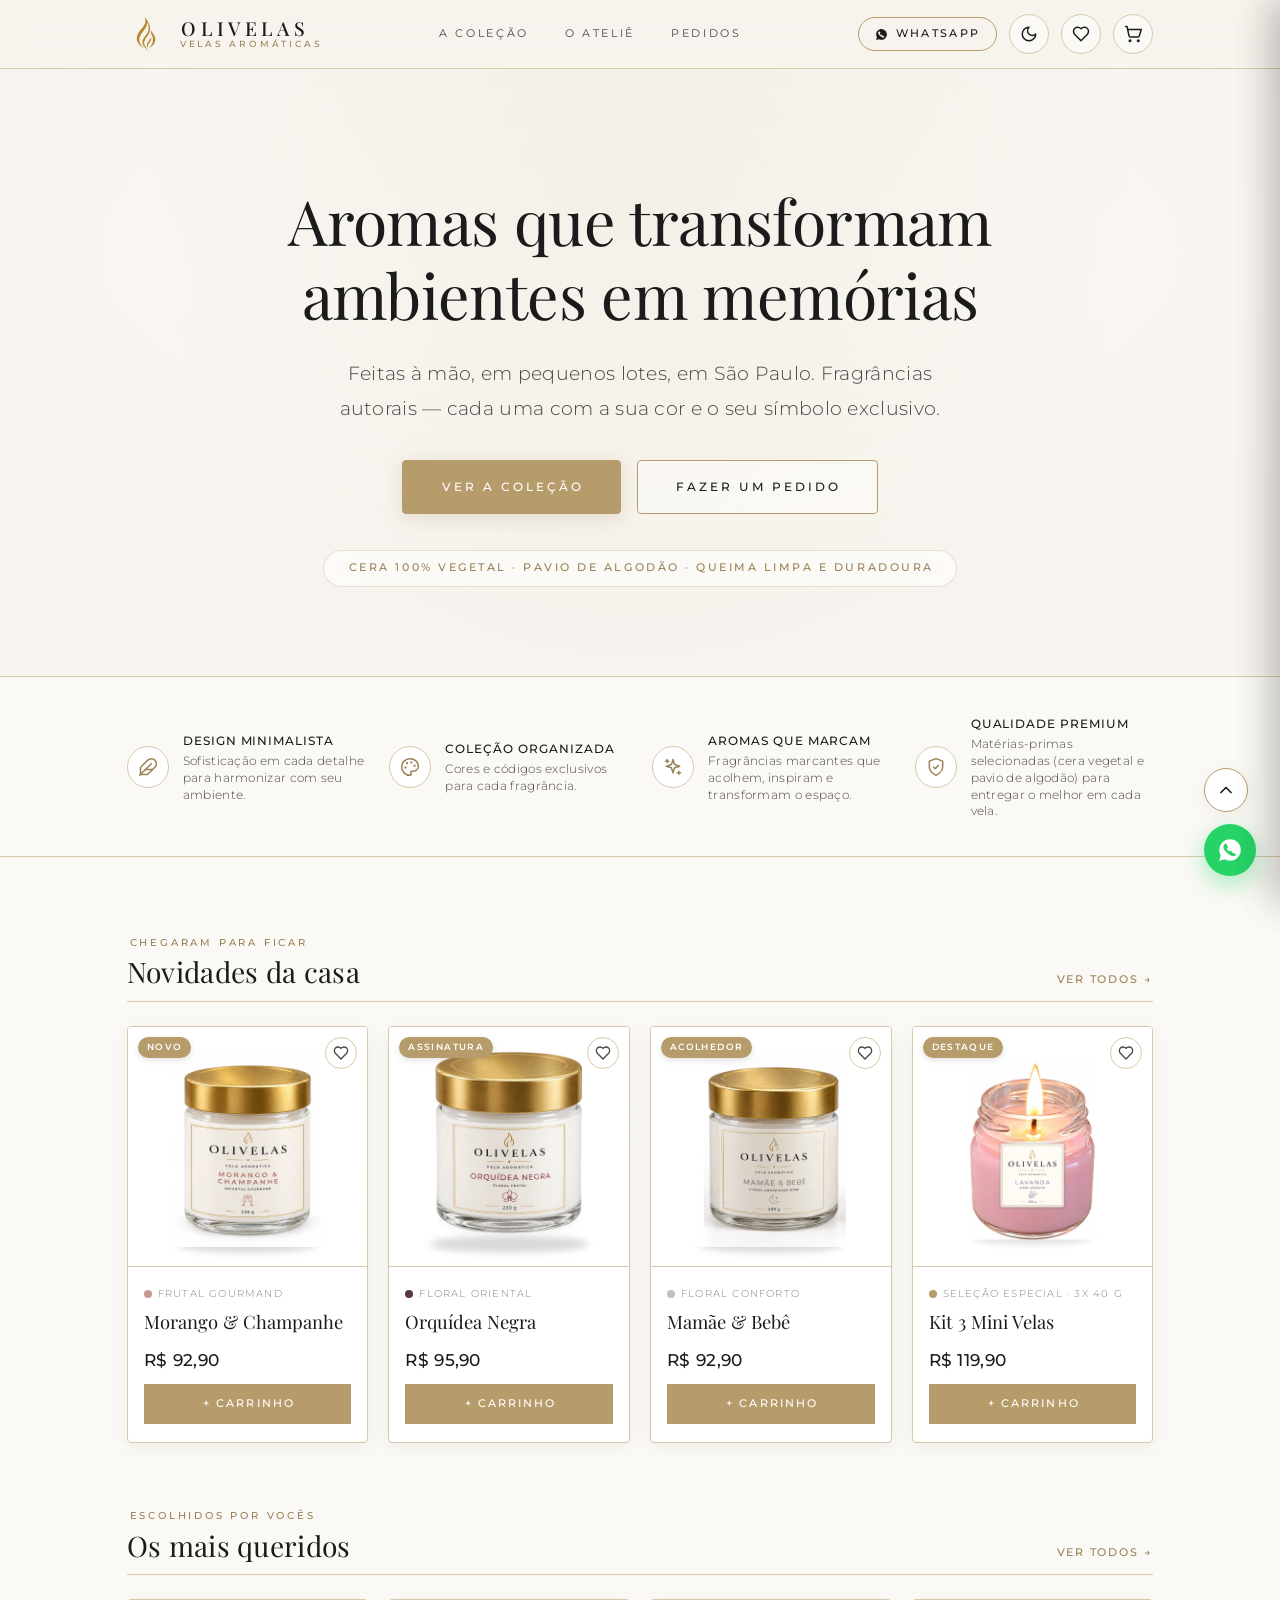
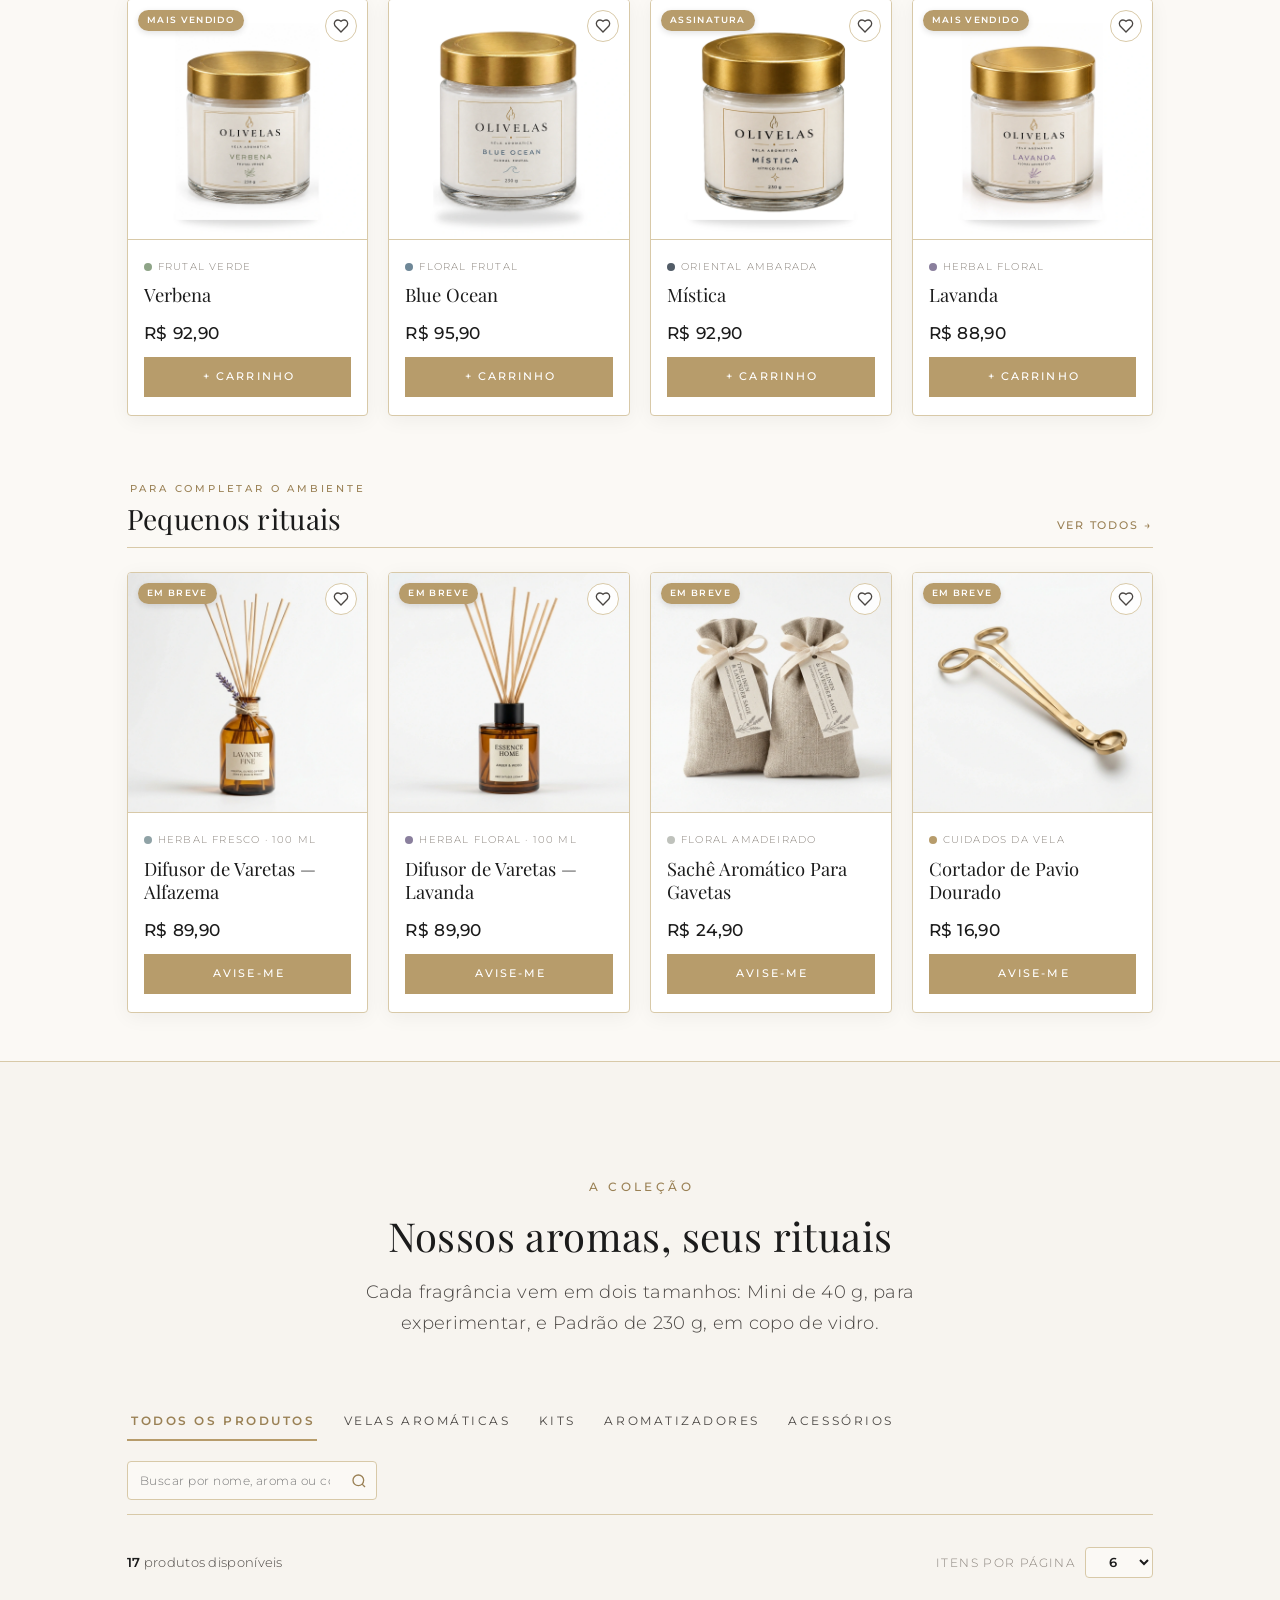
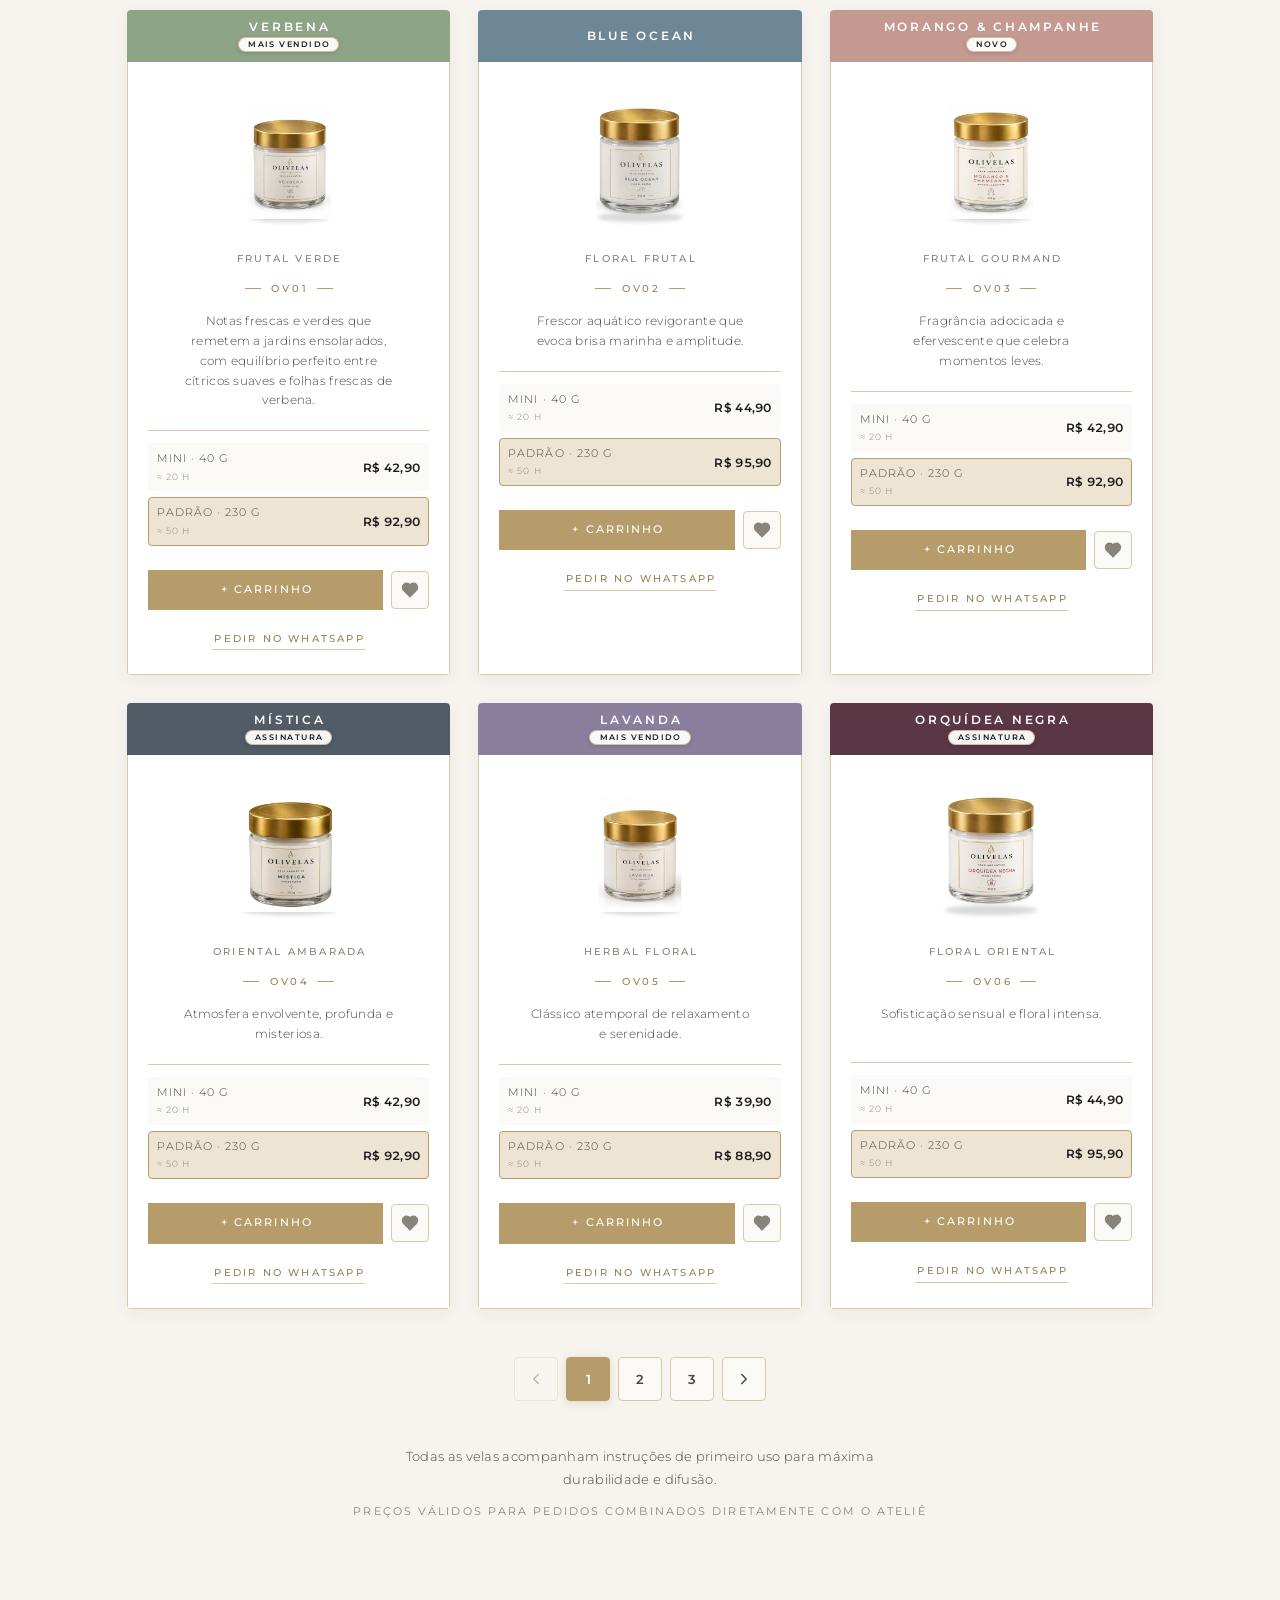
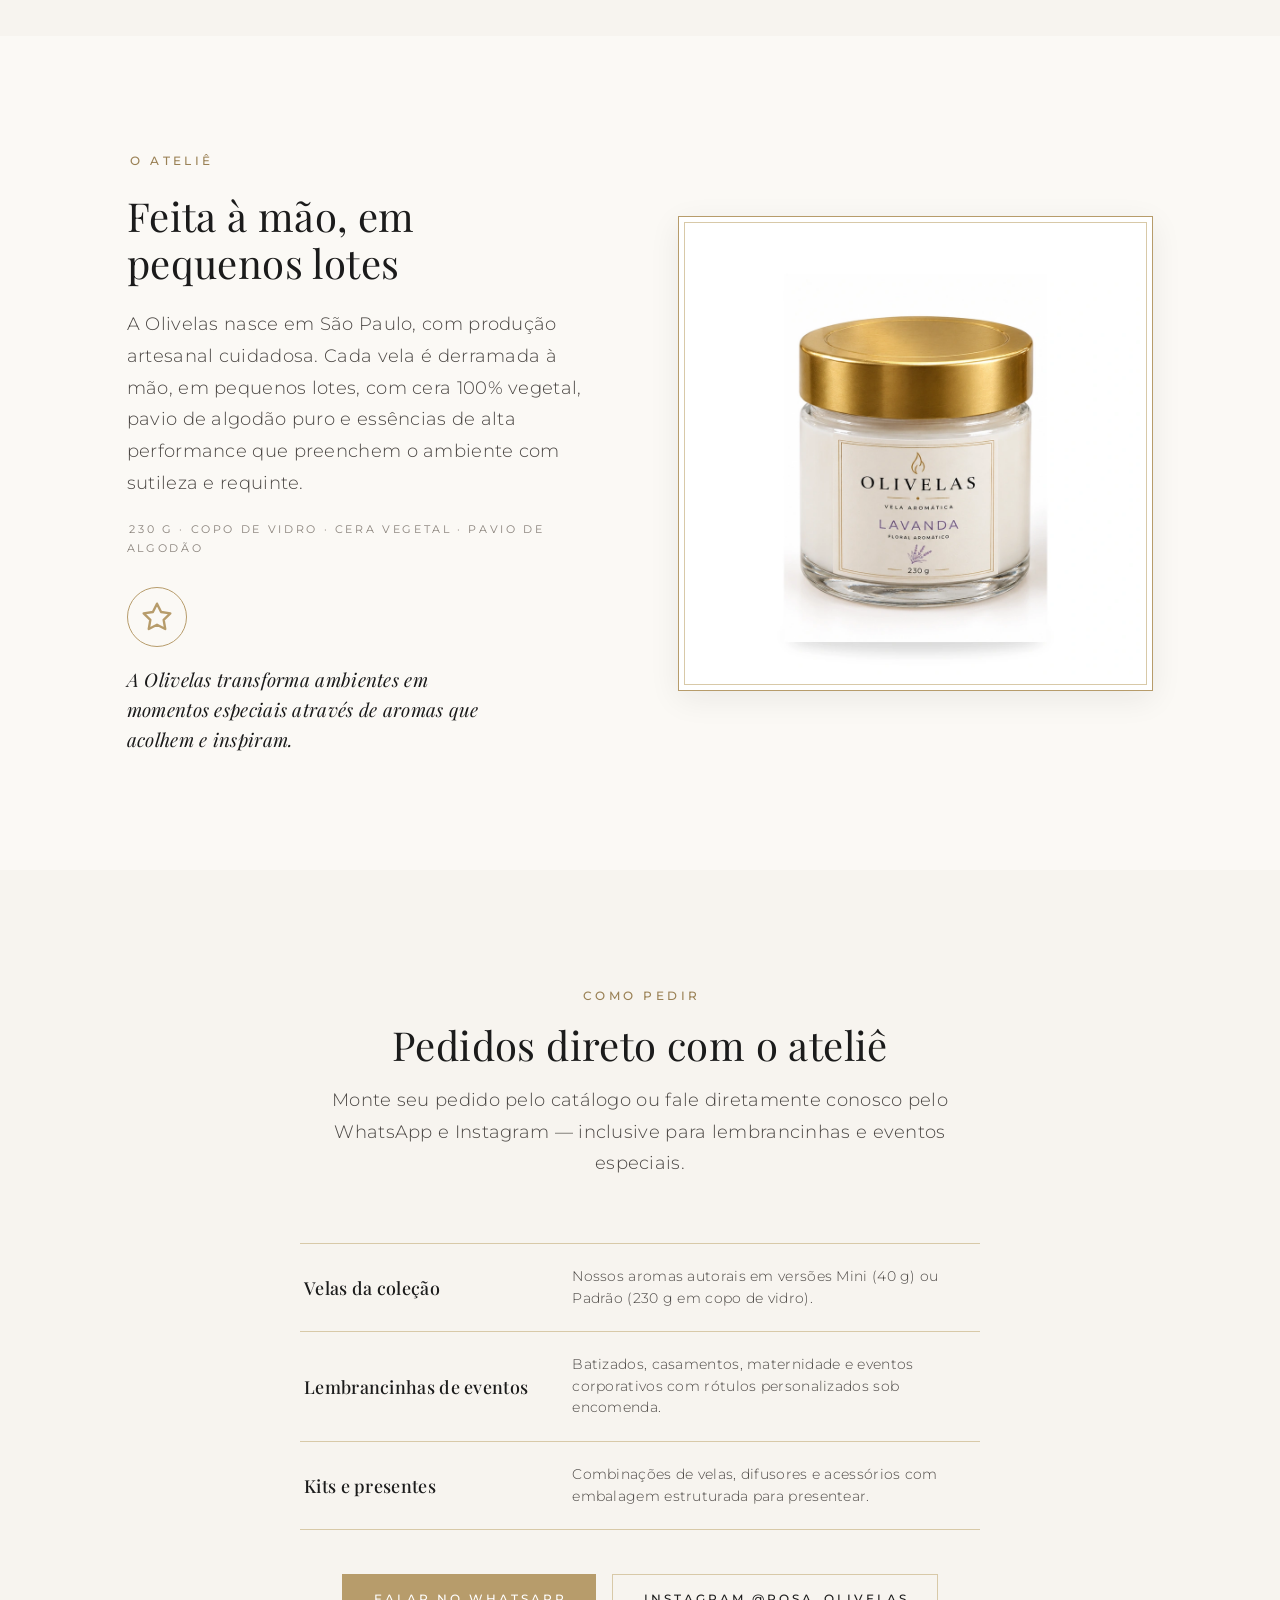
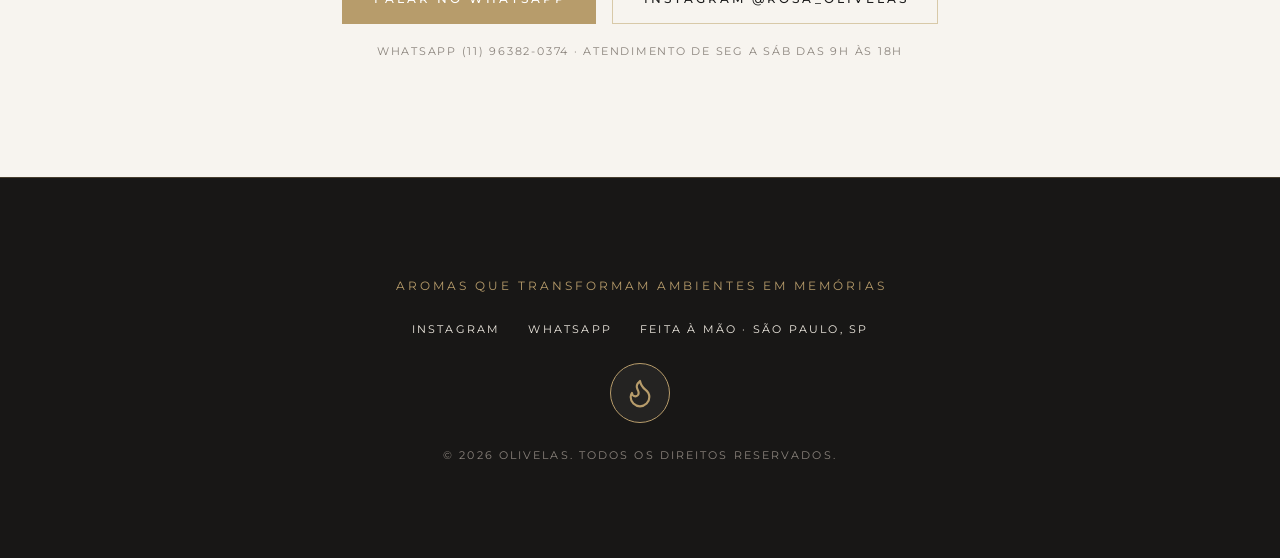
==== commit 15fe22f6: "feat: adicionar paginacao dinamica e seletor de itens por pagina na colecao (/novo)" ====
--- a/novo/index.html
+++ b/novo/index.html
@@ -168,10 +168,22 @@
           </div>
         </div>
 
+        <!-- Barra de Informações e Itens por página -->
+        <div class="catalog-toolbar">
+          <p class="results-info"><strong class="results-info__count" id="result-count">0</strong> produtos disponíveis</p>
+          <div class="page-size">
+            <label for="page-size-select">Itens por página</label>
+            <select id="page-size-select" class="select-control" aria-label="Itens por página"></select>
+          </div>
+        </div>
+
         <!-- Grid de Cards de Velas -->
         <div class="grid-scents" id="grid-scents" aria-live="polite">
           <!-- Renderizado dinamicamente via app.js -->
         </div>
+
+        <!-- Paginação de produtos -->
+        <nav class="pagination" id="pagination" aria-label="Paginação de produtos"></nav>
 
         <p class="catalog-note" id="colecao-note">Todas as velas acompanham instruções de primeiro uso para máxima durabilidade e difusão.</p>
         <p class="catalog-fine" id="colecao-fineprint">Preços válidos para pedidos combinados diretamente com o ateliê</p>
--- a/novo/assets/css/components.css
+++ b/novo/assets/css/components.css
@@ -823,3 +823,141 @@
   margin-top: auto;
   padding-top: 4px;
 }
+
+/* ==========================================================================
+   Catalog Toolbar & Pagination (Estilo Editorial & Padrão Layout Antigo)
+   ========================================================================== */
+
+.catalog-toolbar {
+  display: flex;
+  align-items: center;
+  justify-content: space-between;
+  gap: 16px;
+  flex-wrap: wrap;
+  margin-top: -12px;
+  margin-bottom: 32px;
+}
+
+.results-info {
+  font-family: var(--sans);
+  color: var(--text-soft);
+  font-size: 13px;
+  font-weight: 300;
+}
+
+.results-info__count {
+  font-weight: 600;
+  color: var(--text-main);
+}
+
+.page-size {
+  display: flex;
+  align-items: center;
+  gap: 10px;
+  font-family: var(--sans);
+  font-size: 11.5px;
+  letter-spacing: 0.12em;
+  text-transform: uppercase;
+  color: var(--text-mute);
+}
+
+.select-control {
+  border: 1px solid var(--border-subtle);
+  border-radius: var(--radius-sm);
+  background: var(--bg-surface);
+  color: var(--text-main);
+  font-family: var(--sans);
+  font-size: 12.5px;
+  font-weight: 600;
+  padding: 6px 14px;
+  cursor: pointer;
+  min-width: 68px;
+  text-align: center;
+  transition: all var(--t-fast);
+}
+
+.select-control:focus {
+  border-color: var(--gold);
+  background: var(--bg-card);
+  box-shadow: 0 0 0 3px var(--gold-tint);
+  outline: none;
+}
+
+.pagination {
+  display: flex;
+  align-items: center;
+  justify-content: center;
+  flex-wrap: wrap;
+  gap: 8px;
+  margin-top: 48px;
+}
+
+.page-btn {
+  min-width: 44px;
+  height: 44px;
+  padding-inline: 12px;
+  display: inline-flex;
+  align-items: center;
+  justify-content: center;
+  gap: 4px;
+  border: 1px solid var(--border-subtle);
+  border-radius: var(--radius-sm);
+  background: var(--bg-surface);
+  color: var(--text-soft);
+  font-family: var(--sans);
+  font-size: 13px;
+  font-weight: 600;
+  cursor: pointer;
+  transition: all var(--t-fast);
+}
+
+.page-btn:hover:not(:disabled):not(.active) {
+  border-color: var(--gold);
+  color: var(--text-main);
+  background: var(--gold-wash);
+}
+
+.page-btn.active {
+  background: var(--gold);
+  border-color: var(--gold);
+  color: #FFFFFF;
+  box-shadow: 0 2px 10px rgba(183, 156, 107, 0.3);
+}
+
+[data-theme="dark"] .page-btn.active {
+  background: var(--gold);
+  border-color: var(--gold);
+  color: #1A1816;
+}
+
+.page-btn:disabled {
+  opacity: 0.35;
+  cursor: default;
+}
+
+.page-btn svg {
+  width: 18px;
+  height: 18px;
+}
+
+.page-ellipsis {
+  color: var(--text-mute);
+  padding-inline: 8px;
+  font-weight: 600;
+}
+
+@media (max-width: 560px) {
+  .page-btn {
+    min-width: 38px;
+    height: 38px;
+    font-size: 12px;
+    padding-inline: 8px;
+  }
+  
+  .catalog-toolbar {
+    flex-direction: column;
+    align-items: flex-start;
+    gap: 10px;
+  }
+}
+
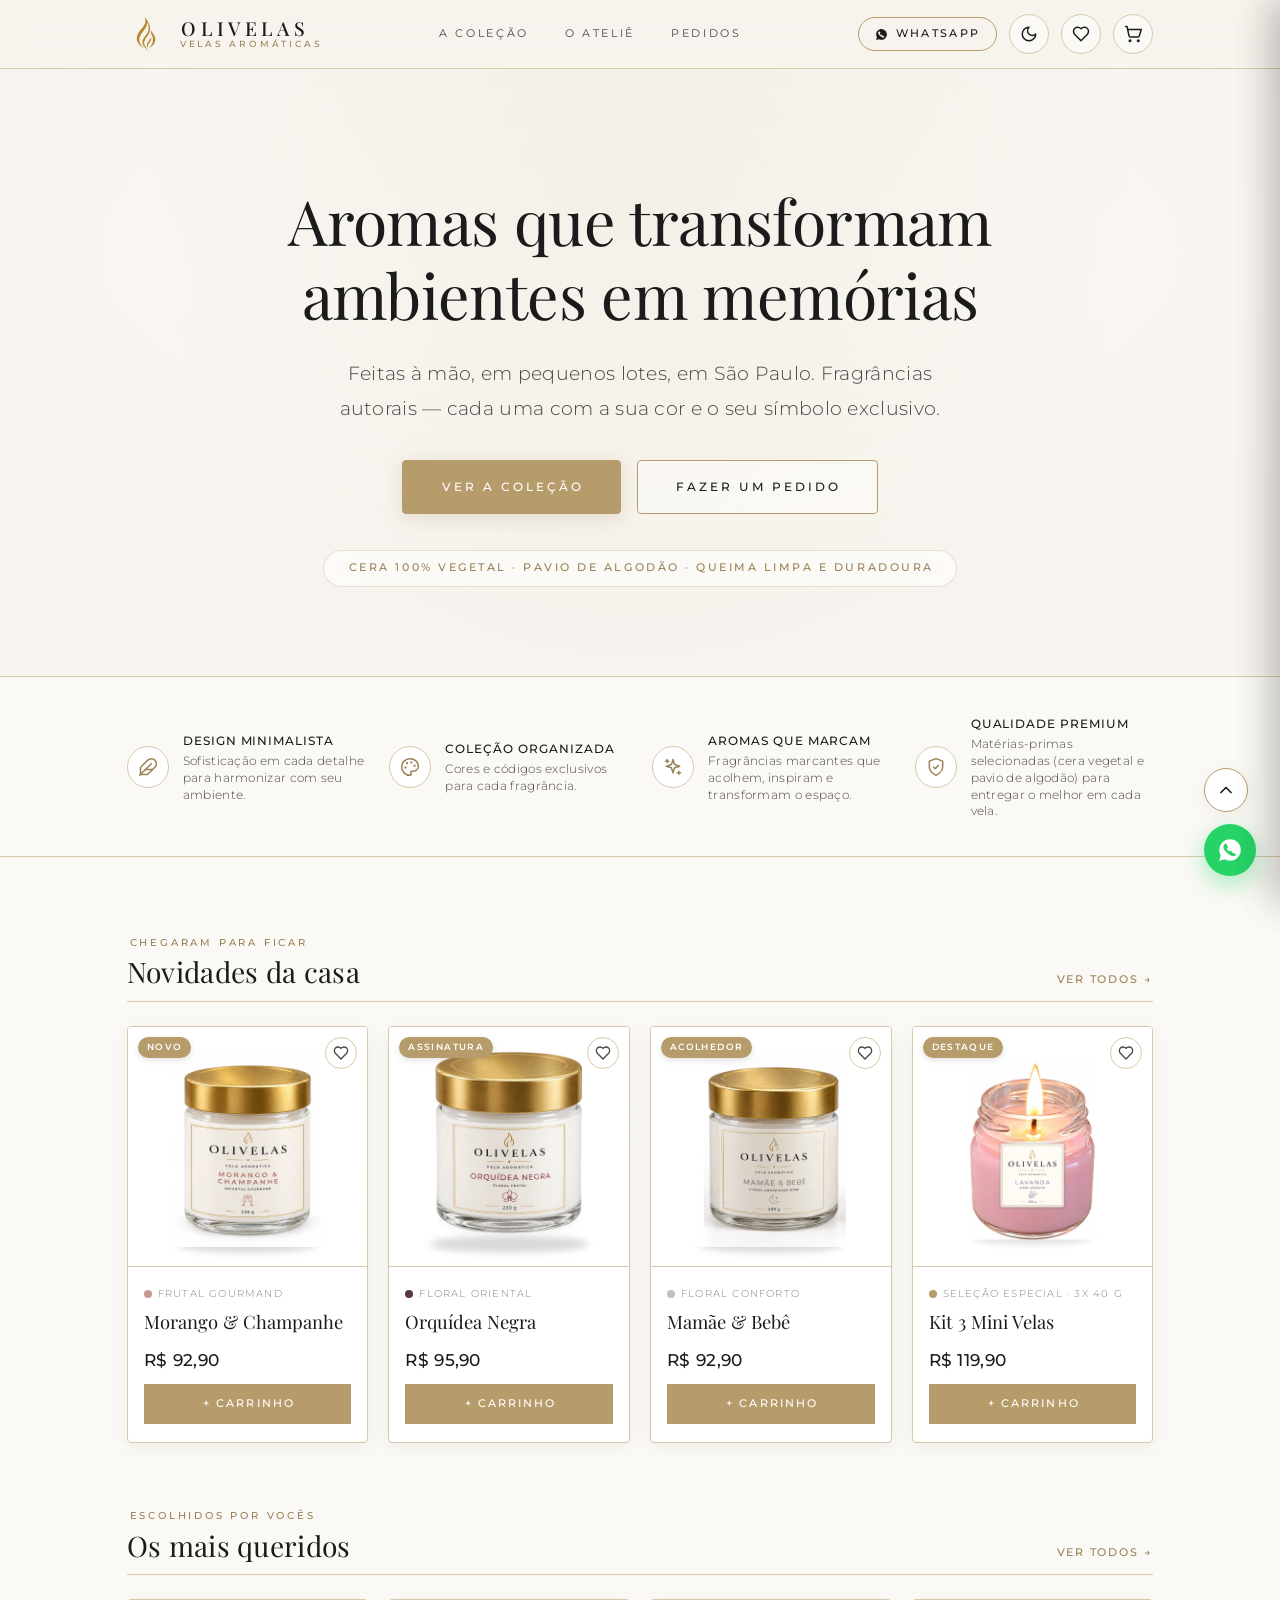
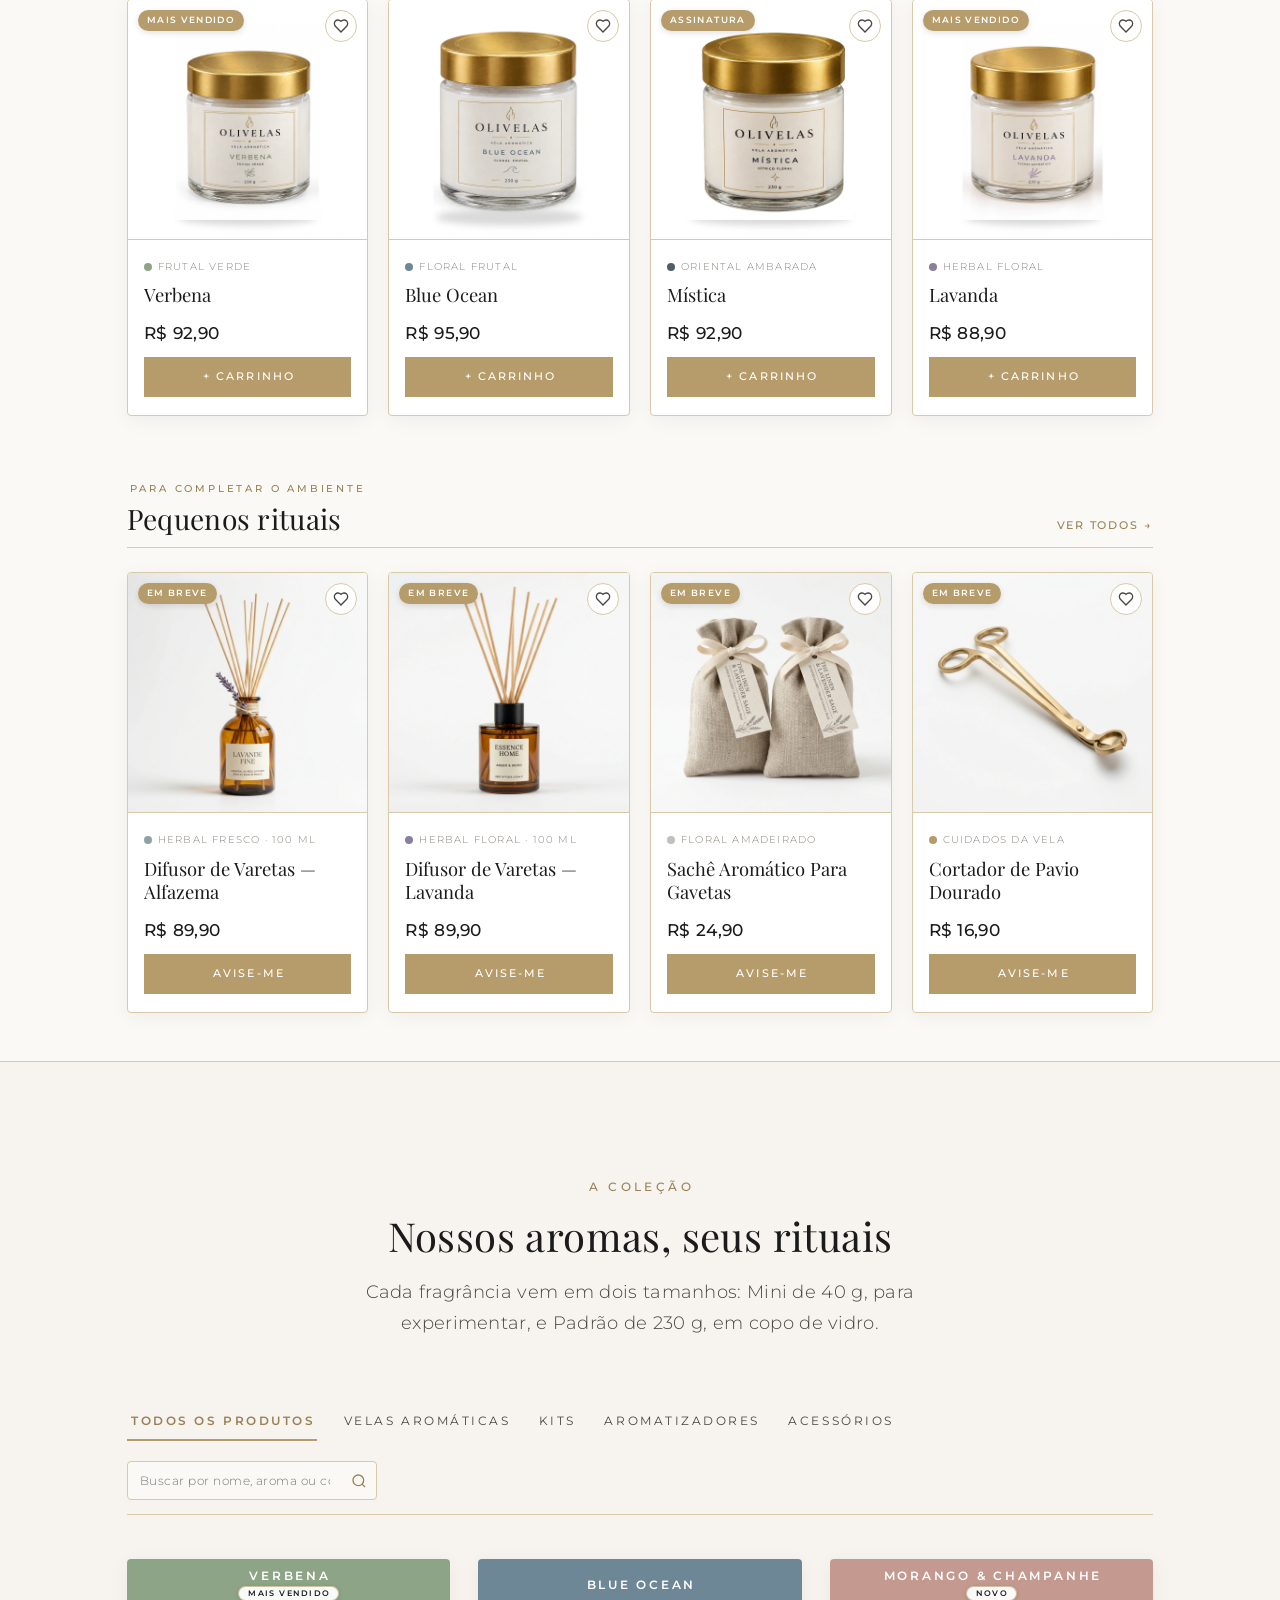
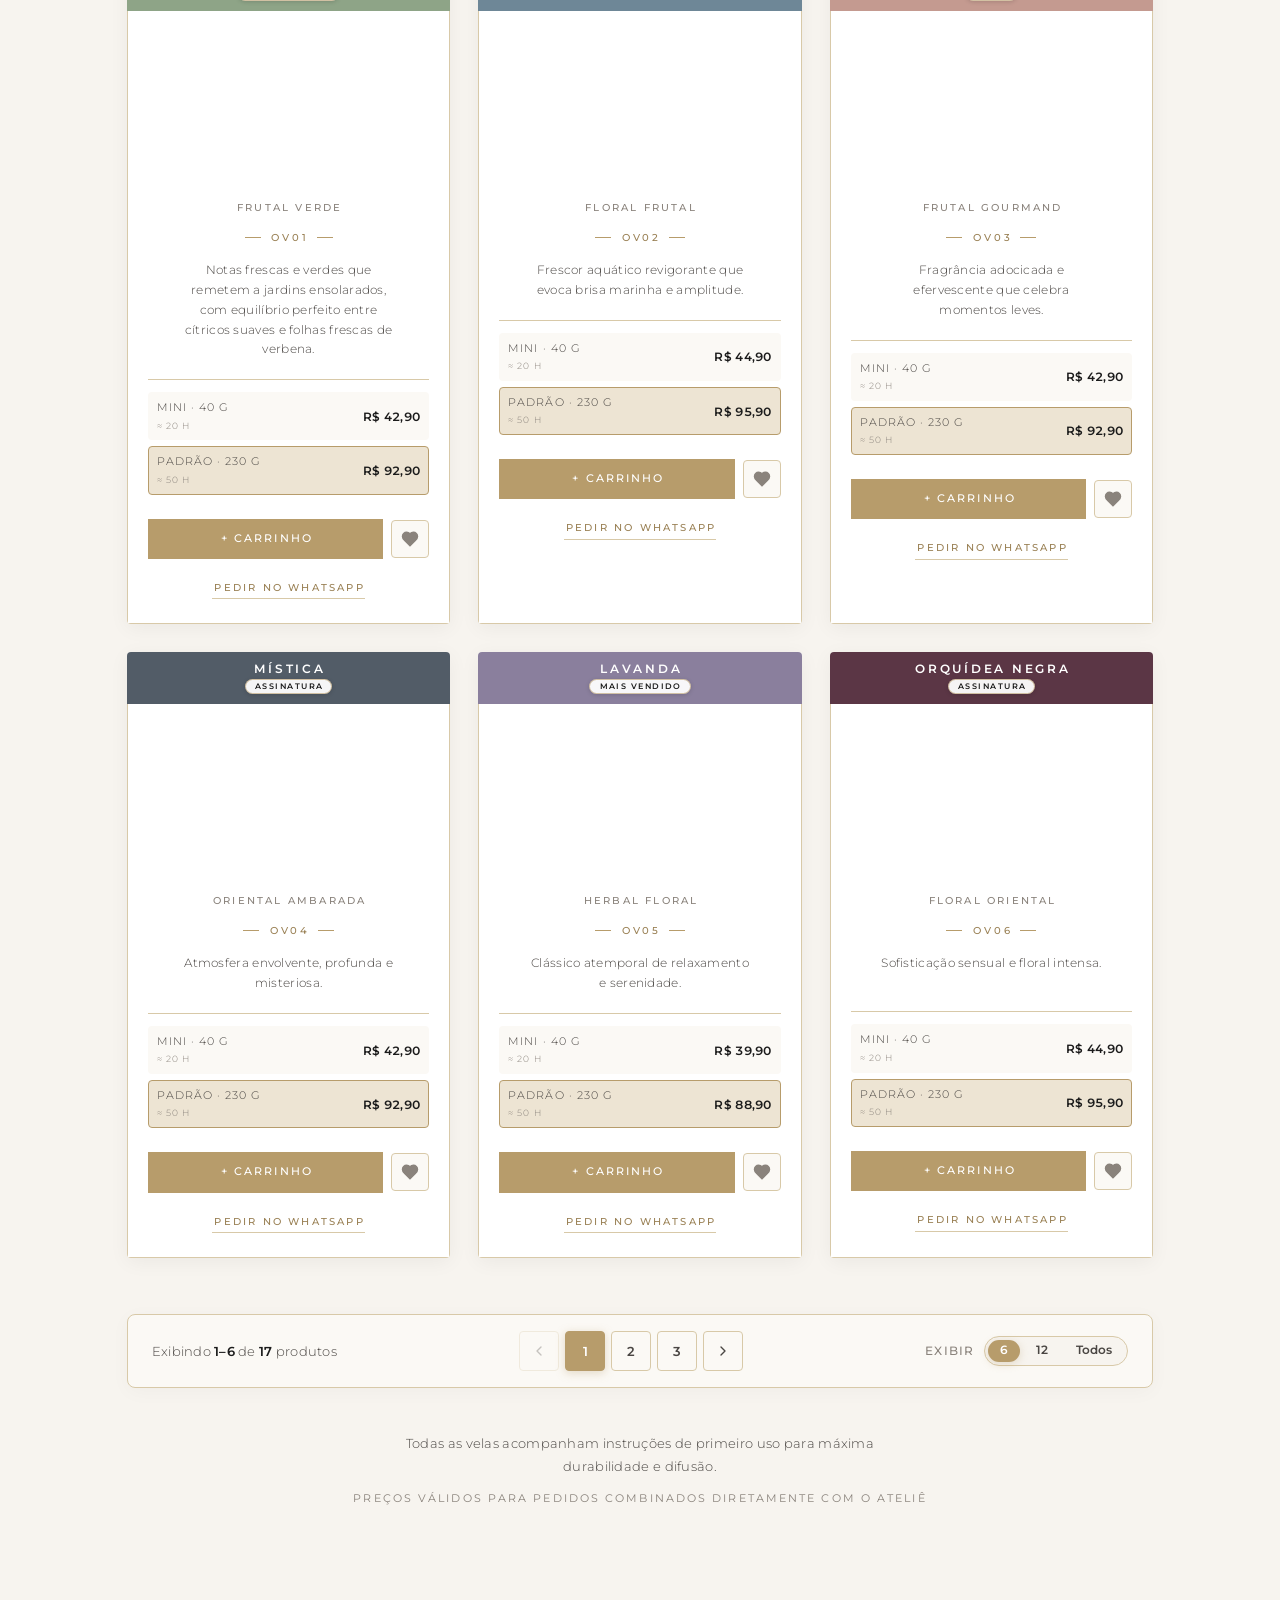
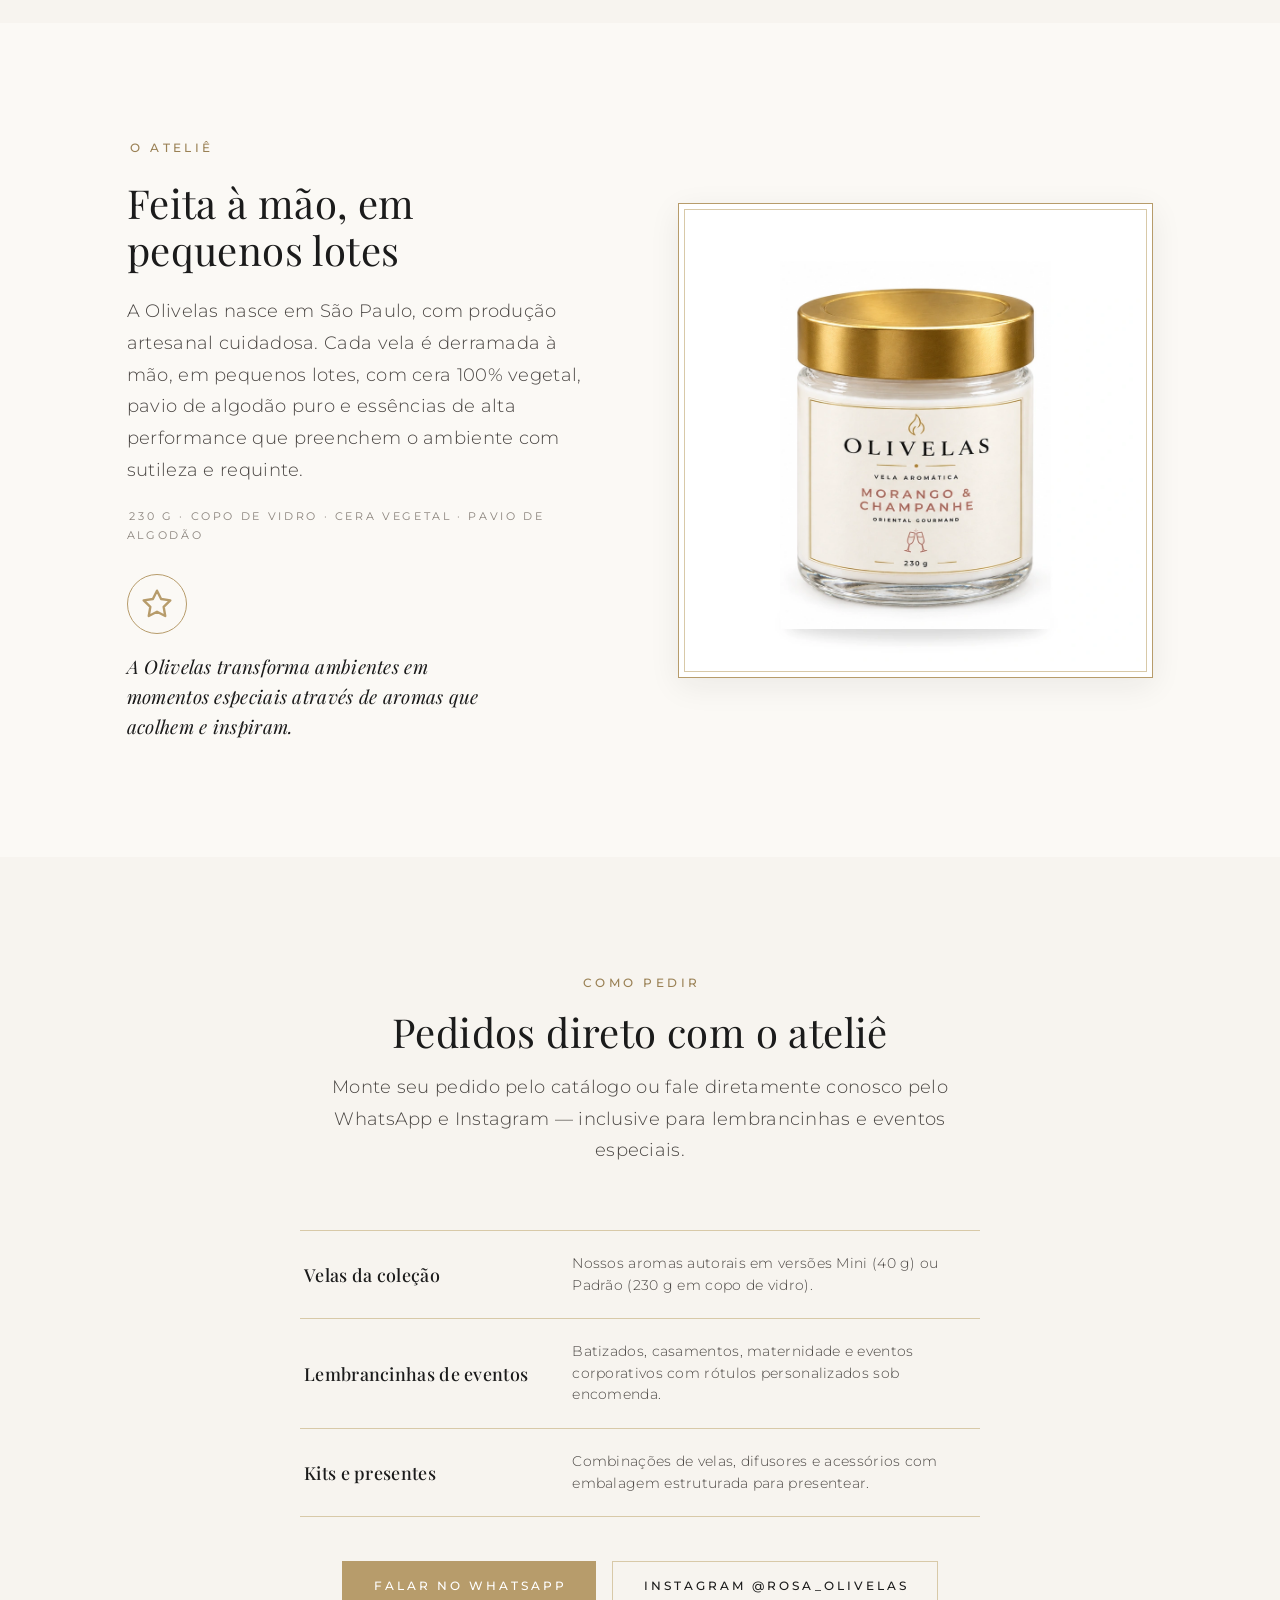
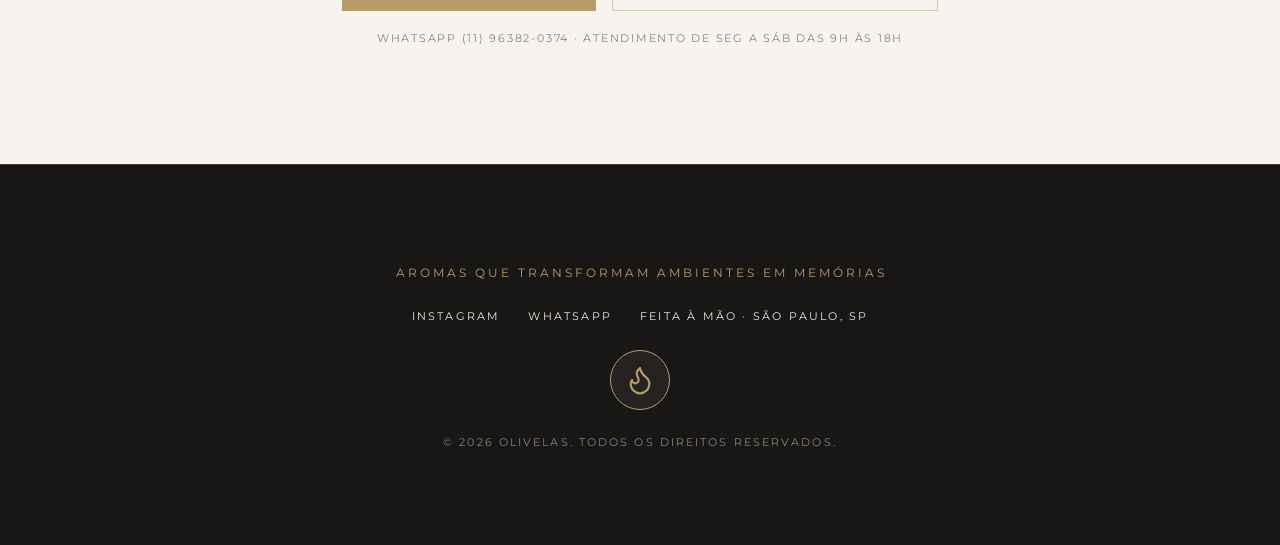
==== commit 947b1845: "feat: redesenhar barra de paginacao e seletor de itens por pagina com estilo editorial luxuoso (/nov" ====
--- a/novo/index.html
+++ b/novo/index.html
@@ -4,19 +4,38 @@
 <head>
   <meta charset="UTF-8">
   <meta name="viewport" content="width=device-width, initial-scale=1.0, viewport-fit=cover">
-  <meta name="robots" content="index, follow">
-  <meta name="description" content="Olivelas — Velas aromáticas artesanais de cera vegetal, aromatizadores e acessórios. Aromas que transformam ambientes em memórias.">
-  <meta name="theme-color" content="#1b1b1b">
-
-  <title>Olivelas — Velas Aromáticas Artesanais</title>
-
-  <!-- OpenGraph -->
+  <meta name="robots" content="index, follow, max-image-preview:large, max-snippet:-1, max-video-preview:-1">
+  <meta name="description" content="Olivelas — Velas aromáticas artesanais de cera 100% vegetal, difusores de ambiente e kits de mini velas feitas à mão em São Paulo. Aromas que transformam ambientes em memórias. Peça direto no WhatsApp.">
+  <meta name="keywords" content="velas aromáticas, velas artesanais, cera vegetal, aromatizadores de ambiente, difusor de varetas, mini velas, lembrancinhas de casamento, presentes perfumados, São Paulo, Olivelas">
+  <meta name="author" content="Olivelas">
+  <meta name="creator" content="Olivelas">
+  <meta name="publisher" content="Olivelas">
+  <meta name="geo.region" content="BR-SP">
+  <meta name="geo.placename" content="São Paulo, SP">
+  <meta name="theme-color" content="#1B1B1B">
+
+  <title>Olivelas — Velas Aromáticas Artesanais de Cera Vegetal | São Paulo</title>
+  <link rel="canonical" href="https://olivelas.com.br/novo/">
+
+  <!-- OpenGraph / Facebook -->
   <meta property="og:type" content="website">
   <meta property="og:site_name" content="OLIVELAS">
-  <meta property="og:title" content="Olivelas — Velas Aromáticas Artesanais">
-  <meta property="og:description" content="Velas artesanais de cera vegetal e aromas que transformam ambientes em memórias. Peça direto no WhatsApp.">
+  <meta property="og:title" content="Olivelas — Velas Aromáticas Artesanais de Cera Vegetal">
+  <meta property="og:description" content="Velas artesanais de cera vegetal, pavio de algodão e fragrâncias autorais feitas à mão em pequenos lotes em São Paulo. Peça direto no WhatsApp.">
+  <meta property="og:url" content="https://olivelas.com.br/novo/">
   <meta property="og:image" content="../assets/images/og-cover.webp">
+  <meta property="og:image:secure_url" content="../assets/images/og-cover.webp">
+  <meta property="og:image:width" content="1200">
+  <meta property="og:image:height" content="630">
+  <meta property="og:image:alt" content="Coleção de Velas Aromáticas Artesanais Olivelas">
   <meta property="og:locale" content="pt_BR">
+
+  <!-- Twitter Card -->
+  <meta name="twitter:card" content="summary_large_image">
+  <meta name="twitter:title" content="Olivelas — Velas Aromáticas Artesanais de Cera Vegetal">
+  <meta name="twitter:description" content="Aromas que transformam ambientes em memórias. Velas artesanais com cera vegetal e fragrâncias exclusivas.">
+  <meta name="twitter:image" content="../assets/images/og-cover.webp">
+  <meta name="twitter:image:alt" content="Olivelas — Velas Aromáticas Artesanais">
 
   <!-- Favicons -->
   <link rel="icon" type="image/png" sizes="32x32" href="../assets/images/icons/favicon-32.png">
@@ -26,6 +45,59 @@
   <link rel="preconnect" href="https://fonts.googleapis.com">
   <link rel="preconnect" href="https://fonts.gstatic.com" crossorigin>
   <link rel="stylesheet" href="https://fonts.googleapis.com/css2?family=Playfair+Display:ital,wght@0,400;0,500;0,600;1,400&family=Montserrat:wght@300;400;500;600;700&display=swap">
+
+  <!-- Schema.org JSON-LD Structured Data -->
+  <script type="application/ld+json">
+  {
+    "@context": "https://schema.org",
+    "@graph": [
+      {
+        "@type": "LocalBusiness",
+        "@id": "https://olivelas.com.br/#store",
+        "name": "Olivelas — Velas Aromáticas Artesanais",
+        "alternateName": "Olivelas",
+        "url": "https://olivelas.com.br/novo/",
+        "logo": "https://olivelas.com.br/assets/images/monogram.svg",
+        "image": "https://olivelas.com.br/assets/images/og-cover.webp",
+        "description": "Ateliê de velas aromáticas artesanais de cera vegetal, difusores de varetas e acessórios perfumados feitos à mão em pequenos lotes em São Paulo.",
+        "telephone": "+5511963820374",
+        "email": "contato@olivelas.com.br",
+        "priceRange": "$$",
+        "address": {
+          "@type": "PostalAddress",
+          "addressLocality": "São Paulo",
+          "addressRegion": "SP",
+          "addressCountry": "BR"
+        },
+        "geo": {
+          "@type": "GeoCoordinates",
+          "latitude": -23.55052,
+          "longitude": -46.633308
+        },
+        "openingHoursSpecification": {
+          "@type": "OpeningHoursSpecification",
+          "dayOfWeek": ["Monday", "Tuesday", "Wednesday", "Thursday", "Friday", "Saturday"],
+          "opens": "09:00",
+          "closes": "18:00"
+        },
+        "sameAs": [
+          "https://instagram.com/rosa_olivelas"
+        ]
+      },
+      {
+        "@type": "WebSite",
+        "@id": "https://olivelas.com.br/#website",
+        "url": "https://olivelas.com.br/novo/",
+        "name": "Olivelas",
+        "description": "Aromas que transformam ambientes em memórias",
+        "inLanguage": "pt-BR",
+        "publisher": {
+          "@id": "https://olivelas.com.br/#store"
+        }
+      }
+    ]
+  }
+  </script>
 
   <!-- Stylesheets -->
   <link rel="stylesheet" href="assets/css/variables.css">
@@ -36,13 +108,13 @@
 </head>
 
 <body>
-  <a class="skip-link" href="#colecao">Pular para o conteúdo</a>
+  <a class="skip-link" href="#colecao">Pular para o catálogo de produtos</a>
 
   <!-- Topbar / Header -->
-  <header class="topbar" id="topo">
+  <header class="topbar" id="topo" role="banner">
     <div class="wrap">
-      <a class="brand" href="#topo" aria-label="OLIVELAS — início">
-        <img class="brand-monogram" src="../assets/images/monogram.svg" alt="" width="38" height="38" fetchpriority="high">
+      <a class="brand" href="#topo" aria-label="OLIVELAS — Página Inicial">
+        <img class="brand-monogram" src="../assets/images/monogram.svg" alt="Monograma Olivelas" width="38" height="38" fetchpriority="high">
         <span class="brand-text">
           <strong class="brand-name">OLIVELAS</strong>
           <small class="brand-slogan">Velas Aromáticas</small>
@@ -56,38 +128,38 @@
       </nav>
 
       <div class="topbar-actions">
-        <a class="wa-pill" href="https://wa.me/5511963820374?text=Oi!%20Vim%20pelo%20site%20da%20Olivelas." target="_blank" rel="noopener" aria-label="WhatsApp Olivelas">
-          <svg viewBox="0 0 24 24"><path d="M12.04 2C6.58 2 2.13 6.45 2.13 11.91c0 1.75.46 3.45 1.32 4.95L2 22l5.25-1.38a9.9 9.9 0 0 0 4.79 1.22h.01c5.46 0 9.9-4.45 9.9-9.91 0-2.65-1.03-5.14-2.9-7.02A9.82 9.82 0 0 0 12.04 2Zm5.83 14.12c-.25.7-1.45 1.33-2 1.38-.51.05-1.16.07-1.87-.12-.43-.11-.99-.32-1.7-.63-3.01-1.3-4.97-4.32-5.12-4.52-.15-.2-1.22-1.62-1.22-3.1 0-1.47.77-2.19 1.05-2.49.27-.3.6-.37.8-.37h.57c.18.01.43-.07.67.51.25.6.85 2.07.92 2.22.07.15.12.33.03.53-.1.2-.15.32-.29.5-.15.17-.31.39-.44.52-.15.15-.3.31-.13.6.17.3.76 1.25 1.63 2.03.1.09.19.14.29.19.1.05.23.06.32-.04.1-.11.42-.49.53-.66.11-.17.23-.14.39-.08.15.05.98.46 1.15.55.17.08.28.12.32.2.05.06.05.37-.11.78Z"/></svg>
+        <a class="wa-pill" href="https://wa.me/5511963820374?text=Oi!%20Vim%20pelo%20site%20da%20Olivelas." target="_blank" rel="noopener noreferrer" aria-label="Atendimento no WhatsApp da Olivelas">
+          <svg viewBox="0 0 24 24" aria-hidden="true"><path d="M12.04 2C6.58 2 2.13 6.45 2.13 11.91c0 1.75.46 3.45 1.32 4.95L2 22l5.25-1.38a9.9 9.9 0 0 0 4.79 1.22h.01c5.46 0 9.9-4.45 9.9-9.91 0-2.65-1.03-5.14-2.9-7.02A9.82 9.82 0 0 0 12.04 2Zm5.83 14.12c-.25.7-1.45 1.33-2 1.38-.51.05-1.16.07-1.87-.12-.43-.11-.99-.32-1.7-.63-3.01-1.3-4.97-4.32-5.12-4.52-.15-.2-1.22-1.62-1.22-3.1 0-1.47.77-2.19 1.05-2.49.27-.3.6-.37.8-.37h.57c.18.01.43-.07.67.51.25.6.85 2.07.92 2.22.07.15.12.33.03.53-.1.2-.15.32-.29.5-.15.17-.31.39-.44.52-.15.15-.3.31-.13.6.17.3.76 1.25 1.63 2.03.1.09.19.14.29.19.1.05.23.06.32-.04.1-.11.42-.49.53-.66.11-.17.23-.14.39-.08.15.05.98.46 1.15.55.17.08.28.12.32.2.05.06.05.37-.11.78Z"/></svg>
           <span>WhatsApp</span>
         </a>
 
-        <button type="button" class="icon-btn" data-action="toggle-theme" aria-label="Alternar tema">
+        <button type="button" class="icon-btn" data-action="toggle-theme" aria-label="Alternar entre modo claro e escuro">
           <!-- Renderizado via JS -->
         </button>
 
-        <button type="button" class="icon-btn" data-action="open-favs" aria-label="Ver favoritos">
-          <svg viewBox="0 0 24 24" fill="none" stroke="currentColor" stroke-width="2" stroke-linecap="round" stroke-linejoin="round"><path d="M19 14c1.49-1.46 3-3.21 3-5.5A5.5 5.5 0 0 0 16.5 3c-1.76 0-3 .5-4.5 2-1.5-1.5-2.74-2-4.5-2A5.5 5.5 0 0 0 2 8.5c0 2.3 1.5 4.05 3 5.5l7 7Z"/></svg>
-          <span class="badge-count fav-count-badge" style="display:none;">0</span>
+        <button type="button" class="icon-btn" data-action="open-favs" aria-label="Ver lista de favoritos">
+          <svg viewBox="0 0 24 24" fill="none" stroke="currentColor" stroke-width="2" stroke-linecap="round" stroke-linejoin="round" aria-hidden="true"><path d="M19 14c1.49-1.46 3-3.21 3-5.5A5.5 5.5 0 0 0 16.5 3c-1.76 0-3 .5-4.5 2-1.5-1.5-2.74-2-4.5-2A5.5 5.5 0 0 0 2 8.5c0 2.3 1.5 4.05 3 5.5l7 7Z"/></svg>
+          <span class="badge-count fav-count-badge" style="display:none;" aria-live="polite">0</span>
         </button>
 
-        <button type="button" class="icon-btn" data-action="open-cart" aria-label="Abrir carrinho">
-          <svg viewBox="0 0 24 24" fill="none" stroke="currentColor" stroke-width="2" stroke-linecap="round" stroke-linejoin="round"><circle cx="8" cy="21" r="1"/><circle cx="19" cy="21" r="1"/><path d="M2.05 2.05h2l2.66 12.42a2 2 0 0 0 2 1.58h9.78a2 2 0 0 0 1.95-1.57L23 6.05H5.12"/></svg>
-          <span class="badge-count cart-count-badge" style="display:none;">0</span>
+        <button type="button" class="icon-btn" data-action="open-cart" aria-label="Abrir carrinho de compras">
+          <svg viewBox="0 0 24 24" fill="none" stroke="currentColor" stroke-width="2" stroke-linecap="round" stroke-linejoin="round" aria-hidden="true"><circle cx="8" cy="21" r="1"/><circle cx="19" cy="21" r="1"/><path d="M2.05 2.05h2l2.66 12.42a2 2 0 0 0 2 1.58h9.78a2 2 0 0 0 1.95-1.57L23 6.05H5.12"/></svg>
+          <span class="badge-count cart-count-badge" style="display:none;" aria-live="polite">0</span>
         </button>
       </div>
     </div>
   </header>
 
-  <main>
+  <main id="conteudo-principal" role="main">
     <!-- Hero Section -->
-    <section class="hero" aria-label="Apresentação da marca">
+    <section class="hero" aria-labelledby="hero-title">
       <div class="wrap inner">
         <h1 class="display" id="hero-title">Aromas que transformam ambientes em memórias</h1>
         <p class="lead" id="hero-lead">Feitas à mão, em pequenos lotes, em São Paulo. Fragrâncias autorais — cada uma com a sua cor e o seu símbolo exclusivo.</p>
         
         <div class="cta">
-          <a class="btn btn--gold" id="hero-cta-colecao" href="#colecao">Ver a coleção</a>
-          <a class="btn btn--ghost" id="hero-cta-pedido" href="#comprar">Fazer um pedido</a>
+          <a class="btn btn--gold" id="hero-cta-colecao" href="#colecao" aria-label="Conhecer a coleção de velas e aromatizadores">Ver a coleção</a>
+          <a class="btn btn--ghost" id="hero-cta-pedido" href="#comprar" aria-label="Fazer um pedido personalizado">Fazer um pedido</a>
         </div>
 
         <p class="prelaunch" id="hero-prelaunch">Cera 100% vegetal · Pavio de algodão · Queima limpa e duradoura</p>
@@ -95,7 +167,7 @@
     </section>
 
     <!-- Pilares de Qualidade -->
-    <section class="benefits-strip" aria-label="Pilares da marca">
+    <section class="benefits-strip" aria-label="Diferenciais e pilares da marca">
       <div class="wrap benefits-grid" id="benefits-grid">
         <div class="benefit-item">
           <div class="benefit-icon" aria-hidden="true">
@@ -154,26 +226,18 @@
 
         <!-- Filtros & Busca -->
         <div class="catalog-filter-bar">
-          <div class="category-nav-pills" id="category-nav-pills" role="tablist" aria-label="Filtrar por categoria">
-            <button type="button" class="cat-pill is-active" data-category="todos">Todos os produtos</button>
-            <button type="button" class="cat-pill" data-category="velas">Velas Aromáticas</button>
-            <button type="button" class="cat-pill" data-category="kits">Kits</button>
-            <button type="button" class="cat-pill" data-category="aromatizadores">Aromatizadores</button>
-            <button type="button" class="cat-pill" data-category="acessorios">Acessórios</button>
+          <div class="category-nav-pills" id="category-nav-pills" role="tablist" aria-label="Filtrar por categoria de produtos">
+            <button type="button" class="cat-pill is-active" data-category="todos" role="tab" aria-selected="true" aria-controls="grid-scents">Todos os produtos</button>
+            <button type="button" class="cat-pill" data-category="velas" role="tab" aria-selected="false" aria-controls="grid-scents">Velas Aromáticas</button>
+            <button type="button" class="cat-pill" data-category="kits" role="tab" aria-selected="false" aria-controls="grid-scents">Kits</button>
+            <button type="button" class="cat-pill" data-category="aromatizadores" role="tab" aria-selected="false" aria-controls="grid-scents">Aromatizadores</button>
+            <button type="button" class="cat-pill" data-category="acessorios" role="tab" aria-selected="false" aria-controls="grid-scents">Acessórios</button>
           </div>
 
           <div class="catalog-search-wrap">
+            <label for="catalog-search-input" class="visually-hidden">Buscar produtos por nome, aroma ou código</label>
             <input type="search" id="catalog-search-input" class="catalog-search-input" placeholder="Buscar por nome, aroma ou código..." aria-label="Buscar produtos">
-            <svg class="catalog-search-icon" viewBox="0 0 24 24" width="16" height="16" fill="none" stroke="currentColor" stroke-width="2"><circle cx="11" cy="11" r="8"/><path d="m21 21-4.3-4.3"/></svg>
-          </div>
-        </div>
-
-        <!-- Barra de Informações e Itens por página -->
-        <div class="catalog-toolbar">
-          <p class="results-info"><strong class="results-info__count" id="result-count">0</strong> produtos disponíveis</p>
-          <div class="page-size">
-            <label for="page-size-select">Itens por página</label>
-            <select id="page-size-select" class="select-control" aria-label="Itens por página"></select>
+            <svg class="catalog-search-icon" viewBox="0 0 24 24" width="16" height="16" fill="none" stroke="currentColor" stroke-width="2" aria-hidden="true"><circle cx="11" cy="11" r="8"/><path d="m21 21-4.3-4.3"/></svg>
           </div>
         </div>
 
@@ -182,8 +246,21 @@
           <!-- Renderizado dinamicamente via app.js -->
         </div>
 
-        <!-- Paginação de produtos -->
-        <nav class="pagination" id="pagination" aria-label="Paginação de produtos"></nav>
+        <!-- Barra Editorial de Paginação e Controles -->
+        <div class="catalog-pagination-bar" id="pagination-bar" aria-label="Controles de navegação da coleção">
+          <div class="pagination-info" id="pagination-info" aria-live="polite">
+            <span id="pagination-info-text">Exibindo <strong id="result-count">0</strong> produtos</span>
+          </div>
+
+          <nav class="pagination" id="pagination" aria-label="Navegação da paginação de produtos"></nav>
+
+          <div class="pagination-page-size" id="page-size-container">
+            <span class="page-size-label">Exibir</span>
+            <div class="page-size-pills" id="page-size-pills" role="group" aria-label="Quantidade de produtos por página">
+              <!-- Renderizado dinamicamente via app.js -->
+            </div>
+          </div>
+        </div>
 
         <p class="catalog-note" id="colecao-note">Todas as velas acompanham instruções de primeiro uso para máxima durabilidade e difusão.</p>
         <p class="catalog-fine" id="colecao-fineprint">Preços válidos para pedidos combinados diretamente com o ateliê</p>
@@ -191,7 +268,7 @@
     </section>
 
     <!-- O Ateliê / Manifesto -->
-    <section class="block" id="sobre" style="background:var(--cream-warm);" aria-labelledby="sobre-title">
+    <section class="block" id="sobre" style="background:var(--cream-warm);" aria-labelledby="atelie-title">
       <div class="wrap about-grid">
         <div class="about-copy">
           <p class="eyebrow" id="atelie-eyebrow">O ateliê</p>
@@ -200,7 +277,7 @@
           <p class="spec" id="atelie-spec">230 g &nbsp;·&nbsp; copo de vidro com tampa dourada &nbsp;·&nbsp; cera vegetal &nbsp;·&nbsp; pavio de algodão</p>
           
           <div class="tagline">
-            <span class="seal">
+            <span class="seal" aria-hidden="true">
               <svg viewBox="0 0 24 24" fill="none" stroke="var(--gold)" stroke-width="1.8" stroke-linecap="round" stroke-linejoin="round">
                 <path d="M12 2l3.09 6.26L22 9.27l-5 4.87 1.18 6.88L12 17.77l-6.18 3.25L7 14.14 2 9.27l6.91-1.01L12 2z"/>
               </svg>
@@ -211,14 +288,14 @@
 
         <div class="about-photo">
           <div class="framed" style="margin-top:0;">
-            <img id="atelie-random-photo" src="../assets/images/products/verbena.webp" alt="Ateliê Olivelas — Vela artesanal" loading="lazy">
+            <img id="atelie-random-photo" src="../assets/images/products/verbena.webp" alt="Ateliê Olivelas — Produção artesanal de velas com cera 100% vegetal em São Paulo" loading="lazy" width="460" height="460">
           </div>
         </div>
       </div>
     </section>
 
     <!-- Como Pedir / Encomendas -->
-    <section class="block buy" id="comprar" aria-labelledby="comprar-title">
+    <section class="block buy" id="comprar" aria-labelledby="pedir-title">
       <div class="wrap">
         <div class="block-head">
           <p class="eyebrow" id="pedir-eyebrow">Como pedir</p>
@@ -242,8 +319,8 @@
         </div>
 
         <div class="cta">
-          <a class="btn btn--gold" id="pedir-btn-wa" href="https://wa.me/5511963820374?text=Oi!%20Quero%20fazer%20um%20pedido%20na%20Olivelas." target="_blank" rel="noopener">Falar no WhatsApp</a>
-          <a class="btn btn--ghost" id="pedir-btn-insta" href="https://instagram.com/rosa_olivelas" target="_blank" rel="noopener">Instagram @rosa_olivelas</a>
+          <a class="btn btn--gold" id="pedir-btn-wa" href="https://wa.me/5511963820374?text=Oi!%20Quero%20fazer%20um%20pedido%20na%20Olivelas." target="_blank" rel="noopener noreferrer" aria-label="Enviar mensagem no WhatsApp da Olivelas">Falar no WhatsApp</a>
+          <a class="btn btn--ghost" id="pedir-btn-insta" href="https://instagram.com/rosa_olivelas" target="_blank" rel="noopener noreferrer" aria-label="Visitar perfil da Olivelas no Instagram">Instagram @rosa_olivelas</a>
         </div>
 
         <p class="fineprint" id="pedir-fineprint">WhatsApp (11) 96382-0374 &nbsp;·&nbsp; Atendimento de Seg a Sáb das 9h às 18h</p>
@@ -252,17 +329,17 @@
   </main>
 
   <!-- Luxury Dark Footer -->
-  <footer class="footer" role="contentinfo">
+  <footer class="footer" role="contentinfo" aria-label="Rodapé do site">
     <div class="wrap inner">
       <p class="memory">Aromas que transformam ambientes em memórias</p>
       
       <div class="links">
-        <a href="https://instagram.com/rosa_olivelas" target="_blank" rel="noopener">Instagram</a>
-        <a href="https://wa.me/5511963820374" target="_blank" rel="noopener">WhatsApp</a>
+        <a href="https://instagram.com/rosa_olivelas" target="_blank" rel="noopener noreferrer" aria-label="Instagram da Olivelas">Instagram</a>
+        <a href="https://wa.me/5511963820374" target="_blank" rel="noopener noreferrer" aria-label="WhatsApp da Olivelas">WhatsApp</a>
         <span>Feita à mão · São Paulo, SP</span>
       </div>
 
-      <span class="seal">
+      <span class="seal" aria-hidden="true">
         <svg viewBox="0 0 24 24" width="28" height="28" fill="none" stroke="var(--gold)" stroke-width="1.6" stroke-linecap="round" stroke-linejoin="round">
           <path d="M8.5 14.5A2.5 2.5 0 0 0 11 12c0-1.38-.5-2-1-3-1.072-2.143-.224-4.054 2-6 .5 2.5 2 4.9 4 6.5 2 1.6 3 3.5 3 5.5a7 7 0 1 1-14 0c0-1.153.433-2.294 1-3a2.5 2.5 0 0 0 2.5 2.5z"/>
         </svg>
@@ -273,16 +350,16 @@
   </footer>
 
   <!-- Drawer do Carrinho -->
-  <div class="drawer-overlay" id="cart-overlay"></div>
-  <aside class="drawer" id="cart-drawer" role="dialog" aria-modal="true" aria-label="Carrinho de compras">
+  <div class="drawer-overlay" id="cart-overlay" aria-hidden="true"></div>
+  <aside class="drawer" id="cart-drawer" role="dialog" aria-modal="true" aria-labelledby="cart-drawer-title">
     <div class="drawer-header">
-      <h2>Seu Carrinho</h2>
-      <button type="button" class="icon-btn" data-action="close-cart" aria-label="Fechar carrinho">
-        <svg viewBox="0 0 24 24" width="18" height="18" fill="none" stroke="currentColor" stroke-width="2" stroke-linecap="round" stroke-linejoin="round"><path d="M18 6 6 18M6 6l12 12"/></svg>
+      <h2 id="cart-drawer-title">Seu Carrinho</h2>
+      <button type="button" class="icon-btn" data-action="close-cart" aria-label="Fechar carrinho de compras">
+        <svg viewBox="0 0 24 24" width="18" height="18" fill="none" stroke="currentColor" stroke-width="2" stroke-linecap="round" stroke-linejoin="round" aria-hidden="true"><path d="M18 6 6 18M6 6l12 12"/></svg>
       </button>
     </div>
     
-    <div class="drawer-body" id="cart-items-list">
+    <div class="drawer-body" id="cart-items-list" aria-live="polite">
       <!-- Itens do carrinho renderizados via cart.js -->
     </div>
 
@@ -291,27 +368,27 @@
         <span>Total Estimado</span>
         <strong id="cart-total-value">R$ 0,00</strong>
       </div>
-      <button type="button" class="btn btn--wa btn-block" data-action="checkout-cart">
-        <svg viewBox="0 0 24 24" width="18" height="18" fill="currentColor"><path d="M12.04 2C6.58 2 2.13 6.45 2.13 11.91c0 1.75.46 3.45 1.32 4.95L2 22l5.25-1.38a9.9 9.9 0 0 0 4.79 1.22h.01c5.46 0 9.9-4.45 9.9-9.91 0-2.65-1.03-5.14-2.9-7.02A9.82 9.82 0 0 0 12.04 2Zm5.83 14.12c-.25.7-1.45 1.33-2 1.38-.51.05-1.16.07-1.87-.12-.43-.11-.99-.32-1.7-.63-3.01-1.3-4.97-4.32-5.12-4.52-.15-.2-1.22-1.62-1.22-3.1 0-1.47.77-2.19 1.05-2.49.27-.3.6-.37.8-.37h.57c.18.01.43-.07.67.51.25.6.85 2.07.92 2.22.07.15.12.33.03.53-.1.2-.15.32-.29.5-.15.17-.31.39-.44.52-.15.15-.3.31-.13.6.17.3.76 1.25 1.63 2.03.1.09.19.14.29.19.1.05.23.06.32-.04.1-.11.42-.49.53-.66.11-.17.23-.14.39-.08.15.05.98.46 1.15.55.17.08.28.12.32.2.05.06.05.37-.11.78Z"/></svg>
+      <button type="button" class="btn btn--wa btn-block" data-action="checkout-cart" aria-label="Finalizar pedido pelo WhatsApp">
+        <svg viewBox="0 0 24 24" width="18" height="18" fill="currentColor" aria-hidden="true"><path d="M12.04 2C6.58 2 2.13 6.45 2.13 11.91c0 1.75.46 3.45 1.32 4.95L2 22l5.25-1.38a9.9 9.9 0 0 0 4.79 1.22h.01c5.46 0 9.9-4.45 9.9-9.91 0-2.65-1.03-5.14-2.9-7.02A9.82 9.82 0 0 0 12.04 2Zm5.83 14.12c-.25.7-1.45 1.33-2 1.38-.51.05-1.16.07-1.87-.12-.43-.11-.99-.32-1.7-.63-3.01-1.3-4.97-4.32-5.12-4.52-.15-.2-1.22-1.62-1.22-3.1 0-1.47.77-2.19 1.05-2.49.27-.3.6-.37.8-.37h.57c.18.01.43-.07.67.51.25.6.85 2.07.92 2.22.07.15.12.33.03.53-.1.2-.15.32-.29.5-.15.17-.31.39-.44.52-.15.15-.3.31-.13.6.17.3.76 1.25 1.63 2.03.1.09.19.14.29.19.1.05.23.06.32-.04.1-.11.42-.49.53-.66.11-.17.23-.14.39-.08.15.05.98.46 1.15.55.17.08.28.12.32.2.05.06.05.37-.11.78Z"/></svg>
         Finalizar Pedido no WhatsApp
       </button>
-      <button type="button" class="btn btn--ghost btn-sm btn-block" data-action="clear-cart" style="font-size:10px;">
+      <button type="button" class="btn btn--ghost btn-sm btn-block" data-action="clear-cart" style="font-size:10px;" aria-label="Esvaziar todos os itens do carrinho">
         Limpar Carrinho
       </button>
     </div>
   </aside>
 
   <!-- Drawer de Favoritos -->
-  <div class="drawer-overlay" id="favs-overlay"></div>
-  <aside class="drawer" id="favs-drawer" role="dialog" aria-modal="true" aria-label="Favoritos">
+  <div class="drawer-overlay" id="favs-overlay" aria-hidden="true"></div>
+  <aside class="drawer" id="favs-drawer" role="dialog" aria-modal="true" aria-labelledby="favs-drawer-title">
     <div class="drawer-header">
-      <h2>Seus Favoritos</h2>
-      <button type="button" class="icon-btn" data-action="close-favs" aria-label="Fechar favoritos">
-        <svg viewBox="0 0 24 24" width="18" height="18" fill="none" stroke="currentColor" stroke-width="2" stroke-linecap="round" stroke-linejoin="round"><path d="M18 6 6 18M6 6l12 12"/></svg>
+      <h2 id="favs-drawer-title">Seus Favoritos</h2>
+      <button type="button" class="icon-btn" data-action="close-favs" aria-label="Fechar lista de favoritos">
+        <svg viewBox="0 0 24 24" width="18" height="18" fill="none" stroke="currentColor" stroke-width="2" stroke-linecap="round" stroke-linejoin="round" aria-hidden="true"><path d="M18 6 6 18M6 6l12 12"/></svg>
       </button>
     </div>
     
-    <div class="drawer-body" id="favs-items-list">
+    <div class="drawer-body" id="favs-items-list" aria-live="polite">
       <!-- Favoritos renderizados via favorites.js -->
     </div>
   </aside>
@@ -324,16 +401,16 @@
   </div>
 
   <!-- Ações Flutuantes -->
-  <div class="float-actions">
-    <button type="button" class="back-top-btn" id="back-top-btn" aria-label="Voltar ao topo">
-      <svg viewBox="0 0 24 24" width="20" height="20" fill="none" stroke="currentColor" stroke-width="2" stroke-linecap="round" stroke-linejoin="round"><path d="m18 15-6-6-6 6"/></svg>
+  <div class="float-actions" role="region" aria-label="Ações rápidas">
+    <button type="button" class="back-top-btn" id="back-top-btn" aria-label="Voltar ao topo da página">
+      <svg viewBox="0 0 24 24" width="20" height="20" fill="none" stroke="currentColor" stroke-width="2" stroke-linecap="round" stroke-linejoin="round" aria-hidden="true"><path d="m18 15-6-6-6 6"/></svg>
     </button>
-    <a class="wa-float-btn" href="https://wa.me/5511963820374?text=Olá!%20Gostaria%20de%20tirar%20uma%20dúvida%20sobre%20as%20velas%20Olivelas." target="_blank" rel="noopener" aria-label="Falar no WhatsApp">
-      <svg viewBox="0 0 24 24"><path d="M12.04 2C6.58 2 2.13 6.45 2.13 11.91c0 1.75.46 3.45 1.32 4.95L2 22l5.25-1.38a9.9 9.9 0 0 0 4.79 1.22h.01c5.46 0 9.9-4.45 9.9-9.91 0-2.65-1.03-5.14-2.9-7.02A9.82 9.82 0 0 0 12.04 2Zm5.83 14.12c-.25.7-1.45 1.33-2 1.38-.51.05-1.16.07-1.87-.12-.43-.11-.99-.32-1.7-.63-3.01-1.3-4.97-4.32-5.12-4.52-.15-.2-1.22-1.62-1.22-3.1 0-1.47.77-2.19 1.05-2.49.27-.3.6-.37.8-.37h.57c.18.01.43-.07.67.51.25.6.85 2.07.92 2.22.07.15.12.33.03.53-.1.2-.15.32-.29.5-.15.17-.31.39-.44.52-.15.15-.3.31-.13.6.17.3.76 1.25 1.63 2.03.1.09.19.14.29.19.1.05.23.06.32-.04.1-.11.42-.49.53-.66.11-.17.23-.14.39-.08.15.05.98.46 1.15.55.17.08.28.12.32.2.05.06.05.37-.11.78Z"/></svg>
+    <a class="wa-float-btn" href="https://wa.me/5511963820374?text=Olá!%20Gostaria%20de%20tirar%20uma%20dúvida%20sobre%20as%20velas%20Olivelas." target="_blank" rel="noopener noreferrer" aria-label="Tirar dúvidas no WhatsApp da Olivelas">
+      <svg viewBox="0 0 24 24" aria-hidden="true"><path d="M12.04 2C6.58 2 2.13 6.45 2.13 11.91c0 1.75.46 3.45 1.32 4.95L2 22l5.25-1.38a9.9 9.9 0 0 0 4.79 1.22h.01c5.46 0 9.9-4.45 9.9-9.91 0-2.65-1.03-5.14-2.9-7.02A9.82 9.82 0 0 0 12.04 2Zm5.83 14.12c-.25.7-1.45 1.33-2 1.38-.51.05-1.16.07-1.87-.12-.43-.11-.99-.32-1.7-.63-3.01-1.3-4.97-4.32-5.12-4.52-.15-.2-1.22-1.62-1.22-3.1 0-1.47.77-2.19 1.05-2.49.27-.3.6-.37.8-.37h.57c.18.01.43-.07.67.51.25.6.85 2.07.92 2.22.07.15.12.33.03.53-.1.2-.15.32-.29.5-.15.17-.31.39-.44.52-.15.15-.3.31-.13.6.17.3.76 1.25 1.63 2.03.1.09.19.14.29.19.1.05.23.06.32-.04.1-.11.42-.49.53-.66.11-.17.23-.14.39-.08.15.05.98.46 1.15.55.17.08.28.12.32.2.05.06.05.37-.11.78Z"/></svg>
     </a>
   </div>
 
-  <div class="toast-container" aria-live="polite"></div>
+  <div class="toast-container" aria-live="polite" role="status" aria-atomic="true"></div>
 
   <!-- Scripts -->
   <script type="module" src="assets/js/app.js"></script>
--- a/novo/assets/css/components.css
+++ b/novo/assets/css/components.css
@@ -825,83 +825,63 @@
 }
 
 /* ==========================================================================
-   Catalog Toolbar & Pagination (Estilo Editorial & Padrão Layout Antigo)
+   Catalog Pagination Bar (Estilo Editorial & Padrão Layout Luxo)
    ========================================================================== */
 
-.catalog-toolbar {
+.catalog-pagination-bar {
   display: flex;
   align-items: center;
   justify-content: space-between;
-  gap: 16px;
+  gap: 24px;
   flex-wrap: wrap;
-  margin-top: -12px;
-  margin-bottom: 32px;
-}
-
-.results-info {
+  margin-top: 56px;
+  margin-bottom: 24px;
+  padding: 16px 24px;
+  background: var(--bg-surface);
+  border: 1px solid var(--border-subtle);
+  border-radius: var(--radius-md, 12px);
+  box-shadow: 0 4px 20px rgba(0, 0, 0, 0.03);
+  transition: all var(--t-fast);
+}
+
+[data-theme="dark"] .catalog-pagination-bar {
+  background: var(--bg-card);
+  box-shadow: 0 4px 24px rgba(0, 0, 0, 0.25);
+}
+
+.pagination-info {
   font-family: var(--sans);
   color: var(--text-soft);
   font-size: 13px;
   font-weight: 300;
-}
-
-.results-info__count {
+  letter-spacing: 0.02em;
+  white-space: nowrap;
+}
+
+.pagination-info strong {
   font-weight: 600;
   color: var(--text-main);
 }
 
-.page-size {
-  display: flex;
-  align-items: center;
-  gap: 10px;
-  font-family: var(--sans);
-  font-size: 11.5px;
-  letter-spacing: 0.12em;
-  text-transform: uppercase;
-  color: var(--text-mute);
-}
-
-.select-control {
-  border: 1px solid var(--border-subtle);
-  border-radius: var(--radius-sm);
-  background: var(--bg-surface);
-  color: var(--text-main);
-  font-family: var(--sans);
-  font-size: 12.5px;
-  font-weight: 600;
-  padding: 6px 14px;
-  cursor: pointer;
-  min-width: 68px;
-  text-align: center;
-  transition: all var(--t-fast);
-}
-
-.select-control:focus {
-  border-color: var(--gold);
-  background: var(--bg-card);
-  box-shadow: 0 0 0 3px var(--gold-tint);
-  outline: none;
-}
-
 .pagination {
   display: flex;
   align-items: center;
   justify-content: center;
   flex-wrap: wrap;
-  gap: 8px;
-  margin-top: 48px;
+  gap: 6px;
+  margin: 0;
 }
 
 .page-btn {
-  min-width: 44px;
-  height: 44px;
-  padding-inline: 12px;
+  min-width: 40px;
+  height: 40px;
+  padding-inline: 10px;
   display: inline-flex;
   align-items: center;
   justify-content: center;
   gap: 4px;
   border: 1px solid var(--border-subtle);
-  border-radius: var(--radius-sm);
+  border-radius: var(--radius-sm, 6px);
   background: var(--bg-surface);
   color: var(--text-soft);
   font-family: var(--sans);
@@ -921,7 +901,7 @@
   background: var(--gold);
   border-color: var(--gold);
   color: #FFFFFF;
-  box-shadow: 0 2px 10px rgba(183, 156, 107, 0.3);
+  box-shadow: 0 2px 10px rgba(183, 156, 107, 0.35);
 }
 
 [data-theme="dark"] .page-btn.active {
@@ -931,33 +911,111 @@
 }
 
 .page-btn:disabled {
-  opacity: 0.35;
-  cursor: default;
+  opacity: 0.3;
+  cursor: not-allowed;
 }
 
 .page-btn svg {
-  width: 18px;
-  height: 18px;
+  width: 16px;
+  height: 16px;
 }
 
 .page-ellipsis {
   color: var(--text-mute);
-  padding-inline: 8px;
+  padding-inline: 6px;
   font-weight: 600;
+  user-select: none;
+}
+
+.pagination-page-size {
+  display: flex;
+  align-items: center;
+  gap: 10px;
+  font-family: var(--sans);
+  font-size: 11.5px;
+  letter-spacing: 0.1em;
+  text-transform: uppercase;
+  color: var(--text-mute);
+}
+
+.page-size-label {
+  font-weight: 500;
+}
+
+.page-size-pills {
+  display: inline-flex;
+  align-items: center;
+  gap: 4px;
+  background: var(--bg-body, rgba(0, 0, 0, 0.02));
+  padding: 3px;
+  border-radius: 20px;
+  border: 1px solid var(--border-subtle);
+}
+
+.size-pill {
+  padding: 5px 12px;
+  font-family: var(--sans);
+  font-size: 11.5px;
+  font-weight: 600;
+  color: var(--text-soft);
+  background: transparent;
+  border: none;
+  border-radius: 16px;
+  cursor: pointer;
+  transition: all var(--t-fast);
+  line-height: 1;
+}
+
+.size-pill:hover:not(.is-active) {
+  color: var(--text-main);
+  background: var(--gold-wash);
+}
+
+.size-pill.is-active {
+  background: var(--gold);
+  color: #FFFFFF;
+  box-shadow: 0 2px 8px rgba(183, 156, 107, 0.3);
+}
+
+[data-theme="dark"] .size-pill.is-active {
+  background: var(--gold);
+  color: #1A1816;
+}
+
+@media (max-width: 820px) {
+  .catalog-pagination-bar {
+    flex-direction: column;
+    align-items: center;
+    text-align: center;
+    gap: 16px;
+    padding: 20px 16px;
+  }
+
+  .pagination {
+    order: 1;
+  }
+
+  .pagination-info {
+    order: 2;
+    font-size: 12px;
+  }
+
+  .pagination-page-size {
+    order: 3;
+  }
 }
 
 @media (max-width: 560px) {
   .page-btn {
-    min-width: 38px;
-    height: 38px;
+    min-width: 36px;
+    height: 36px;
     font-size: 12px;
-    padding-inline: 8px;
+    padding-inline: 6px;
   }
-  
-  .catalog-toolbar {
-    flex-direction: column;
-    align-items: flex-start;
-    gap: 10px;
+
+  .size-pill {
+    padding: 4px 9px;
+    font-size: 10.5px;
   }
 }
 
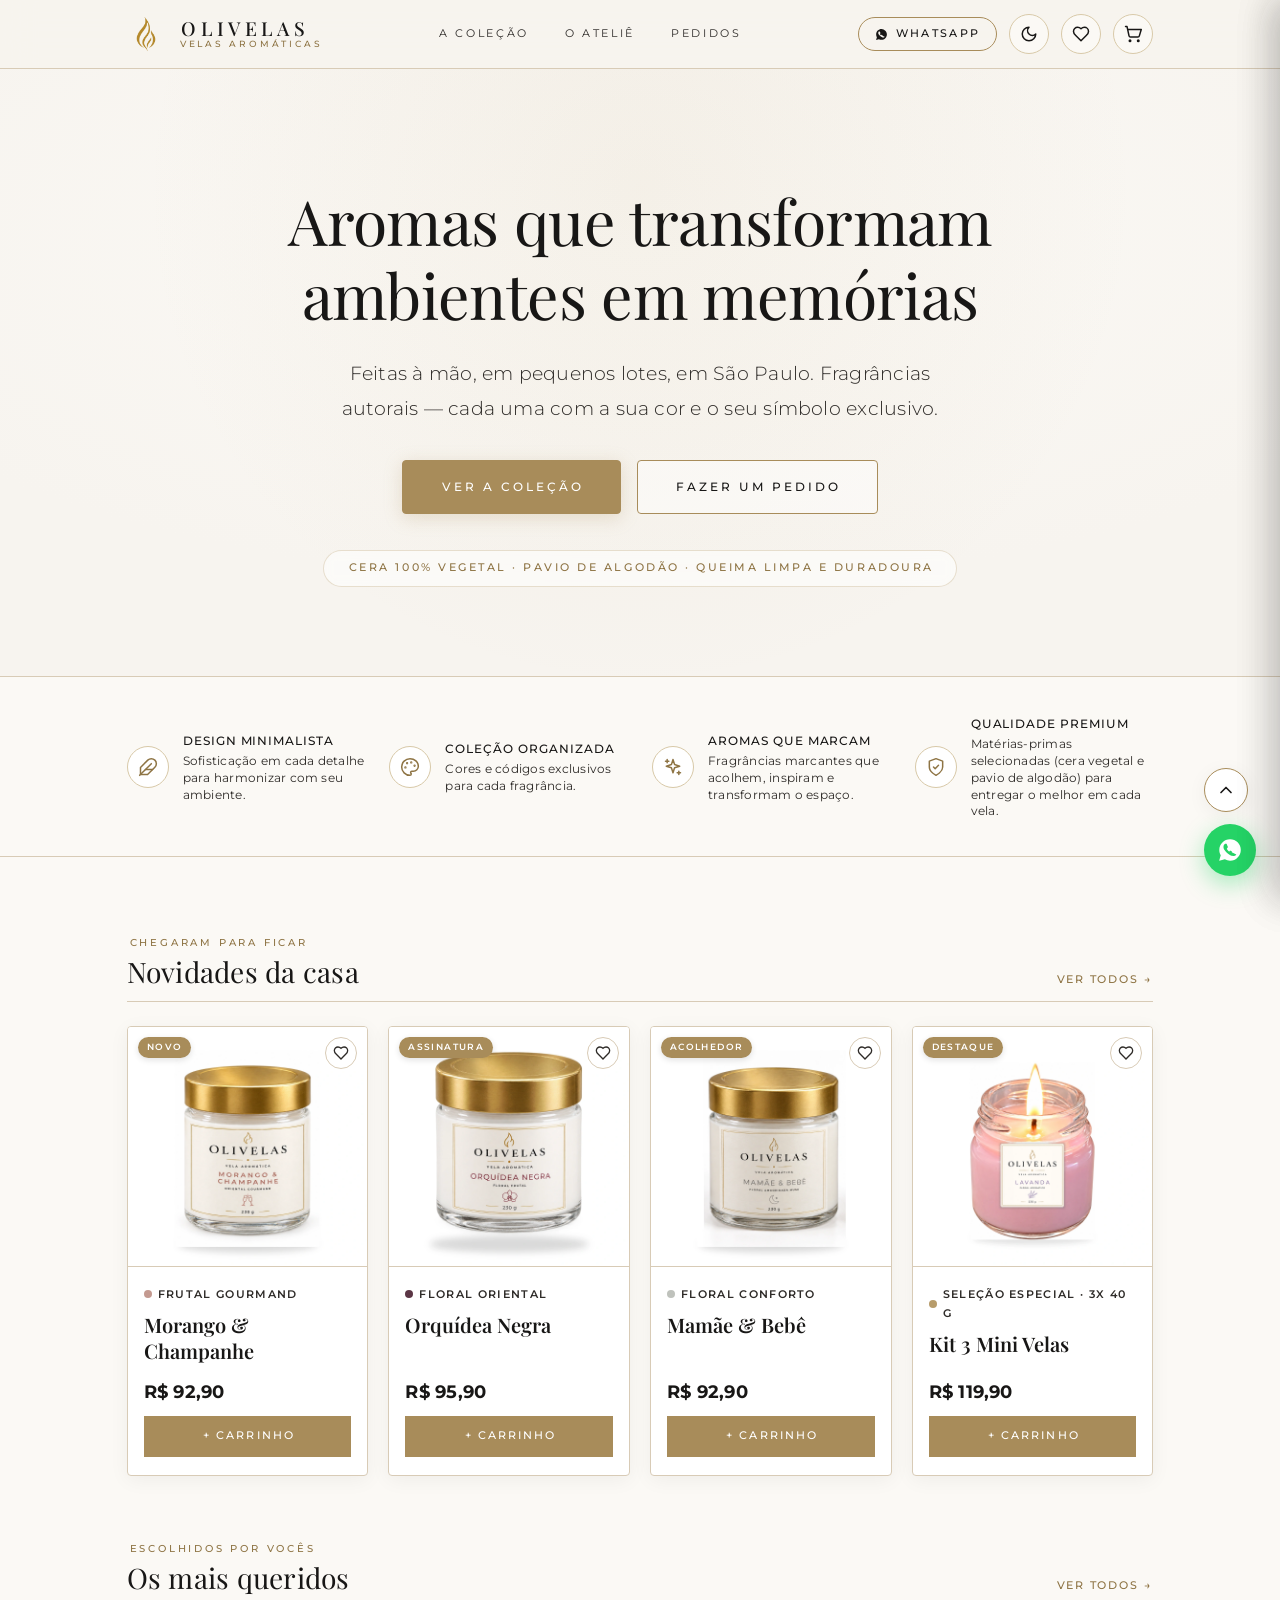
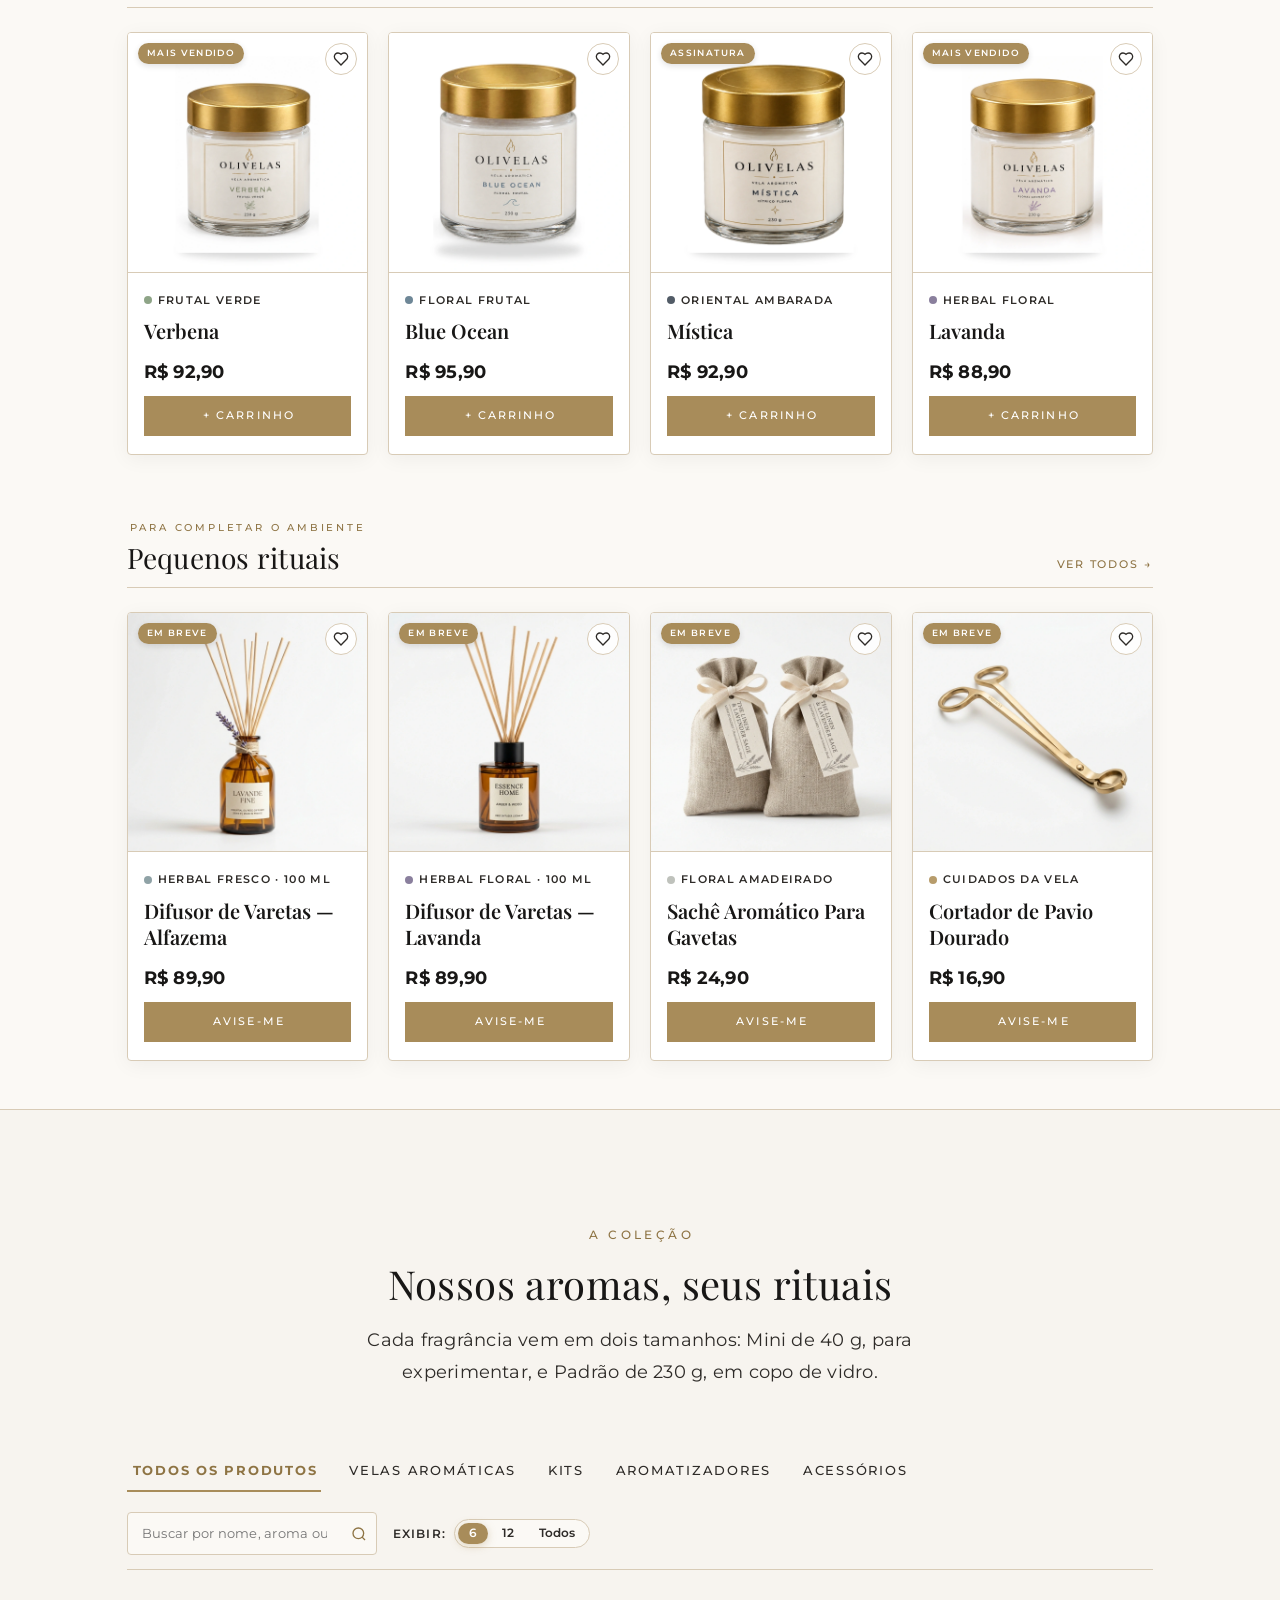
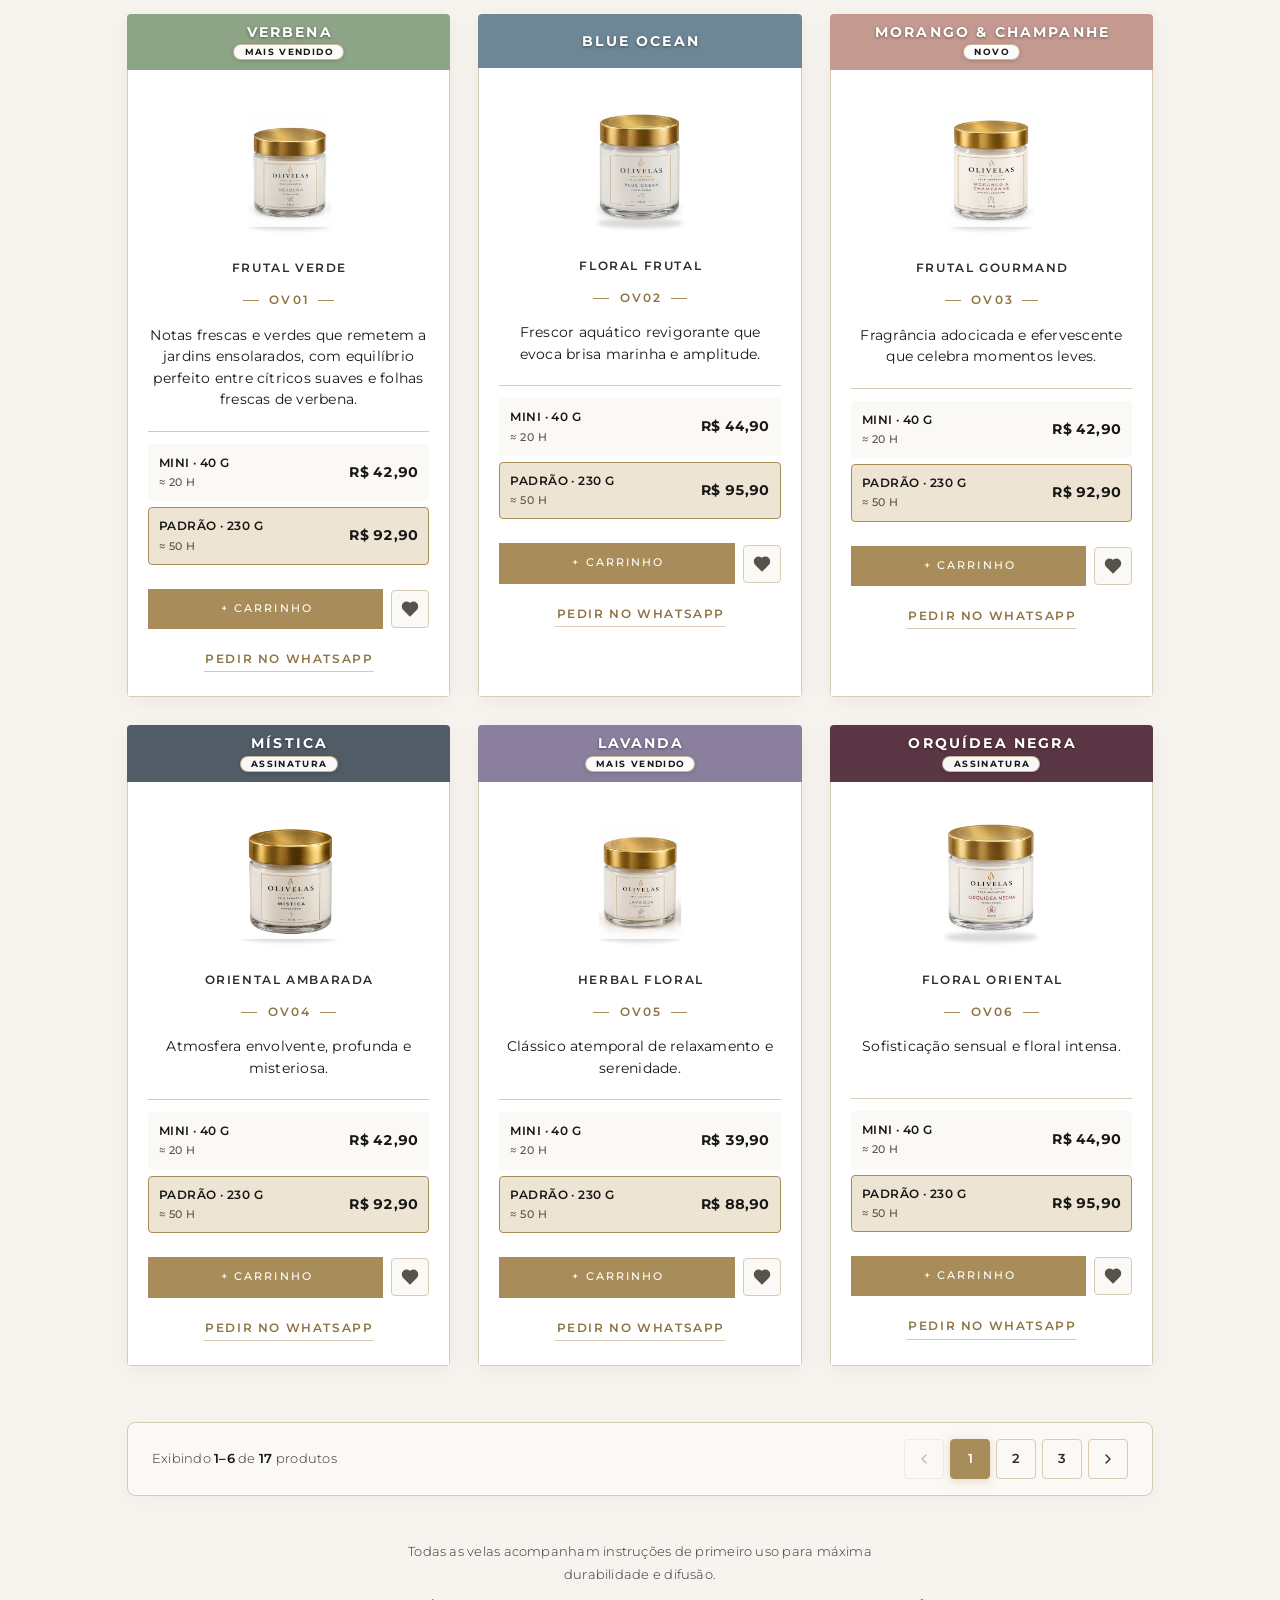
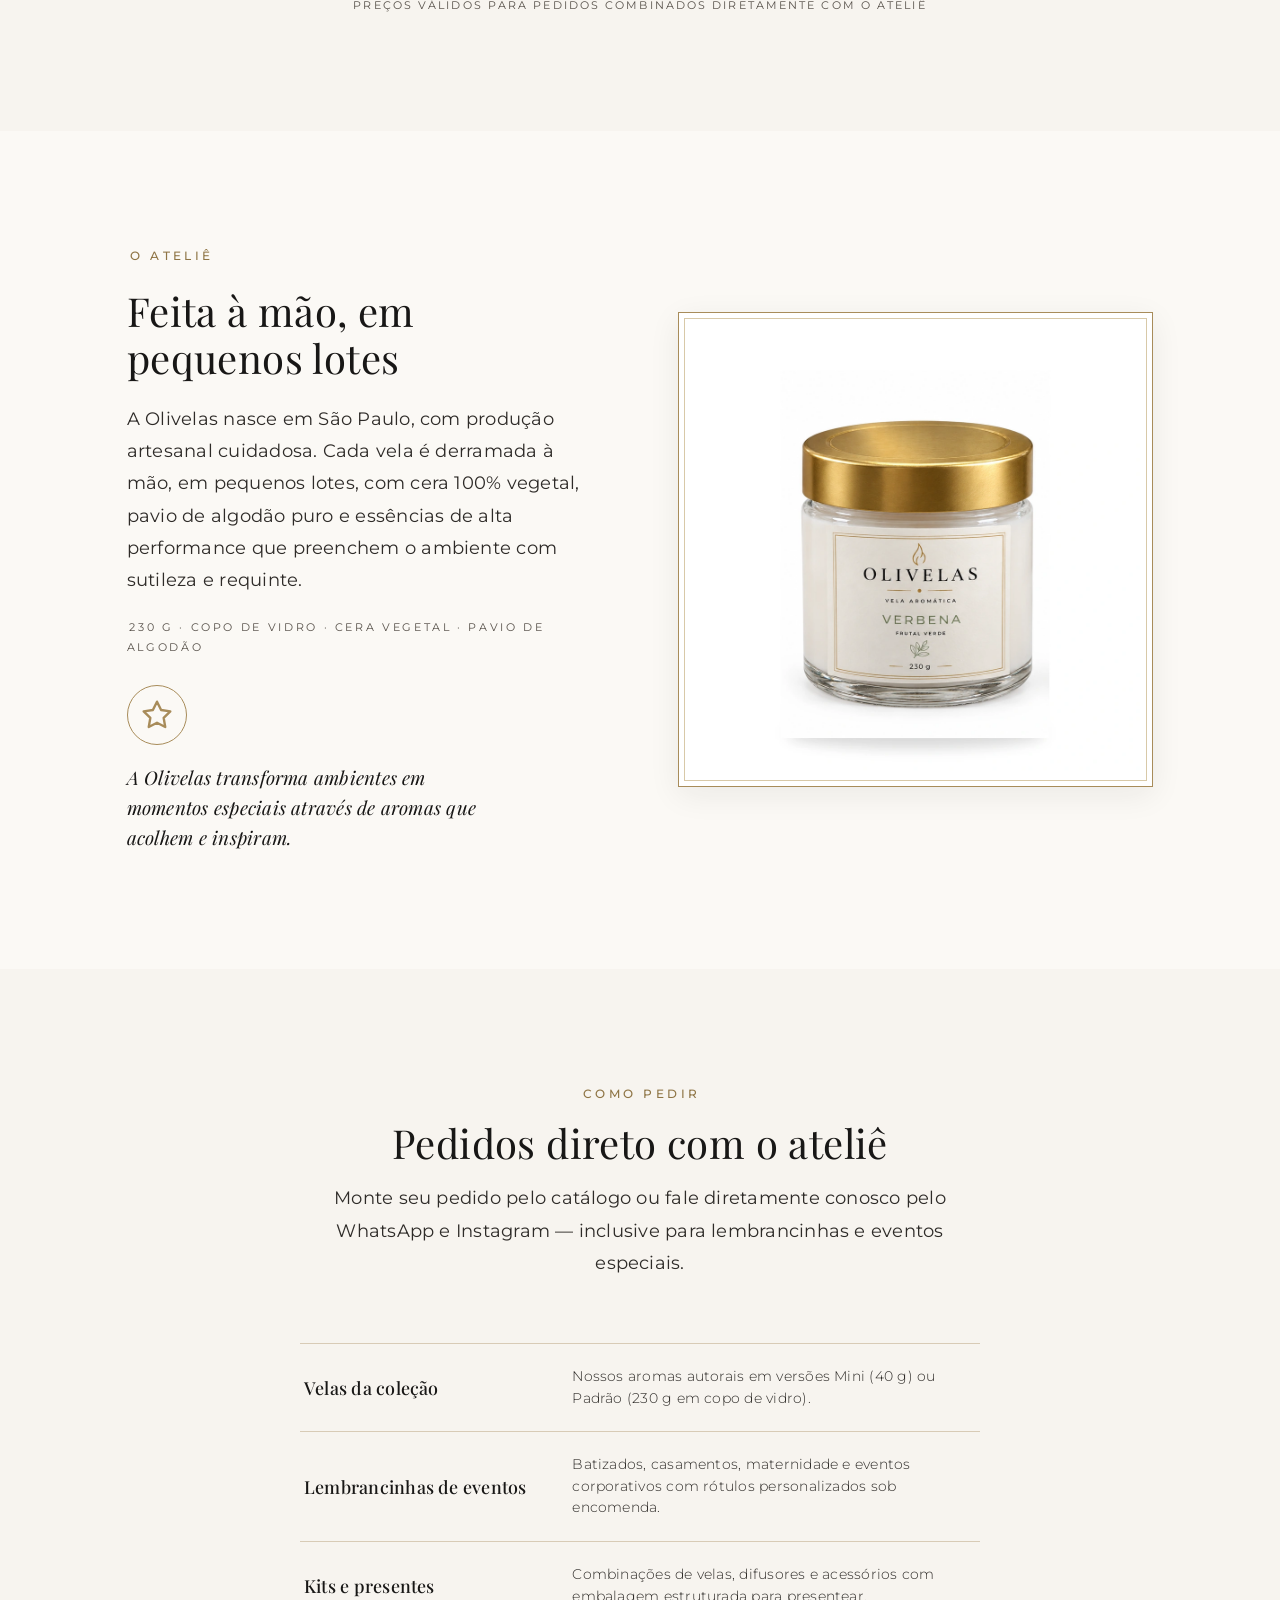
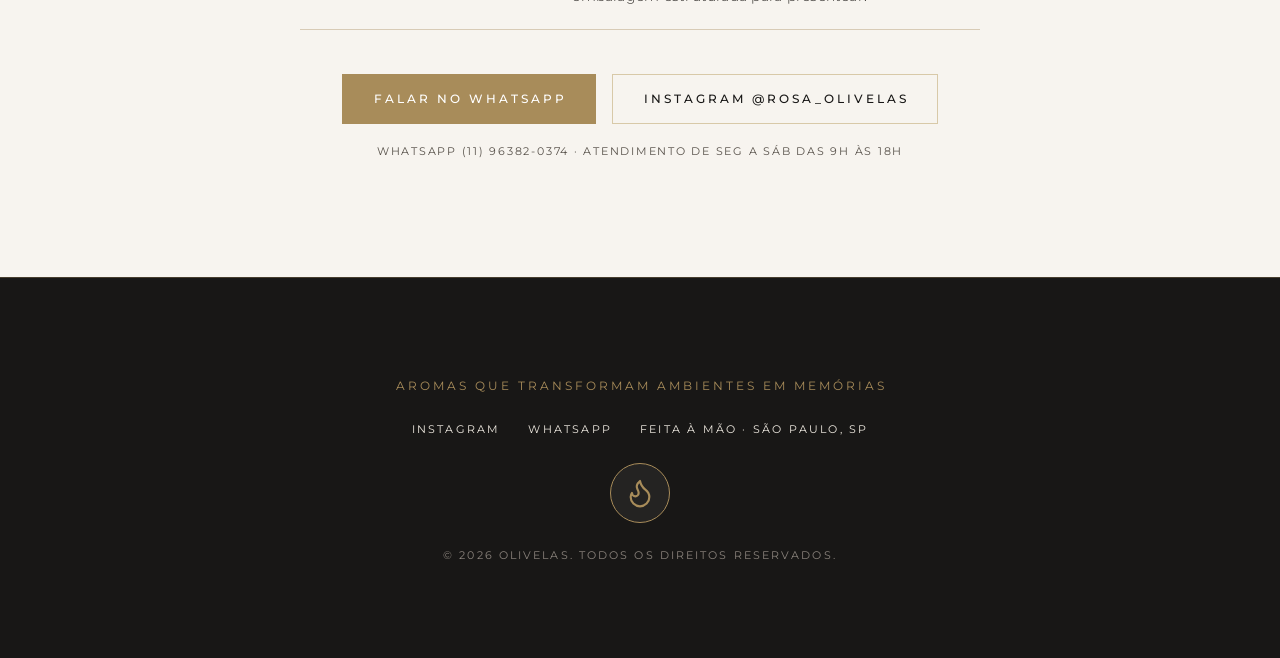
==== commit 45998a11: "feat: reposicionar seletor 'Exibir X itens' ao lado da busca e limpar barra de paginacao (/novo)" ====
--- a/novo/index.html
+++ b/novo/index.html
@@ -234,10 +234,19 @@
             <button type="button" class="cat-pill" data-category="acessorios" role="tab" aria-selected="false" aria-controls="grid-scents">Acessórios</button>
           </div>
 
-          <div class="catalog-search-wrap">
-            <label for="catalog-search-input" class="visually-hidden">Buscar produtos por nome, aroma ou código</label>
-            <input type="search" id="catalog-search-input" class="catalog-search-input" placeholder="Buscar por nome, aroma ou código..." aria-label="Buscar produtos">
-            <svg class="catalog-search-icon" viewBox="0 0 24 24" width="16" height="16" fill="none" stroke="currentColor" stroke-width="2" aria-hidden="true"><circle cx="11" cy="11" r="8"/><path d="m21 21-4.3-4.3"/></svg>
+          <div class="catalog-controls-group">
+            <div class="catalog-search-wrap">
+              <label for="catalog-search-input" class="visually-hidden">Buscar produtos por nome, aroma ou código</label>
+              <input type="search" id="catalog-search-input" class="catalog-search-input" placeholder="Buscar por nome, aroma ou código..." aria-label="Buscar produtos">
+              <svg class="catalog-search-icon" viewBox="0 0 24 24" width="16" height="16" fill="none" stroke="currentColor" stroke-width="2" aria-hidden="true"><circle cx="11" cy="11" r="8"/><path d="m21 21-4.3-4.3"/></svg>
+            </div>
+
+            <div class="catalog-page-size" id="page-size-container">
+              <span class="page-size-label">Exibir:</span>
+              <div class="page-size-pills" id="page-size-pills" role="group" aria-label="Quantidade de produtos por página">
+                <!-- Renderizado dinamicamente via app.js -->
+              </div>
+            </div>
           </div>
         </div>
 
@@ -246,20 +255,13 @@
           <!-- Renderizado dinamicamente via app.js -->
         </div>
 
-        <!-- Barra Editorial de Paginação e Controles -->
+        <!-- Barra Editorial de Paginação -->
         <div class="catalog-pagination-bar" id="pagination-bar" aria-label="Controles de navegação da coleção">
           <div class="pagination-info" id="pagination-info" aria-live="polite">
             <span id="pagination-info-text">Exibindo <strong id="result-count">0</strong> produtos</span>
           </div>
 
           <nav class="pagination" id="pagination" aria-label="Navegação da paginação de produtos"></nav>
-
-          <div class="pagination-page-size" id="page-size-container">
-            <span class="page-size-label">Exibir</span>
-            <div class="page-size-pills" id="page-size-pills" role="group" aria-label="Quantidade de produtos por página">
-              <!-- Renderizado dinamicamente via app.js -->
-            </div>
-          </div>
         </div>
 
         <p class="catalog-note" id="colecao-note">Todas as velas acompanham instruções de primeiro uso para máxima durabilidade e difusão.</p>
--- a/novo/assets/css/variables.css
+++ b/novo/assets/css/variables.css
@@ -10,30 +10,30 @@
   --cream-deep: #EFEAE1;
   --cream-card: #FFFFFF;
   
-  --ink: #1B1B1B;
-  --ink-soft: #4A4643;
-  --ink-mute: #8A837C;
-  --ink-light: #B4ACA5;
+  --ink: #181716;
+  --ink-soft: #2E2B28;
+  --ink-mute: #58524B;
+  --ink-light: #8E867E;
   
-  --gold: #B79C6B;
-  --gold-deep: #9A8155;
+  --gold: #A88C5A;
+  --gold-deep: #8E7444;
   --gold-light: #D8C9A8;
   --gold-wash: #EDE4D3;
-  --gold-tint: rgba(183, 156, 107, 0.12);
+  --gold-tint: rgba(168, 140, 90, 0.14);
   
   /* Cores de Fragrâncias Autorais */
-  --verbena: #8EA487;
-  --blue-ocean: #6E8797;
-  --morango: #C49A90;
-  --mistica: #525C67;
-  --orquidea: #5B3645;
-  --mamae: #BFC2BC;
-  --cravo: #A96F4E;
-  --lavanda: #8A7F9D;
-  --alfazema: #8FA2A6;
+  --verbena: #768F6E;
+  --blue-ocean: #567385;
+  --morango: #B28378;
+  --mistica: #47525E;
+  --orquidea: #552F40;
+  --mamae: #9DA399;
+  --cravo: #985E3D;
+  --lavanda: #786C8D;
+  --alfazema: #778E93;
   
   /* Estados & Feedbacks */
-  --success: #52795d;
+  --success: #3E6B4B;
   --success-bg: #eaf2eb;
   --danger: #9c4a4a;
   --danger-bg: #f8ecec;
@@ -71,7 +71,7 @@
   --bg-surface: var(--cream-warm);
   --bg-card: var(--cream-card);
   --bg-header: rgba(247, 244, 239, 0.94);
-  --border-subtle: var(--gold-light);
+  --border-subtle: #D8CBB6;
   --border-gold: var(--gold);
   --text-main: var(--ink);
   --text-soft: var(--ink-soft);
@@ -79,7 +79,7 @@
 }
 
 /* ==========================================================================
-   Tema Escuro de Luxo (Preserva a Elegância Noturna)
+   Tema Escuro de Luxo (Preserva a Elegância Noturna e Alto Contraste)
    ========================================================================== */
 [data-theme="dark"] {
   --cream: #141312;
@@ -87,22 +87,22 @@
   --cream-deep: #242220;
   --cream-card: #201E1D;
   
-  --ink: #F7F4EF;
-  --ink-soft: #D5CECA;
-  --ink-mute: #9C948E;
-  --ink-light: #5E5853;
+  --ink: #FAF7F2;
+  --ink-soft: #E4DDD8;
+  --ink-mute: #B3AAA2;
+  --ink-light: #736C65;
   
-  --gold: #C5AC7E;
-  --gold-deep: #D8C296;
-  --gold-light: #524738;
-  --gold-wash: #2D271F;
-  --gold-tint: rgba(197, 172, 126, 0.15);
+  --gold: #D2BA8E;
+  --gold-deep: #E2CDA6;
+  --gold-light: #5E5241;
+  --gold-wash: #332B22;
+  --gold-tint: rgba(210, 186, 142, 0.18);
   
   --bg-body: var(--cream);
   --bg-surface: var(--cream-warm);
   --bg-card: var(--cream-card);
   --bg-header: rgba(20, 19, 18, 0.94);
-  --border-subtle: #3A352F;
+  --border-subtle: #453F38;
   --border-gold: var(--gold);
   --text-main: var(--ink);
   --text-soft: var(--ink-soft);
--- a/novo/assets/css/style.css
+++ b/novo/assets/css/style.css
@@ -19,10 +19,10 @@
   background-color: var(--bg-body);
   color: var(--text-main);
   font-family: var(--sans);
-  font-weight: 300;
-  font-size: 15px;
+  font-weight: 400;
+  font-size: 15.5px;
   line-height: 1.75;
-  letter-spacing: 0.02em;
+  letter-spacing: 0.015em;
   -webkit-font-smoothing: antialiased;
   -moz-osx-font-smoothing: grayscale;
   transition: background-color var(--t-med), color var(--t-med);
@@ -208,8 +208,8 @@
 }
 
 p.lead {
-  font-size: clamp(0.95rem, 1.4vw, 1.1rem);
-  font-weight: 300;
+  font-size: clamp(0.98rem, 1.4vw, 1.12rem);
+  font-weight: 400;
   line-height: 1.8;
   color: var(--text-soft);
   max-width: 54ch;
--- a/novo/assets/css/layout.css
+++ b/novo/assets/css/layout.css
@@ -442,12 +442,12 @@
 
 .cat-pill {
   font-family: var(--sans);
-  font-weight: 400;
-  font-size: 11.5px;
-  letter-spacing: 0.22em;
-  text-indent: 0.22em;
-  text-transform: uppercase;
-  padding: 8px 2px;
+  font-weight: 500;
+  font-size: 12.5px;
+  letter-spacing: 0.14em;
+  text-indent: 0.14em;
+  text-transform: uppercase;
+  padding: 8px 4px;
   background: transparent;
   border: none;
   border-bottom: 2px solid transparent;
@@ -464,8 +464,15 @@
 
 .cat-pill.is-active {
   color: var(--gold-deep);
-  font-weight: 600;
+  font-weight: 700;
   border-bottom-color: var(--gold);
+}
+
+.catalog-controls-group {
+  display: flex;
+  align-items: center;
+  gap: 16px;
+  flex-wrap: wrap;
 }
 
 .catalog-search-wrap {
@@ -475,10 +482,10 @@
 
 .catalog-search-input {
   width: 100%;
-  padding: 8px 34px 8px 12px;
-  font-family: var(--sans);
-  font-size: 12px;
-  letter-spacing: 0.04em;
+  padding: 9px 36px 9px 14px;
+  font-family: var(--sans);
+  font-size: 13px;
+  letter-spacing: 0.02em;
   background: var(--bg-surface);
   border: 1px solid var(--border-subtle);
   border-radius: var(--radius-sm);
@@ -502,6 +509,63 @@
   pointer-events: none;
 }
 
+.catalog-page-size {
+  display: flex;
+  align-items: center;
+  gap: 8px;
+  font-family: var(--sans);
+  font-size: 11.5px;
+  letter-spacing: 0.1em;
+  text-transform: uppercase;
+  color: var(--text-soft);
+  white-space: nowrap;
+}
+
+.catalog-page-size .page-size-label {
+  font-weight: 600;
+  color: var(--text-soft);
+}
+
+.page-size-pills {
+  display: inline-flex;
+  align-items: center;
+  gap: 3px;
+  background: var(--bg-surface);
+  padding: 3px;
+  border-radius: 20px;
+  border: 1px solid var(--border-subtle);
+}
+
+.size-pill {
+  padding: 5px 11px;
+  font-family: var(--sans);
+  font-size: 11.5px;
+  font-weight: 600;
+  color: var(--text-soft);
+  background: transparent;
+  border: none;
+  border-radius: 16px;
+  cursor: pointer;
+  transition: all var(--t-fast);
+  line-height: 1;
+}
+
+.size-pill:hover:not(.is-active) {
+  color: var(--text-main);
+  background: var(--gold-wash);
+}
+
+.size-pill.is-active {
+  background: var(--gold);
+  color: #FFFFFF;
+  box-shadow: 0 2px 8px rgba(168, 140, 90, 0.35);
+}
+
+[data-theme="dark"] .size-pill.is-active {
+  background: var(--gold);
+  color: #1A1816;
+}
+
 .grid-scents {
   display: grid;
   grid-template-columns: repeat(auto-fill, minmax(290px, 1fr));
--- a/novo/assets/css/components.css
+++ b/novo/assets/css/components.css
@@ -24,44 +24,45 @@
 }
 
 .scent-card .band {
-  min-height: 52px;
+  min-height: 54px;
   background-color: var(--sc, var(--gold));
   display: flex;
   flex-direction: column;
   align-items: center;
   justify-content: center;
-  gap: 3px;
+  gap: 4px;
   position: relative;
-  padding: 8px 16px;
+  padding: 10px 16px;
   text-align: center;
 }
 
 .scent-card .band .candle-name {
   font-family: var(--sans);
-  font-weight: 600;
-  font-size: 11.5px;
-  letter-spacing: 0.24em;
-  text-indent: 0.24em;
+  font-weight: 700;
+  font-size: 13.5px;
+  letter-spacing: 0.16em;
+  text-indent: 0.16em;
   text-transform: uppercase;
   color: #FFFFFF;
+  text-shadow: 0 1px 3px rgba(0, 0, 0, 0.45);
   white-space: nowrap;
-  line-height: 1.15;
+  line-height: 1.2;
 }
 
 .scent-card .band .card-badge {
   display: inline-block;
-  background: rgba(255, 255, 255, 0.94);
+  background: rgba(255, 255, 255, 0.96);
   color: var(--ink);
-  border: 1px solid rgba(183, 156, 107, 0.6);
-  font-family: var(--sans);
-  font-size: 8px;
-  font-weight: 600;
-  letter-spacing: 0.18em;
-  text-indent: 0.18em;
-  text-transform: uppercase;
-  padding: 1.5px 8px;
+  border: 1px solid rgba(168, 140, 90, 0.6);
+  font-family: var(--sans);
+  font-size: 8.5px;
+  font-weight: 700;
+  letter-spacing: 0.16em;
+  text-indent: 0.16em;
+  text-transform: uppercase;
+  padding: 2px 9px;
   border-radius: var(--radius-full);
-  box-shadow: 0 1px 4px rgba(0, 0, 0, 0.15);
+  box-shadow: 0 1px 4px rgba(0, 0, 0, 0.18);
   line-height: 1.2;
 }
 
@@ -107,12 +108,12 @@
 
 .scent-card .fam {
   font-family: var(--sans);
-  font-weight: 500;
-  font-size: 10px;
-  letter-spacing: 0.22em;
-  text-indent: 0.22em;
-  text-transform: uppercase;
-  color: var(--text-mute);
+  font-weight: 600;
+  font-size: 11.5px;
+  letter-spacing: 0.14em;
+  text-indent: 0.14em;
+  text-transform: uppercase;
+  color: var(--text-soft);
   margin: 0;
 }
 
@@ -132,22 +133,22 @@
 
 .scent-card .code span {
   font-family: var(--sans);
-  font-weight: 500;
-  font-size: 10px;
-  letter-spacing: 0.28em;
-  text-indent: 0.28em;
+  font-weight: 600;
+  font-size: 11.5px;
+  letter-spacing: 0.2em;
+  text-indent: 0.2em;
   color: var(--gold-deep);
 }
 
 .scent-card .note {
   font-family: var(--sans);
-  font-weight: 300;
-  font-size: 12px;
-  line-height: 1.65;
-  color: var(--text-soft);
-  max-width: 28ch;
+  font-weight: 400;
+  font-size: 13.5px;
+  line-height: 1.6;
+  color: var(--text-main);
+  max-width: 32ch;
   margin: 2px 0 0;
-  min-height: 38px;
+  min-height: 42px;
 }
 
 /* Seletor de Tamanhos e Preços dentro do Card */
@@ -165,7 +166,7 @@
   display: flex;
   align-items: center;
   justify-content: space-between;
-  padding: 6px 8px;
+  padding: 8px 10px;
   border-radius: var(--radius-sm);
   background: var(--bg-surface);
   border: 1px solid transparent;
@@ -181,23 +182,26 @@
 
 .variant-row .variant-label {
   font-family: var(--sans);
-  font-size: 10.5px;
-  letter-spacing: 0.1em;
-  text-transform: uppercase;
-  color: var(--text-soft);
+  font-size: 11.5px;
+  font-weight: 600;
+  letter-spacing: 0.04em;
+  text-transform: uppercase;
+  color: var(--text-main);
   text-align: left;
 }
 
 .variant-row .variant-label small {
   display: block;
-  font-size: 9px;
+  font-size: 10.5px;
+  font-weight: 500;
   color: var(--text-mute);
+  margin-top: 1px;
 }
 
 .variant-row .variant-price {
   font-family: var(--sans);
-  font-weight: 600;
-  font-size: 12px;
+  font-weight: 700;
+  font-size: 13.5px;
   color: var(--text-main);
   font-variant-numeric: tabular-nums;
 }
@@ -241,10 +245,10 @@
 .scent-card .order-wa {
   margin-top: 8px;
   font-family: var(--sans);
-  font-weight: 500;
-  font-size: 10px;
-  letter-spacing: 0.22em;
-  text-indent: 0.22em;
+  font-weight: 600;
+  font-size: 11.5px;
+  letter-spacing: 0.14em;
+  text-indent: 0.14em;
   text-transform: uppercase;
   color: var(--gold-deep);
   text-decoration: none;
@@ -557,38 +561,46 @@
 
 .modal-info .eyebrow {
   color: var(--gold-deep);
+  font-weight: 600;
+  font-size: 11.5px;
 }
 
 .modal-info h2.display {
-  font-size: 1.8rem;
+  font-size: clamp(1.8rem, 3vw, 2.2rem);
+  font-weight: 600;
+  color: var(--text-main);
 }
 
 .modal-info p.desc {
-  font-size: 13.5px;
-  color: var(--text-soft);
-  line-height: 1.6;
+  font-size: 15px;
+  color: var(--text-main);
+  line-height: 1.65;
+  font-weight: 400;
 }
 
 .modal-specs-list {
   display: grid;
   grid-template-columns: 1fr 1fr;
-  gap: 8px 16px;
+  gap: 10px 16px;
   margin-block: 6px;
-  padding: 12px;
+  padding: 14px 16px;
   background: var(--bg-surface);
   border-radius: var(--radius-sm);
+  border: 1px solid var(--border-subtle);
 }
 
 .modal-spec-item span {
   display: block;
-  font-size: 9.5px;
-  letter-spacing: 0.12em;
-  text-transform: uppercase;
-  color: var(--text-mute);
+  font-size: 11px;
+  font-weight: 600;
+  letter-spacing: 0.1em;
+  text-transform: uppercase;
+  color: var(--text-soft);
 }
 
 .modal-spec-item strong {
-  font-size: 12px;
+  font-size: 13.5px;
+  font-weight: 600;
   color: var(--text-main);
 }
 
@@ -600,7 +612,7 @@
 
 .modal-variant-btn {
   flex: 1;
-  padding: 8px 12px;
+  padding: 10px 14px;
   border: 1px solid var(--border-subtle);
   border-radius: var(--radius-sm);
   background: var(--bg-card);
@@ -617,16 +629,19 @@
 
 .modal-variant-btn span {
   display: block;
-  font-size: 11px;
-  font-weight: 500;
-  text-transform: uppercase;
-  letter-spacing: 0.1em;
+  font-size: 12px;
+  font-weight: 600;
+  text-transform: uppercase;
+  letter-spacing: 0.08em;
+  color: var(--text-main);
 }
 
 .modal-variant-btn strong {
   display: block;
-  font-size: 12.5px;
-  color: var(--text-main);
+  font-size: 14.5px;
+  font-weight: 700;
+  color: var(--text-main);
+  margin-top: 2px;
 }
 
 /* ==========================================================================
@@ -783,10 +798,11 @@
   align-items: center;
   gap: 6px;
   font-family: var(--sans);
-  font-size: 10px;
+  font-size: 11px;
+  font-weight: 600;
   letter-spacing: 0.12em;
   text-transform: uppercase;
-  color: var(--text-mute);
+  color: var(--text-soft);
 }
 
 .home-product-body .card-color-dot {
@@ -798,8 +814,8 @@
 
 .home-product-name {
   font-family: var(--serif);
-  font-size: 1.15rem;
-  font-weight: 400;
+  font-size: 1.25rem;
+  font-weight: 600;
   color: var(--text-main);
   text-align: left;
   line-height: 1.3;
@@ -817,8 +833,8 @@
 
 .home-product-body .price {
   font-family: var(--sans);
-  font-size: 1.05rem;
-  font-weight: 500;
+  font-size: 1.15rem;
+  font-weight: 700;
   color: var(--text-main);
   margin-top: auto;
   padding-top: 4px;
@@ -927,85 +943,15 @@
   user-select: none;
 }
 
-.pagination-page-size {
-  display: flex;
-  align-items: center;
-  gap: 10px;
-  font-family: var(--sans);
-  font-size: 11.5px;
-  letter-spacing: 0.1em;
-  text-transform: uppercase;
-  color: var(--text-mute);
-}
-
-.page-size-label {
-  font-weight: 500;
-}
-
-.page-size-pills {
-  display: inline-flex;
-  align-items: center;
-  gap: 4px;
-  background: var(--bg-body, rgba(0, 0, 0, 0.02));
-  padding: 3px;
-  border-radius: 20px;
-  border: 1px solid var(--border-subtle);
-}
-
-.size-pill {
-  padding: 5px 12px;
-  font-family: var(--sans);
-  font-size: 11.5px;
-  font-weight: 600;
-  color: var(--text-soft);
-  background: transparent;
-  border: none;
-  border-radius: 16px;
-  cursor: pointer;
-  transition: all var(--t-fast);
-  line-height: 1;
-}
-
-.size-pill:hover:not(.is-active) {
-  color: var(--text-main);
-  background: var(--gold-wash);
-}
-
-.size-pill.is-active {
-  background: var(--gold);
-  color: #FFFFFF;
-  box-shadow: 0 2px 8px rgba(183, 156, 107, 0.3);
-}
-
-[data-theme="dark"] .size-pill.is-active {
-  background: var(--gold);
-  color: #1A1816;
-}
-
-@media (max-width: 820px) {
+@media (max-width: 640px) {
   .catalog-pagination-bar {
     flex-direction: column;
     align-items: center;
     text-align: center;
-    gap: 16px;
-    padding: 20px 16px;
+    gap: 14px;
+    padding: 18px 16px;
   }
 
-  .pagination {
-    order: 1;
-  }
-
-  .pagination-info {
-    order: 2;
-    font-size: 12px;
-  }
-
-  .pagination-page-size {
-    order: 3;
-  }
-}
-
-@media (max-width: 560px) {
   .page-btn {
     min-width: 36px;
     height: 36px;
@@ -1013,9 +959,8 @@
     padding-inline: 6px;
   }
 
-  .size-pill {
-    padding: 4px 9px;
-    font-size: 10.5px;
+  .pagination-info {
+    font-size: 12.5px;
   }
 }
 
--- a/novo/assets/css/responsive.css
+++ b/novo/assets/css/responsive.css
@@ -82,10 +82,25 @@
   .catalog-filter-bar {
     flex-direction: column;
     align-items: stretch;
+    gap: 16px;
+  }
+
+  .catalog-controls-group {
+    width: 100%;
+    display: flex;
+    flex-wrap: wrap;
+    align-items: center;
+    justify-content: space-between;
+    gap: 12px;
   }
 
   .catalog-search-wrap {
-    width: 100%;
+    flex: 1 1 200px;
+    width: auto;
+  }
+
+  .catalog-page-size {
+    flex-shrink: 0;
   }
 
   .category-nav-pills {
